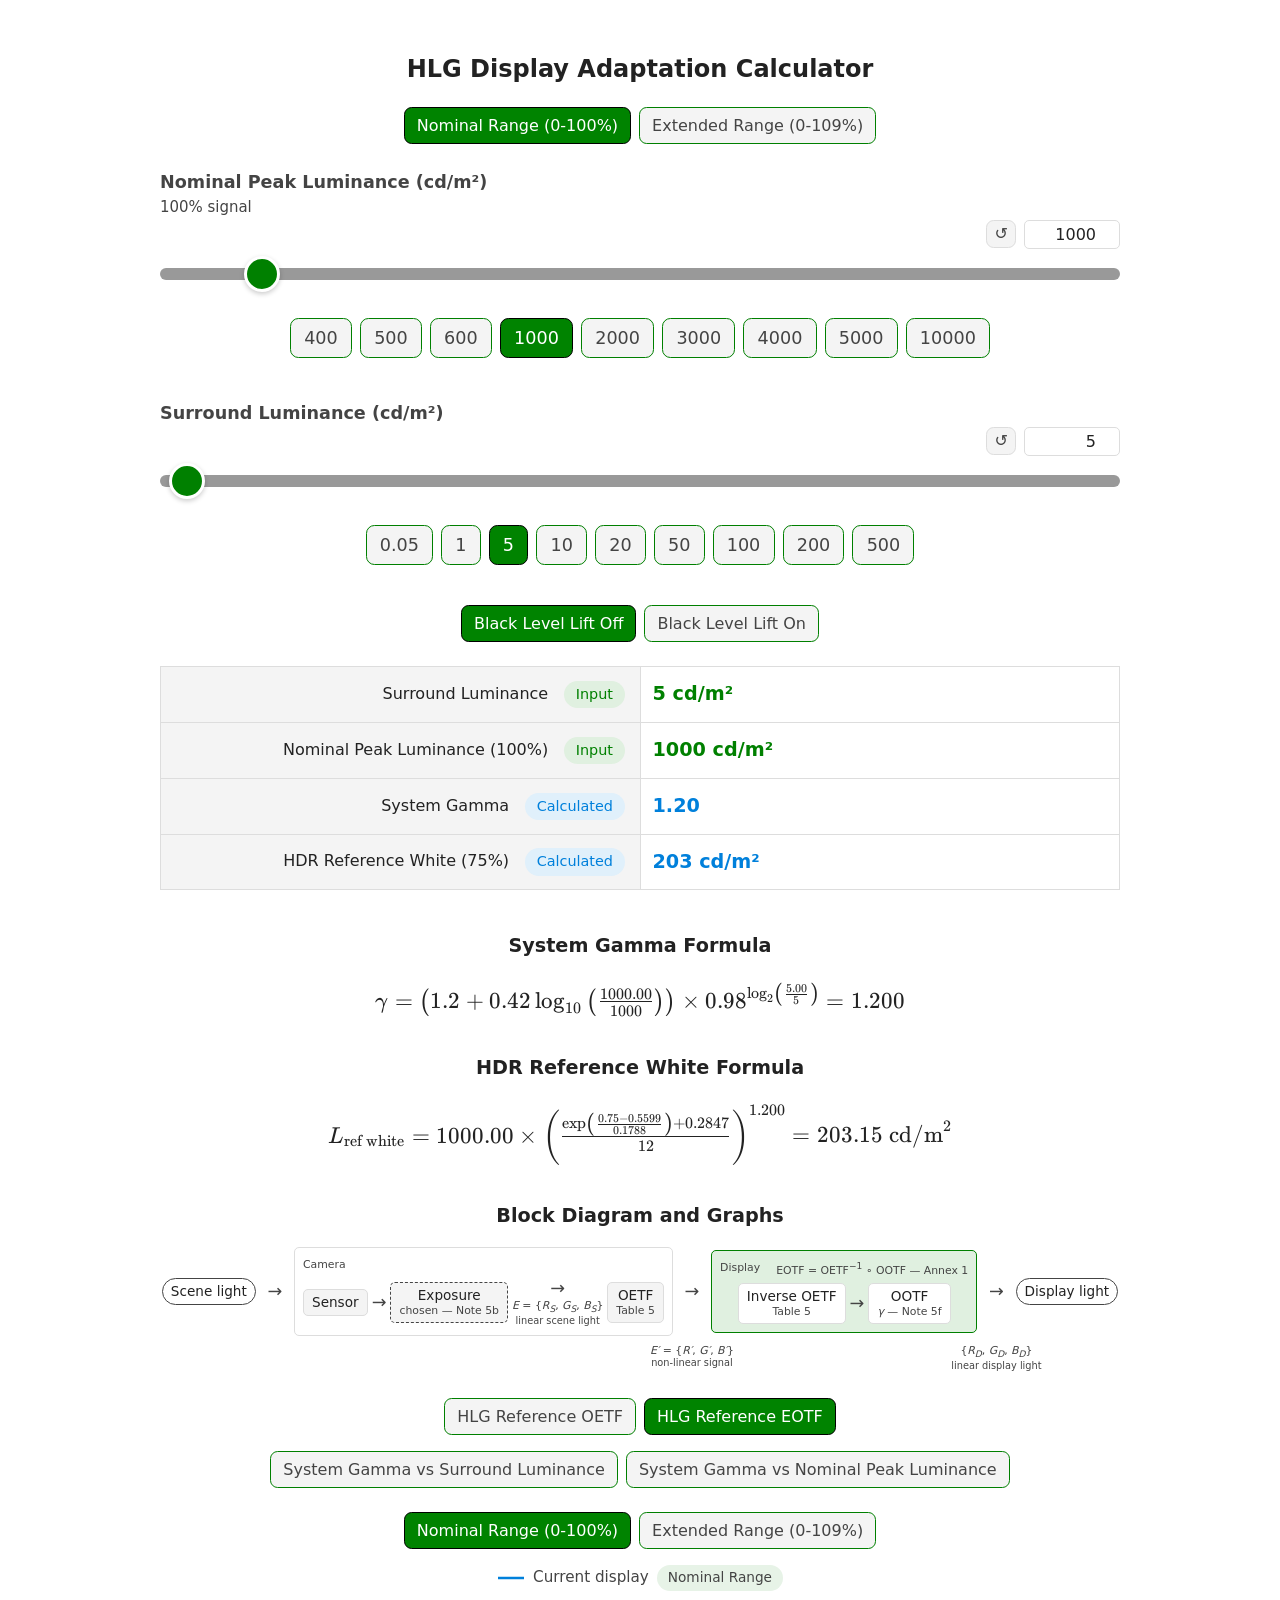
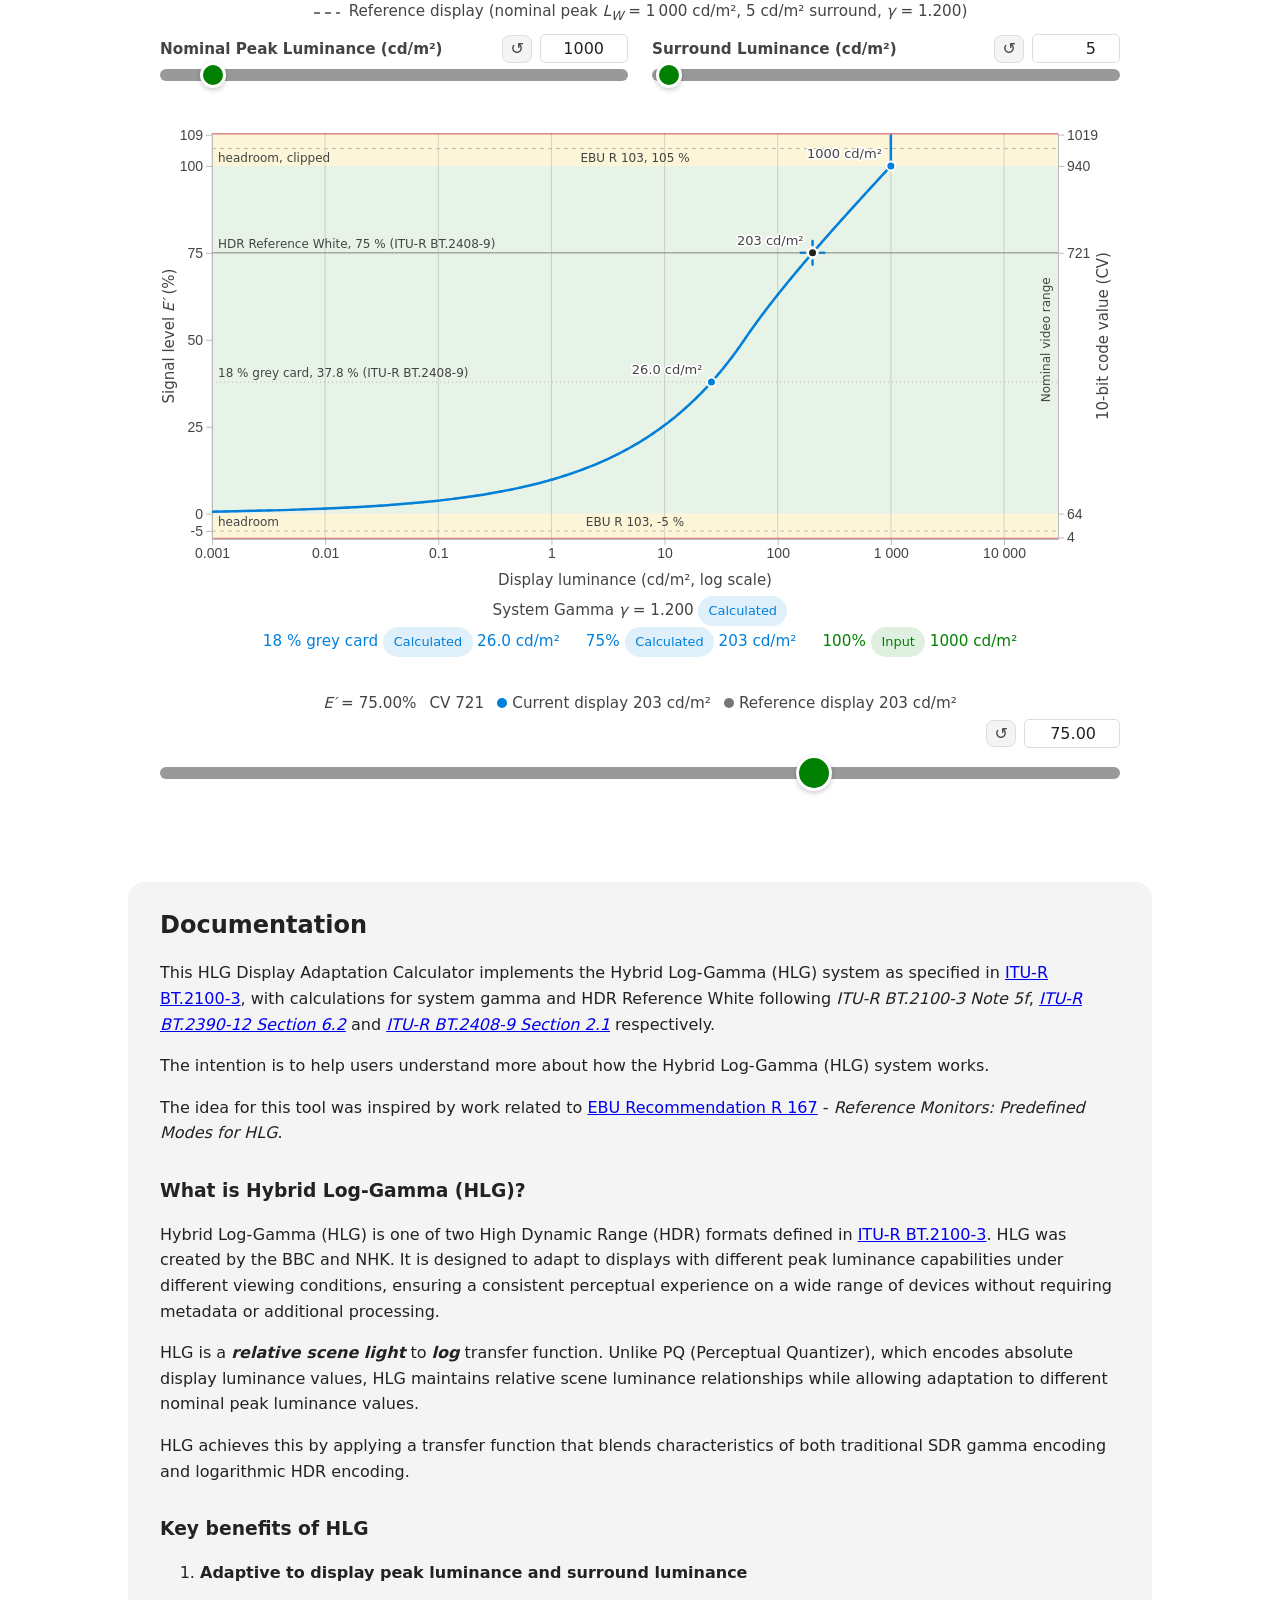
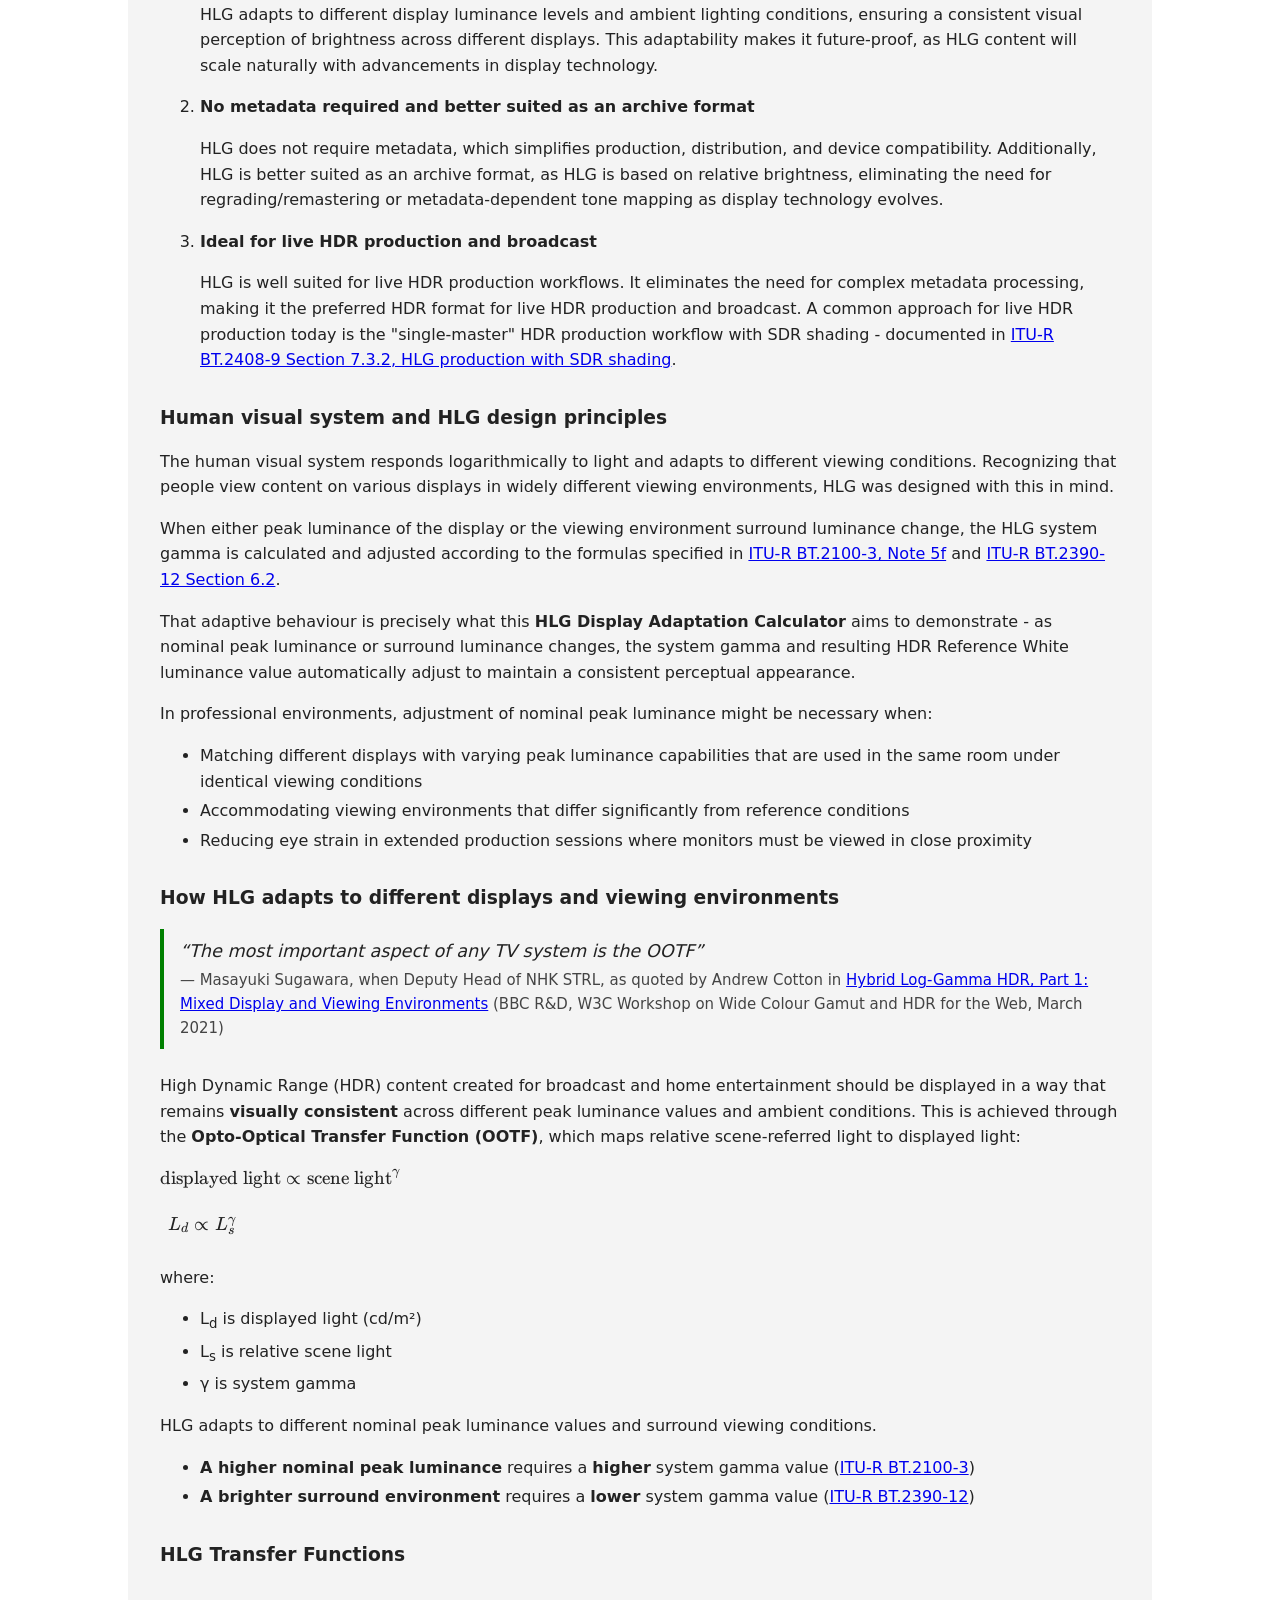
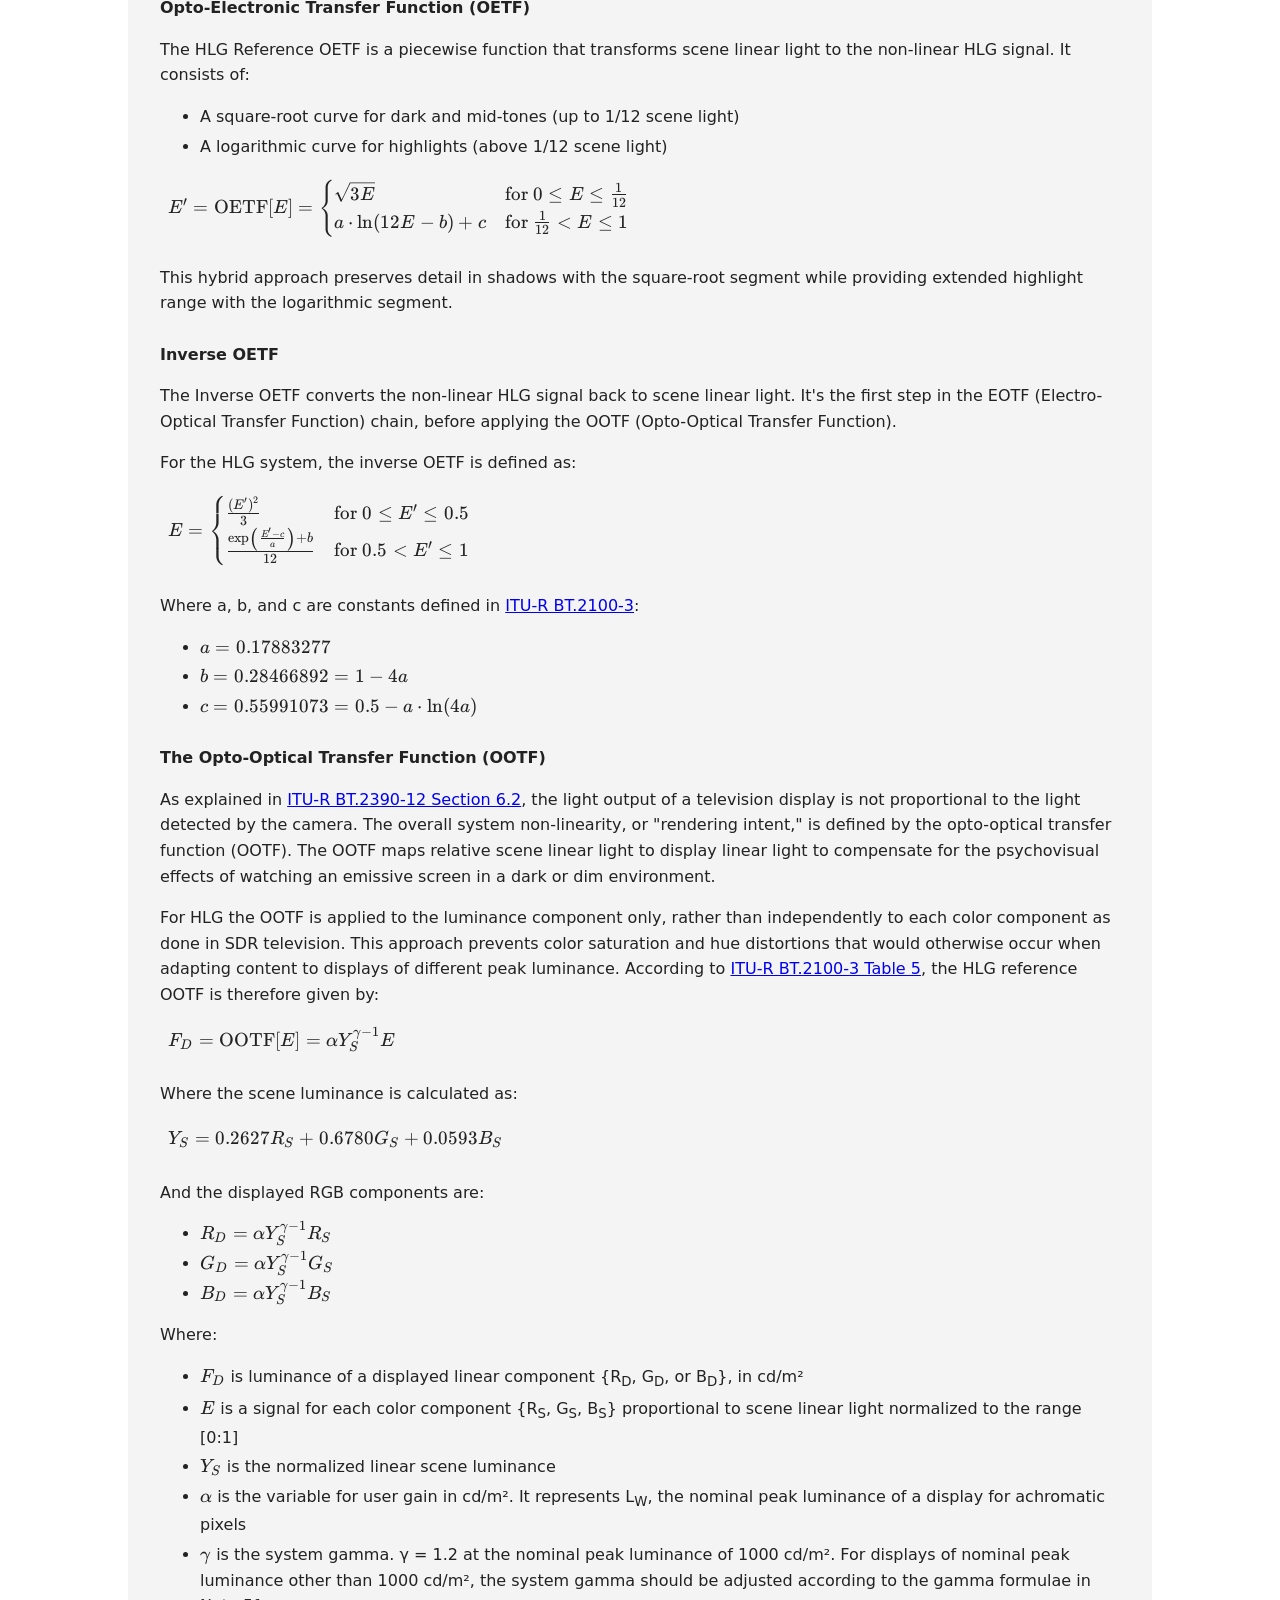
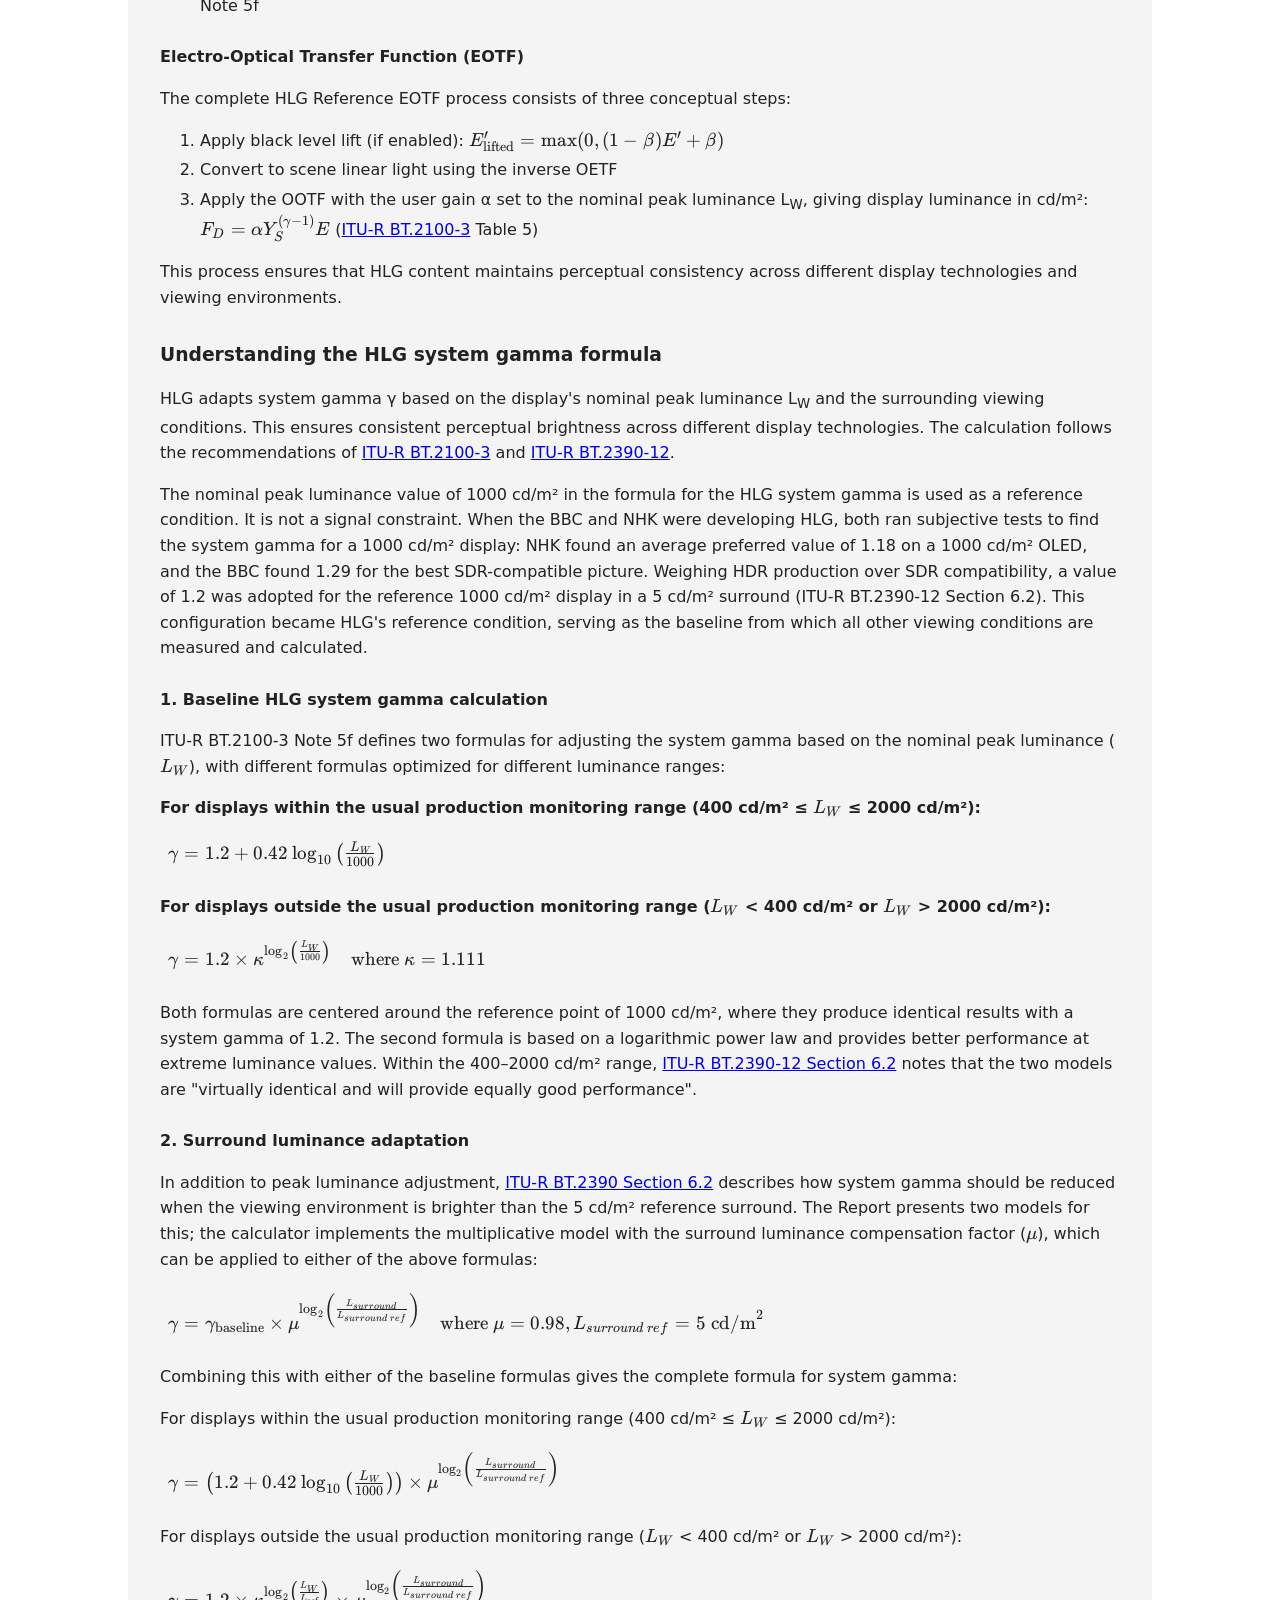
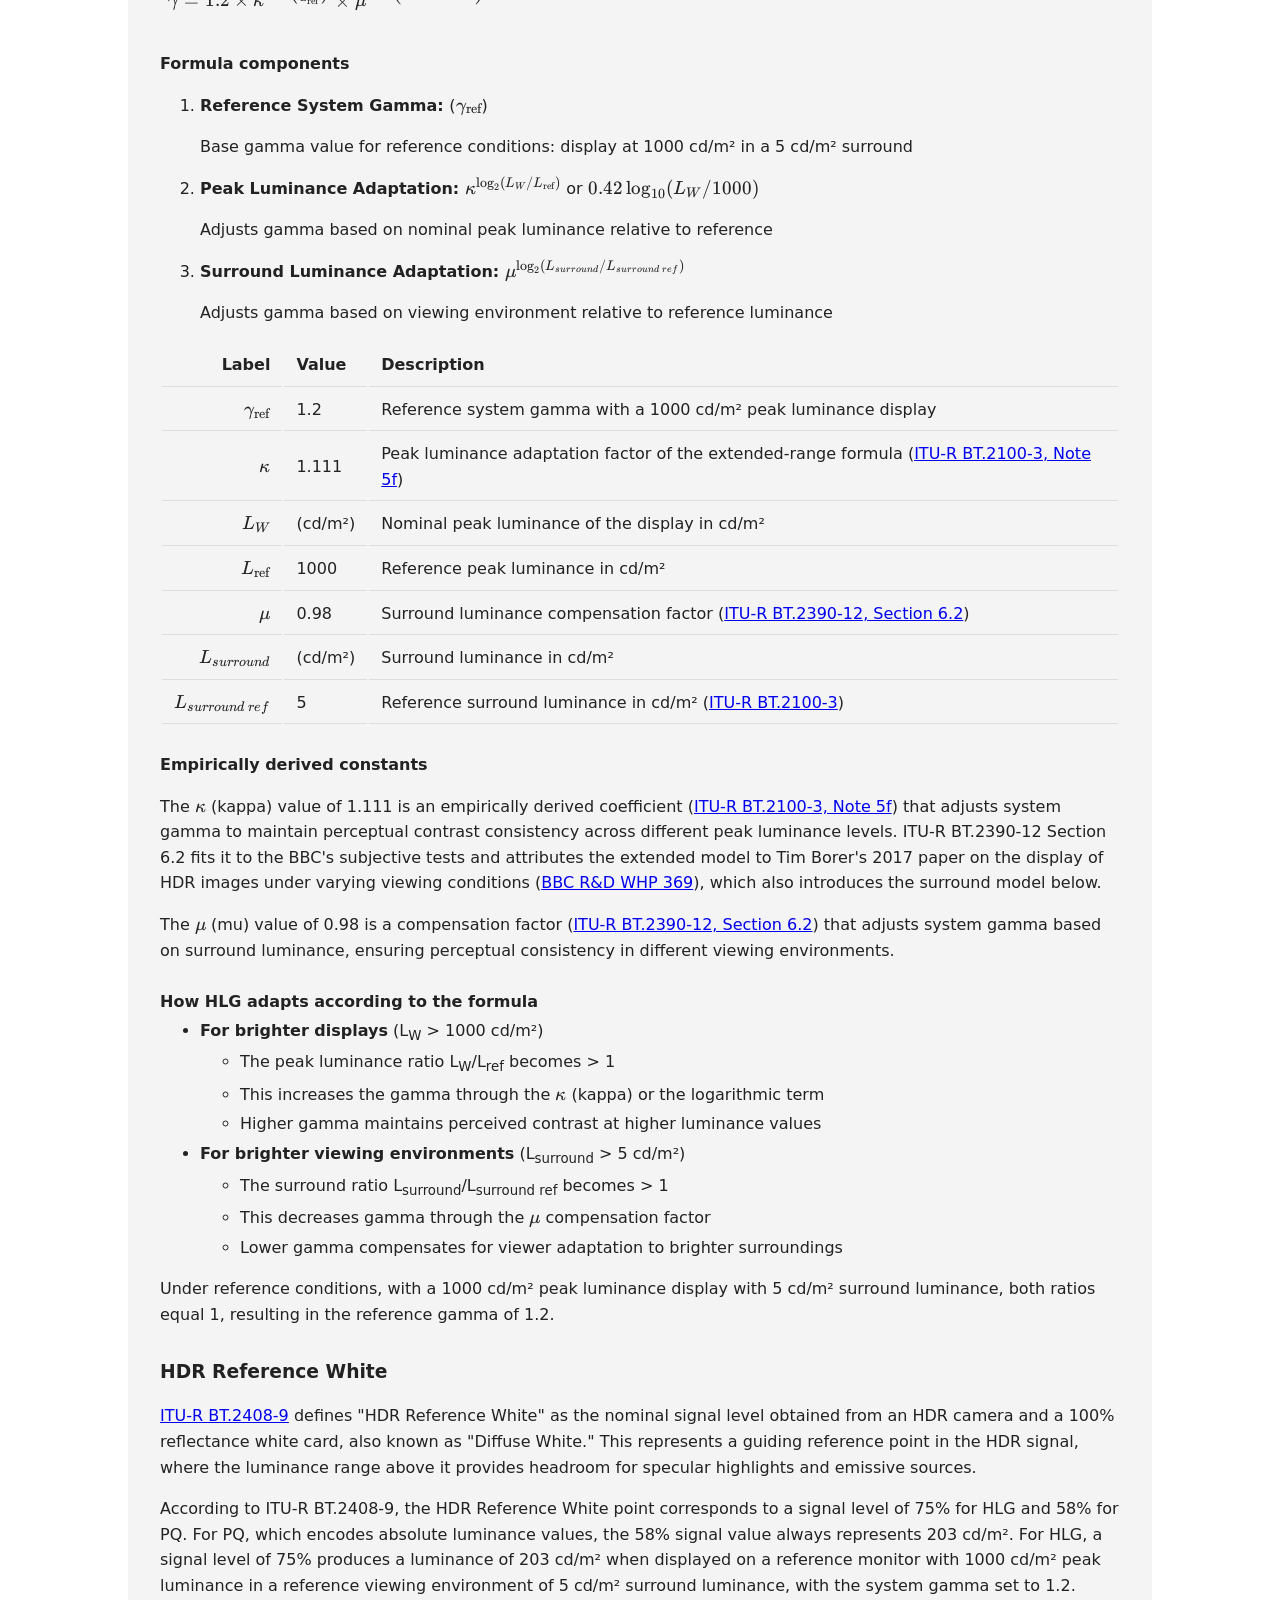
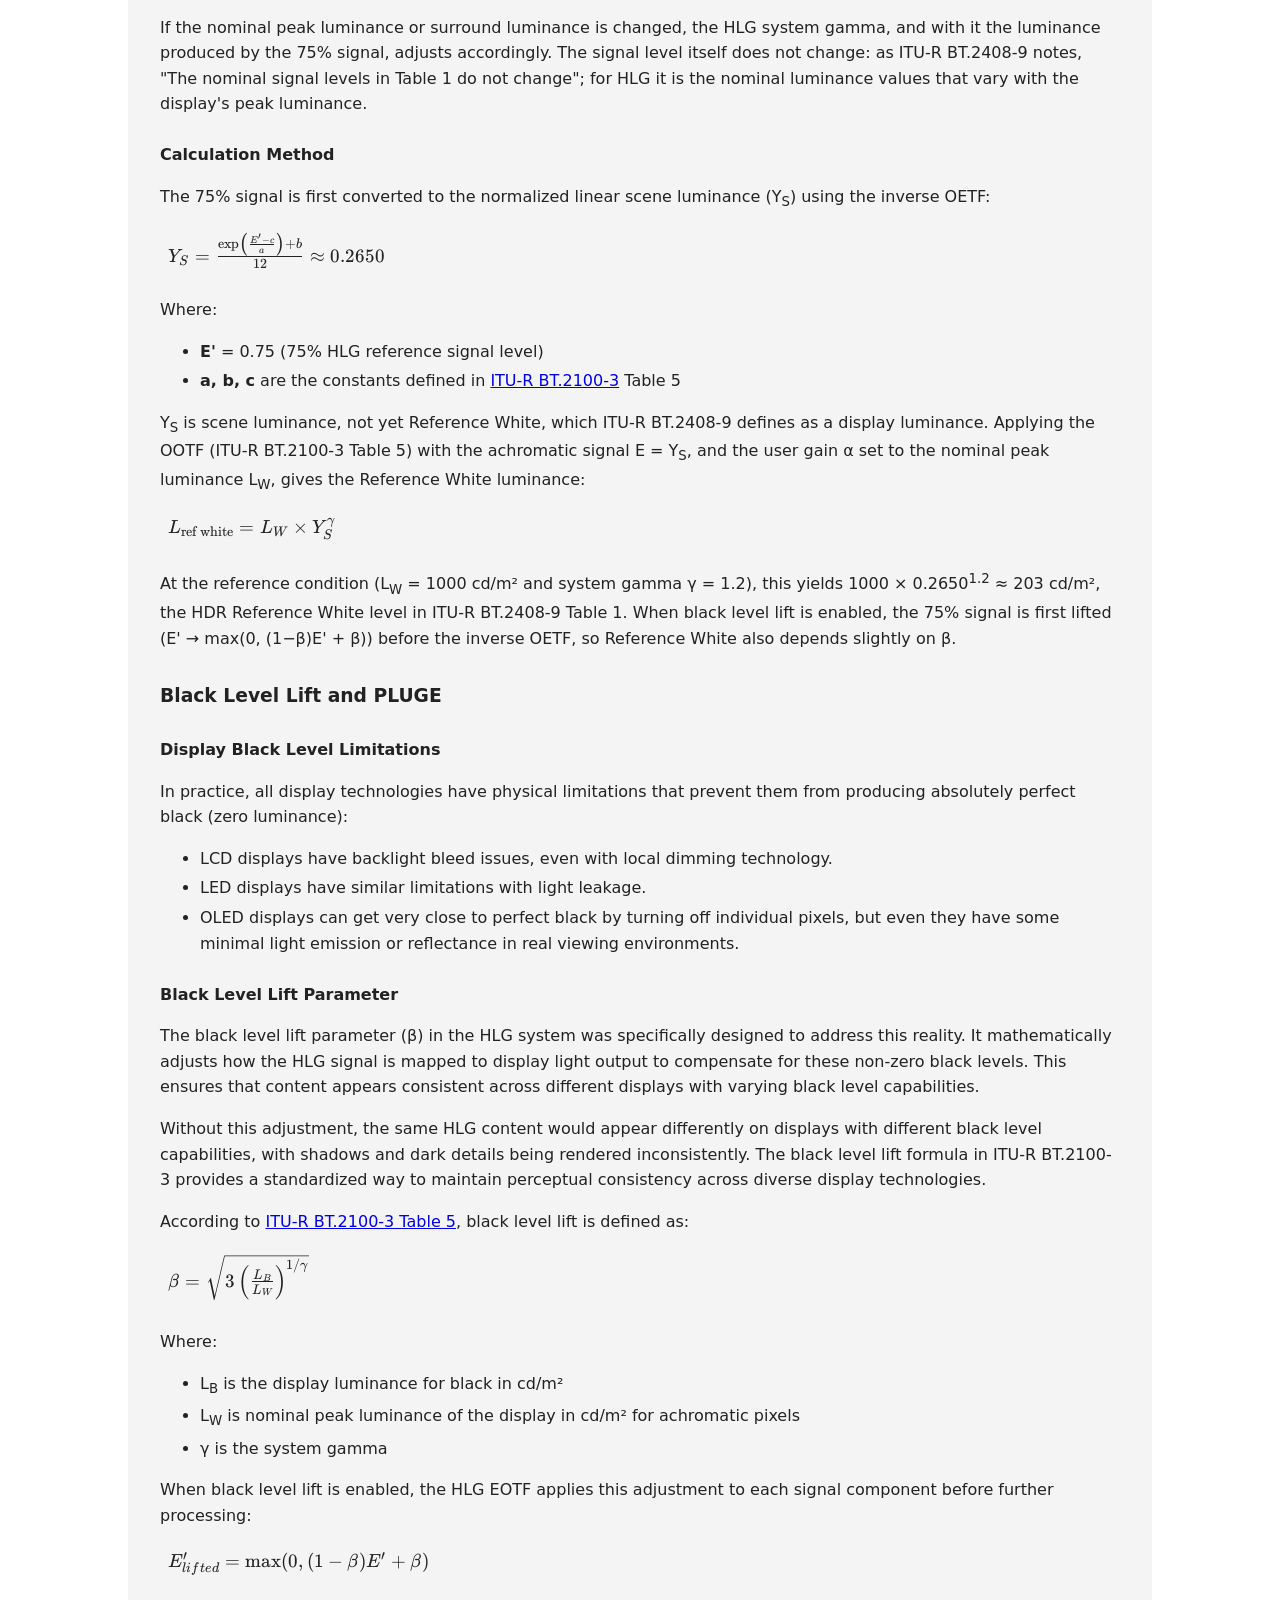
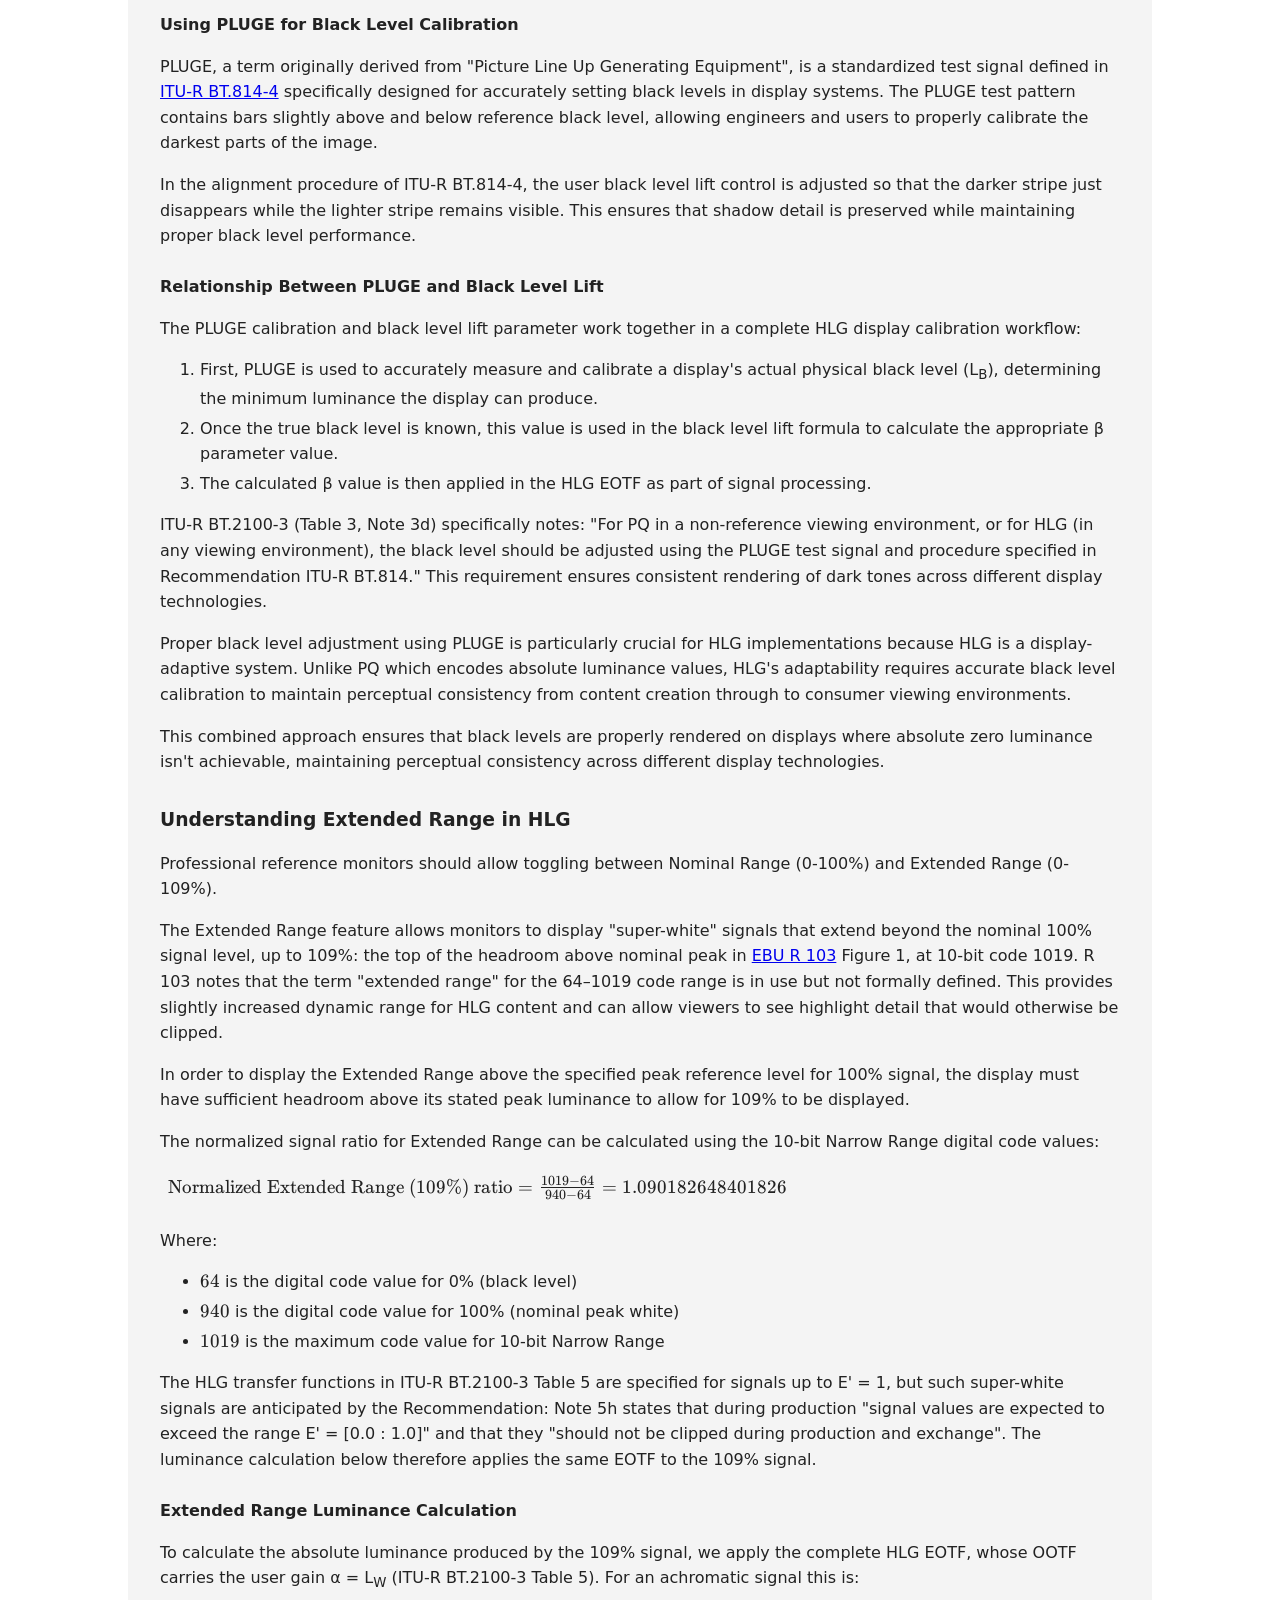
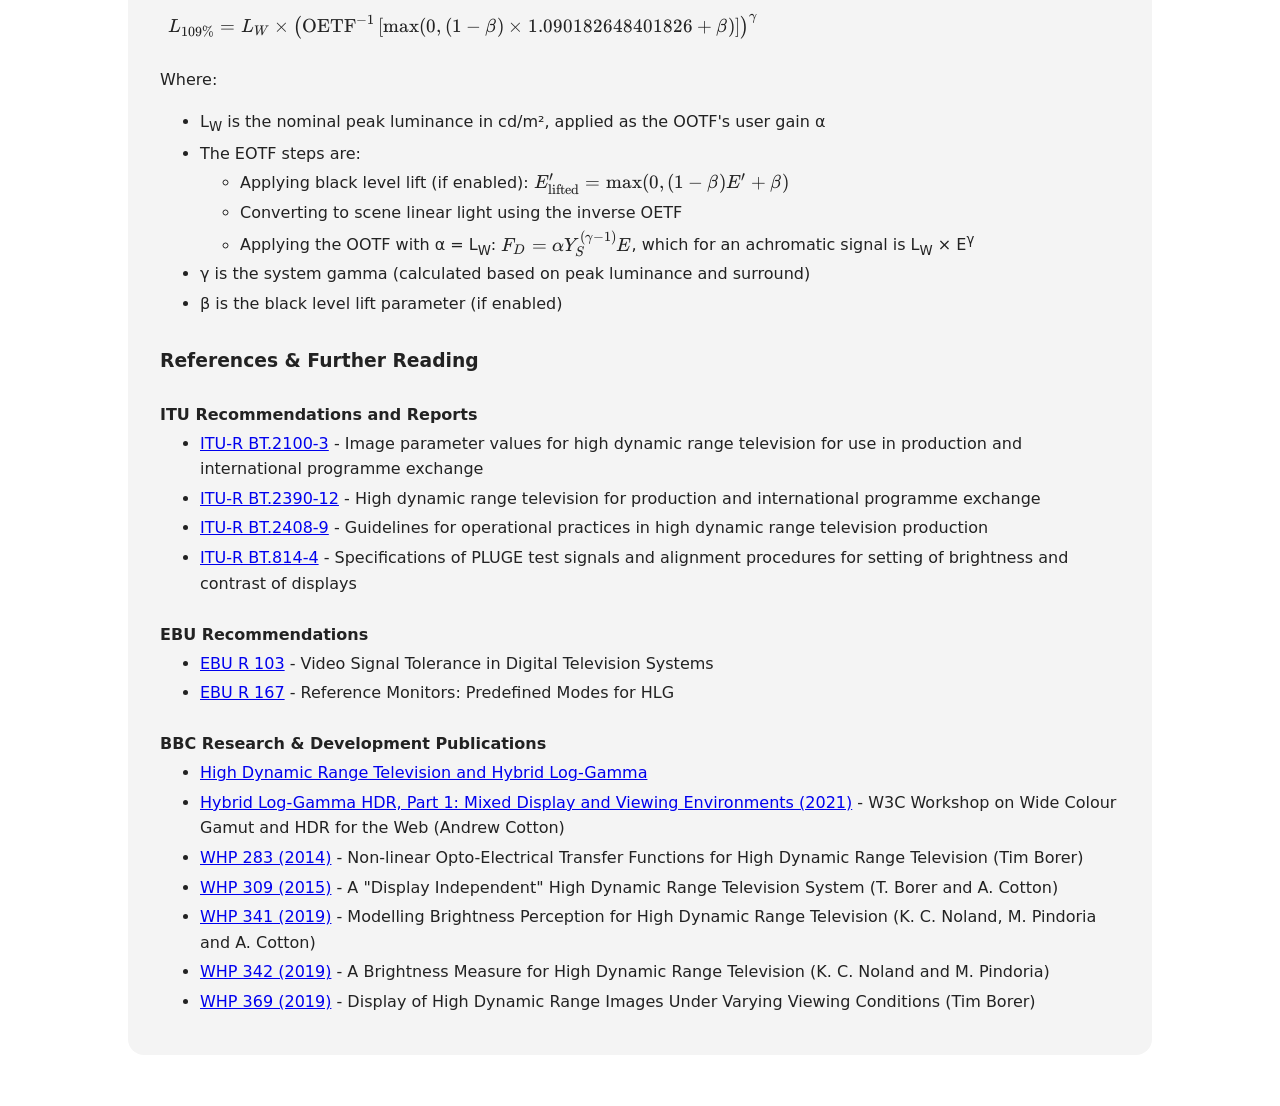
==== web/index.html @ e6051b88 "Release version 1.6 - Add the Extended Peak mode to both versions - Add a Block Diagram and Graphs p" ====
<!--
Copyright 2026 Thomas Berglund (NRK)

Licensed under the Apache License, Version 2.0 (the "License");
you may not use this file except in compliance with the License.
You may obtain a copy of the License at

    http://www.apache.org/licenses/LICENSE-2.0

Unless required by applicable law or agreed to in writing, software
distributed under the License is distributed on an "AS IS" BASIS,
WITHOUT WARRANTIES OR CONDITIONS OF ANY KIND, either express or implied.
See the License for the specific language governing permissions and
limitations under the License.
-->
<!DOCTYPE html>
<html lang="en">
<head>
    <meta charset="UTF-8">
    <meta name="viewport" content="width=device-width, initial-scale=1.0">
    <meta name="description" content="Interactive calculator for HLG display adaptation">
    <meta name="author" content="Thomas Berglund, with assistance from Claude, by Anthropic">
    <meta name="version" content="1.6">
    <meta name="last-modified" content="2026-09-02">
    <title>HLG Display Adaptation Calculator</title>
    <!-- KaTeX 0.16.9 (formulas) and D3 7.9.0 (graphs) -->
    <link rel="stylesheet" href="lib/katex/katex.min.css">
    <script defer src="lib/katex/katex.min.js"></script>
    <script defer src="lib/d3/d3.min.js"></script>

    <link rel="stylesheet" href="css/style.css">
    <script defer src="js/hlg_graphs.js"></script>
    <script defer src="js/hlg_calculator.js"></script>
</head>

<body>
    <div class="calculator">
        <div class="container">
            <h1>HLG Display Adaptation Calculator</h1>

            <div class="extended-range-toggle">
                <div class="toggle-button-group">
                    <button id="nominalRangeButton" class="active">Nominal Range (0-100%)</button>
                    <button id="extendedRangeButton">Extended Range (0-109%)</button>
                </div>
            </div>

            <!-- Nominal/extended peak toggle (shown only in Extended Range mode) -->
            <div id="peakNominalOrExtendedToggle" class="peak-nominal-or-extended-toggle">
                <div class="toggle-switch">
                    <button id="peakNominalBtn" class="active">Set Nominal Peak (100%)</button>
                    <button id="peakExtendedBtn">Set Extended Peak (109%)</button>
                </div>
            </div>

            <!-- Collapsible explanation for the current peak mode (shown only in Extended Range mode) -->
            <details id="extendedRangeDetails" class="extended-range-details">
                <summary><span id="extendedRangeSummaryText">Extended Range does not change system gamma or HDR Reference White</span></summary>

                <!-- Extended Range explanation -->
                <div id="extendedRangeNoteSection" class="extended-range-note" hidden>
                    <p>
                        <strong>Note:</strong> Enabling Extended Range does not change system gamma or HDR Reference
                        White. System gamma is adjusted according to the nominal peak luminance L<sub>W</sub> (the 100%
                        signal level) through the formulas in
                        <a href="https://www.itu.int/rec/R-REC-BT.2100" target="_blank">ITU-R BT.2100-3</a> Note 5f,
                        and HDR Reference White follows from L<sub>W</sub> and system gamma through the EOTF;
                        neither input changes when the displayed range changes. Signals from 100% to 109% are
                        "super-whites": they pass through the same EOTF, and displaying them requires headroom above
                        the nominal peak.
                    </p>
                    <blockquote>
                        "During production, signal values are expected to exceed the range E′ = [0.0 : 1.0]. This provides
                        processing headroom and avoids signal degradation during cascaded processing. Such values of E′,
                        below 0.0 or exceeding 1.0, should not be clipped during production and exchange."
                        <footer>ITU-R BT.2100-3, Note 5h</footer>
                    </blockquote>
                </div>

                <!-- Extended-peak mode explanation -->
                <div id="extendedPeakNoteSection" class="extended-range-note" hidden>
                    <p>
                        <strong>Note:</strong> The slider now sets the display's <strong>Extended Peak
                        Luminance</strong>. Rather than mapping the 100% nominal signal to the display peak, the
                        109% Extended Range signal is mapped to it. No direct formula gives the nominal peak luminance L<sub>W</sub> (the 100%
                        signal level): system gamma depends on L<sub>W</sub>, the EOTF output at 109% depends on
                        system gamma, and the 109% luminance is the product of L<sub>W</sub> and that EOTF output.
                        This is why the nominal peak value has to be calculated from the extended peak value
                        using an iterative solver:
                    </p>
                    <p>
                        <span class="formula-container">\text{find } L_W \text{ such that } L_W \times \text{EOTF}_{\gamma(L_W)}[1.090183] = L_{109\%}</span>
                    </p>
                    <p>
                        The solver uses bisection: the 109% luminance always increases with L<sub>W</sub>, so the
                        solution is bracketed between a low and a high estimate, and the interval is halved repeatedly,
                        keeping the half where the 109% luminance still fits within the display peak, until the two
                        estimates agree.
                    </p>
                    <p>
                        System gamma and HDR Reference White are derived from the calculated, lower nominal
                        L<sub>W</sub>. Lowering the effective nominal peak is the adjustment described in
                        <a href="https://www.itu.int/rec/R-REC-BT.2100" target="_blank">ITU-R BT.2100-3</a> Note 5f:
                    </p>
                    <blockquote>
                        "For displays with nominal peak luminance (L<sub>W</sub>) other than 1&#8239;000 cd/m², or where
                        the effective nominal peak luminance is adjusted through the use of a contrast control, the system
                        gamma value should be adjusted according to the formula below and may be rounded to three
                        significant digits:
                        <span class="formula-container">\gamma = 1.2 + 0.42\,\log_{10}(L_W/1\,000)</span>
                        For applications outside of the usual production monitoring range of L<sub>W</sub> equal to
                        400 cd/m² to 2&#8239;000 cd/m², the following extended range formula should be used:"
                        <span class="formula-container">\gamma = 1.2 \times \kappa^{\log_2(L_W/1\,000)} \text{ where } \kappa = 1.111</span>
                    </blockquote>
                </div>
            </details>

            <div class="slider-container">
                <label for="peakLuminance"><span id="peakLuminanceTitle">Nominal Peak Luminance (cd/m²)</span><span class="label-note" id="peakLuminanceSignal">100% signal</span></label>
                <input type="number" inputmode="numeric" id="peakLuminanceInput" class="value-input" min="100" max="10000" step="1" value="1000">
                <button id="peakLuminanceResetBtn" class="reset-button"
                        title="Reset to the reference display's nominal peak, 1000 cd/m²"
                        aria-label="Reset the peak luminance to the reference display's nominal peak of 1000 cd/m²">&#8634;</button>
                <input type="range" id="peakLuminance" min="100" max="10000" step="1" value="1000">
                <div class="preset-buttons" id="peakLuminanceButtons"></div>
            </div>

            <div class="slider-container">
                <label for="surroundLuminance">Surround Luminance (cd/m²)</label>
                <input type="number" id="surroundLuminanceInput" class="value-input" min="0.05" max="500" step="0.01" value="5">
                <button id="surroundLuminanceResetBtn" class="reset-button"
                        title="Reset to the reference surround, 5 cd/m²"
                        aria-label="Reset the surround luminance to the reference 5 cd/m²">&#8634;</button>
                <input type="range" id="surroundLuminance" min="0.05" max="500" step="0.01" value="5">
                <div class="preset-buttons" id="surroundLuminanceButtons"></div>
            </div>

            <!-- Black Level Toggle and Slider -->
            <div class="black-level-toggle">
                <div class="toggle-switch">
                    <button id="blackLevelOffBtn" class="active">Black Level Lift Off</button>
                    <button id="blackLevelOnBtn">Black Level Lift On</button>
                </div>
            </div>

            <div id="blackLevelSliderContainer" class="slider-container" hidden>
                <label for="blackLevel">Black Level Luminance (cd/m²)</label>
                <input type="number" id="blackLevelInput" class="value-input" min="0.0001" max="1.0" step="0.0001" value="0.0050">
                <button id="blackLevelResetBtn" class="reset-button"
                        title="Reset to 0.005 cd/m², the value this slider opens at"
                        aria-label="Reset the black level to 0.005 cd/m²">&#8634;</button>
                <input type="range" id="blackLevel" min="0.0001" max="1.0" step="0.0001" value="0.005">
                <div class="preset-buttons" id="blackLevelButtons"></div>
            </div>

            <table class="output-table">
                <tr>
                    <th>Surround Luminance<span class="role-pill role-input">Input</span></th>
                    <td class="output-value-slider" id="surroundLuminanceValue">5 cd/m²</td>
                </tr>
                <tr id="nominalPeakRow">
                    <th>Nominal Peak Luminance (100%)<span class="role-pill role-input" id="nominalPeakRole">Input</span></th>
                    <td class="output-value-slider" id="peakLuminanceValue">1000 cd/m²</td>
                </tr>
                <!-- Conditional rows: the extended peak in Extended Range mode,
                     the black level pair when Black Level Lift is on -->
                <tr id="extendedPeakRow" hidden>
                    <th>Extended Peak Luminance (109%)<span class="role-pill role-calculated" id="extendedPeakRole">Calculated</span></th>
                    <td class="output-value-calculated" id="extendedPeakValue"></td>
                </tr>
                <tr id="blackLevelRow" hidden>
                    <th>Black Level<span class="role-pill role-input">Input</span></th>
                    <td class="output-value-slider" id="blackLevelValue">0.005 cd/m²</td>
                </tr>
                <tr id="blackLiftRow" hidden>
                    <th>Black Level Lift (β)<span class="role-pill role-calculated">Calculated</span></th>
                    <td class="output-value-calculated" id="blackLiftValue">0.000</td>
                </tr>
                <tr>
                    <th>System Gamma<span class="role-pill role-calculated">Calculated</span></th>
                    <td class="output-value-calculated" id="systemGamma">1.20</td>
                </tr>
                <tr>
                    <th>HDR Reference White (75%)<span class="role-pill role-calculated">Calculated</span></th>
                    <td class="output-value-calculated" id="referenceWhite">203 cd/m²</td>
                </tr>
            </table>

            <!-- KaTeX Formula Display: the live derivations for the current
                 settings, placed between the results table and the graphs so
                 the page reads inputs -> results -> derivation -> curves -->
            <div class="live-formulas">
                <h2 class="live-formula-heading" id="gammaFormulaHeading">System Gamma Formula</h2>
                <div id="mathGamma" class="formula-container"></div>

                <div id="blackLevelFormulaSection" hidden>
                    <h2 class="live-formula-heading">Black Level Lift Formula</h2>
                    <div id="mathBlackLift" class="formula-container"></div>
                </div>

                <h2 class="live-formula-heading">HDR Reference White Formula</h2>
                <div id="mathRefWhite" class="formula-container"></div>

                <div id="extendedRangeFormulaSection" hidden>
                    <h2 class="live-formula-heading" id="extendedRangeFormulaHeading">Extended Range Formula</h2>
                    <div id="mathExtendedRange" class="formula-container"></div>
                </div>
            </div>

            <!-- The signal chain as a block diagram, over live graph views of
                 the parts of it -->
            <div id="graphPanelSection" class="graph-panel">
                <h2 class="graph-panel-heading">Block Diagram and Graphs</h2>

                <div class="chain-strip" id="chainStrip" data-view="eotf">
                    <span class="chain-node node-light node-scene">Scene light</span>
                    <span class="chain-link chain-link-in"></span>
                    <span class="chain-box" data-half="camera">
                        <span class="chain-box-name">Camera</span>
                        <span class="chain-row">
                            <span class="chain-node">Sensor</span>
                            <span class="chain-link"></span>
                            <span class="chain-node node-open">Exposure<span class="chain-cite">chosen &mdash; Note 5b</span></span>
                            <span class="chain-link"><span class="chain-signal"><var>E</var> = {<var>R<sub>S</sub></var>, <var>G<sub>S</sub></var>, <var>B<sub>S</sub></var>}<span class="chain-signal-kind">linear scene light</span></span></span>
                            <span class="chain-node">OETF<span class="chain-cite">Table 5</span></span>
                        </span>
                    </span>
                    <span class="chain-link chain-link-signal"><span class="chain-signal"><var>E&prime;</var> = {<var>R&prime;</var>, <var>G&prime;</var>, <var>B&prime;</var>}<span class="chain-signal-kind">non-linear signal</span></span></span>
                    <span class="chain-box" data-half="display">
                        <span class="chain-box-name">Display<span class="chain-box-note">EOTF = OETF<sup>&minus;1</sup> &compfn; OOTF &mdash; Annex 1</span></span>
                        <span class="chain-row">
                            <span class="chain-node">Inverse OETF<span class="chain-cite">Table 5</span></span>
                            <span class="chain-link"></span>
                            <span class="chain-node node-ootf">OOTF<span class="chain-cite"><var>&gamma;</var> &mdash; Note 5f</span></span>
                        </span>
                    </span>
                    <span class="chain-link chain-link-out"><span class="chain-signal">{<var>R<sub>D</sub></var>, <var>G<sub>D</sub></var>, <var>B<sub>D</sub></var>}<span class="chain-signal-kind">linear display light</span></span></span>
                    <span class="chain-node node-light node-display-light">Display light</span>
                </div>

                <div class="toggle-switch">
                    <button id="graphViewCameraOetfBtn">HLG Reference OETF</button>
                    <button id="graphViewEotfBtn" class="active">HLG Reference EOTF</button>
                    <span class="toggle-row-break" aria-hidden="true"></span>
                    <button id="graphViewSurroundGammaBtn">System Gamma vs Surround Luminance</button>
                    <button id="graphViewPeakGammaBtn">System Gamma vs Nominal Peak Luminance</button>
                </div>

                <!-- View: the HLG Reference OETF (the camera curve the system is named after) -->
                <div id="cameraOetfView" class="graph-view" hidden>
                    <blockquote class="graph-quote">
                        "The mapping of the camera sensor signal output to E may be chosen to achieve the
                        desired brightness of the scene."
                        <footer>&mdash; ITU-R BT.2100-3, Note 5b</footer>
                    </blockquote>
                    <!-- The exposure, laid out as the EOTF view lays out its
                         display settings, with the line-ups Note 5b's
                         freedom has been exercised into above it: then the
                         name, reset and value box in a head row, and the
                         slider under them.
                         Exposure as BT.2390-12 section 6.1
                         sets it: the signal level the 18 % grey card lands
                         on, up for more exposure. Note 5b leaves the choice
                         free, so this is the chain's one free step.
                         buildExposurePresets fills the buttons, so each
                         carries a level computed from its exposure rather
                         than a restated one. -->
                    <div class="graph-display-settings settings-single" role="group" aria-label="Camera exposure">
                        <div>
                            <div class="preset-buttons exposure-presets" id="cameraOetfPresets"></div>
                            <div class="setting-head">
                                <label for="cameraOetfExposure" id="cameraOetfExposureLabel">Exposure: 18&nbsp;% grey card (%)</label>
                                <!-- Puts the exposure back on the line-up the
                                     view opens at, the one the presets name
                                     BT.2408-9 -->
                                <button id="cameraOetfResetBtn" class="reset-button"
                                        title="Reset to the ITU-R BT.2408-9 line-up"
                                        aria-label="Reset the camera exposure to the ITU-R BT.2408-9 line-up">&#8634;</button>
                                <input type="number" id="cameraOetfExposureInput" class="value-input"
                                       min="21.21" max="67.24" step="0.01" value="37.83"
                                       aria-labelledby="cameraOetfExposureLabel">
                            </div>
                            <input type="range" id="cameraOetfExposure" min="21.21" max="67.24" step="0.01" value="37.83">
                        </div>
                    </div>
                    <!-- The curves, named against the chart, under the
                         exposure setting -->
                    <div class="graph-legend">
                        <span class="legend-item"><svg width="28" height="12" aria-hidden="true"><line x1="1" y1="6" x2="14" y2="6" class="curve-oetf-gamma"></line><line x1="14" y1="6" x2="27" y2="6" class="curve-oetf-log"></line></svg><span>HLG Reference OETF<span class="legend-detail"> (ITU-R BT.2100-3 Table 5)</span></span></span>
                        <span class="legend-item"><svg width="28" height="12" aria-hidden="true"><line x1="1" y1="6" x2="27" y2="6" class="curve-sdr"></line></svg><span>SDR camera, same exposure<span class="legend-detail" id="cameraOetfSdrDetail"> (ITU-R BT.709-6 OETF; white card at 93.3 %, clips at 1.15&times; white)</span></span></span>
                    </div>
                    <div id="cameraOetfGraph" class="graph-canvas"></div>
                    <div id="cameraOetfAnchors" class="graph-anchors anchors-paired"></div>
                    <div id="cameraOetfReadout" class="graph-readout readout-unstacked"></div>
                    <div class="probe-row">
                        <div class="probe-head">
                            <button id="cameraOetfProbeResetBtn" class="reset-button"
                                    title="Reset the graph readout to the white card, scene 1.00"
                                    aria-label="Reset the graph readout to the 100 % reflectance white card">&#8634;</button>
                            <input type="number" id="cameraOetfProbeInput" class="value-input" min="0" max="6.190473626876364"
                                   step="0.01" value="1"
                                   aria-label="Graph readout scene light, relative to a 100 % reflectance white card">
                        </div>
                        <input type="range" id="cameraOetfProbe" min="0" max="6.190473626876364" step="0.01" value="1"
                               aria-label="Graph readout scene light, relative to a 100 % reflectance white card">
                    </div>
                </div>

                <!-- View: the HLG Reference EOTF curve -->
                <div id="eotfView" class="graph-view">
                    <!-- The range mode, repeated from the calculator's toggle:
                         it decides the top of this curve, where super-whites
                         are displayed rather than clipped (BT.2100-3 Note 5h) -->
                    <div class="toggle-button-group graph-range-toggle">
                        <button id="eotfNominalRangeBtn" class="active">Nominal Range (0-100%)</button>
                        <button id="eotfExtendedRangeBtn">Extended Range (0-109%)</button>
                    </div>
                    <div class="graph-legend">
                        <span class="legend-item"><svg width="28" height="12" aria-hidden="true"><line x1="1" y1="6" x2="27" y2="6" class="curve-adapted"></line></svg><span>Current display<span class="legend-mode legend-mode-nominal" id="eotfRangeMode">Nominal Range</span></span></span>
                        <span class="legend-item"><svg width="28" height="12" aria-hidden="true"><line x1="1" y1="6" x2="27" y2="6" class="curve-reference"></line></svg><span>Reference display<span class="legend-detail"> (nominal peak <var>L<sub>W</sub></var> = 1&#8239;000 cd/m², 5 cd/m² surround, <var>&gamma;</var> = 1.200)</span></span></span>
                    </div>
                    <!-- The display settings the curve is drawn for, repeated
                         from the calculator's sliders above so the curve can be
                         moved while it is watched. GraphDisplaySettings writes
                         every move back to those sliders and re-reads them, the
                         peak's label and range included: in extended-peak mode
                         the quantity the slider sets changes. -->
                    <div class="graph-display-settings" role="group" aria-label="Display settings">
                        <div>
                            <div class="setting-head">
                                <label for="eotfDisplayPeak" id="eotfDisplayPeakLabel">Nominal Peak Luminance (cd/m²)</label>
                                <button id="eotfPeakResetBtn" class="reset-button"
                                        title="Reset to the reference display's nominal peak, 1000 cd/m²"
                                        aria-label="Reset the peak luminance to the reference display's nominal peak of 1000 cd/m²">&#8634;</button>
                                <input type="number" inputmode="numeric" id="eotfDisplayPeakInput" class="value-input"
                                       min="100" max="10000" step="1" value="1000"
                                       aria-labelledby="eotfDisplayPeakLabel">
                            </div>
                            <input type="range" id="eotfDisplayPeak" min="100" max="10000" step="1" value="1000">
                            <!-- Which peak the slider sets, repeated from the
                                 calculator's toggle and shown with it, in
                                 Extended Range only -->
                            <div class="peak-mode-buttons" id="eotfPeakModeButtons">
                                <button id="eotfPeakNominalBtn" class="active">Peak 100%</button>
                                <button id="eotfPeakExtendedBtn">Peak 109%</button>
                            </div>
                        </div>
                        <div>
                            <div class="setting-head">
                                <label for="eotfDisplaySurround" id="eotfDisplaySurroundLabel">Surround Luminance (cd/m²)</label>
                                <button id="eotfSurroundResetBtn" class="reset-button"
                                        title="Reset to the reference surround, 5 cd/m²"
                                        aria-label="Reset the surround luminance to the reference 5 cd/m²">&#8634;</button>
                                <input type="number" id="eotfDisplaySurroundInput" class="value-input"
                                       min="0.05" max="500" step="0.01" value="5"
                                       aria-labelledby="eotfDisplaySurroundLabel">
                            </div>
                            <input type="range" id="eotfDisplaySurround" min="0.05" max="500" step="0.01" value="5">
                        </div>
                    </div>
                    <div id="eotfGraph" class="graph-canvas"></div>
                    <div id="eotfGamma" class="graph-gamma"></div>
                    <div id="eotfAnchors" class="graph-anchors"></div>
                    <div id="eotfReadout" class="graph-readout"></div>
                    <div class="probe-row">
                        <div class="probe-head">
                            <button id="eotfProbeResetBtn" class="reset-button"
                                    title="Reset the graph readout to HDR Reference White, 75 %"
                                    aria-label="Reset the graph readout to HDR Reference White at 75 % signal">&#8634;</button>
                            <input type="number" id="eotfProbeInput" class="value-input" min="0" max="109.02" step="0.1"
                                   value="75" aria-label="Graph readout signal level in percent">
                        </div>
                        <input type="range" id="eotfProbe" min="0" max="109.01826484018264" step="0.1" value="75"
                               aria-label="Graph readout signal level in percent">
                    </div>
                </div>

                <!-- View: System Gamma vs surround luminance (BT.2390-12 Figure 21 view) -->
                <div id="surroundGammaView" class="graph-view" hidden>
                    <!-- The range mode, repeated from the calculator's toggle.
                         System gamma derives from the nominal L_W (BT.2100-3
                         Note 5f), so the mode reaches this view only through
                         the pair it reveals: which peak the slider sets. -->
                    <div class="toggle-button-group graph-range-toggle">
                        <button id="surroundGammaNominalRangeBtn" class="active">Nominal Range (0-100%)</button>
                        <button id="surroundGammaExtendedRangeBtn">Extended Range (0-109%)</button>
                    </div>
                    <div class="graph-legend">
                        <span class="legend-item"><svg width="28" height="12" aria-hidden="true"><line x1="1" y1="6" x2="27" y2="6" class="curve-adapted"></line></svg><span>Current display<span class="legend-detail" id="surroundCurrentLegendDetail"> (nominal peak <var>L<sub>W</sub></var> = 1&#8239;000 cd/m²)</span></span></span>
                        <span class="legend-item"><svg width="28" height="12" aria-hidden="true"><line x1="1" y1="6" x2="27" y2="6" class="curve-family"></line></svg><span>Fixed nominal peaks<span class="legend-detail"> at the preset values, 400&ndash;10&#8239;000 cd/m²</span></span></span>
                    </div>
                    <!-- The display settings the curves are drawn for, repeated
                         from the calculator's sliders above so they can be
                         moved while the chart is watched. The peak picks the blue curve out of the family the
                         grey ones draw; the surround places the operating point
                         along it.
                         GraphDisplaySettings writes every move back to those
                         sliders and re-reads them. -->
                    <div class="graph-display-settings" role="group" aria-label="Display settings">
                        <div>
                            <div class="setting-head">
                                <label for="surroundGammaDisplayPeak" id="surroundGammaDisplayPeakLabel">Nominal Peak Luminance (cd/m²)</label>
                                <button id="surroundGammaPeakResetBtn" class="reset-button"
                                        title="Reset to the reference display's nominal peak, 1000 cd/m²"
                                        aria-label="Reset the peak luminance to the reference display's nominal peak of 1000 cd/m²">&#8634;</button>
                                <input type="number" inputmode="numeric" id="surroundGammaDisplayPeakInput" class="value-input"
                                       min="100" max="10000" step="1" value="1000"
                                       aria-labelledby="surroundGammaDisplayPeakLabel">
                            </div>
                            <input type="range" id="surroundGammaDisplayPeak" min="100" max="10000" step="1" value="1000">
                            <!-- Which peak the slider sets, repeated from the
                                 calculator's toggle and shown with it, in
                                 Extended Range only -->
                            <div class="peak-mode-buttons" id="surroundGammaPeakModeButtons">
                                <button id="surroundGammaPeakNominalBtn" class="active">Peak 100%</button>
                                <button id="surroundGammaPeakExtendedBtn">Peak 109%</button>
                            </div>
                        </div>
                        <div>
                            <div class="setting-head">
                                <label for="surroundGammaDisplaySurround" id="surroundGammaDisplaySurroundLabel">Surround Luminance (cd/m²)</label>
                                <button id="surroundGammaSurroundResetBtn" class="reset-button"
                                        title="Reset to the reference surround, 5 cd/m²"
                                        aria-label="Reset the surround luminance to the reference 5 cd/m²">&#8634;</button>
                                <input type="number" id="surroundGammaDisplaySurroundInput" class="value-input"
                                       min="0.05" max="500" step="0.01" value="5"
                                       aria-labelledby="surroundGammaDisplaySurroundLabel">
                            </div>
                            <input type="range" id="surroundGammaDisplaySurround" min="0.05" max="500" step="0.01" value="5">
                        </div>
                    </div>
                    <div id="surroundGammaGraph" class="graph-canvas"></div>
                    <div id="surroundGammaReadout" class="graph-readout"></div>
                    <div class="probe-row">
                        <div class="probe-head">
                            <button id="surroundGammaProbeResetBtn" class="reset-button"
                                    title="Reset the graph readout to the reference surround, 5 cd/m²"
                                    aria-label="Reset the graph readout to the reference surround of 5 cd/m²">&#8634;</button>
                            <input type="number" id="surroundGammaProbeInput" class="value-input" min="0.05" max="500"
                                   step="0.05" value="5" aria-label="Graph readout surround luminance in cd/m²">
                        </div>
                        <input type="range" id="surroundGammaProbe" min="-1.3010299956639813" max="2.6989700043360187"
                               step="0.001" value="0.6989700043360187"
                               aria-label="Graph readout surround luminance, logarithmic">
                    </div>
                </div>

                <!-- View: System Gamma vs nominal peak luminance (BT.2390-12 Figure 20 view) -->
                <div id="peakGammaView" class="graph-view" hidden>
                    <!-- The range mode, repeated from the calculator's toggle.
                         System gamma derives from the nominal L_W (BT.2100-3
                         Note 5f), so the mode reaches this view only through
                         the pair it reveals: which peak the slider sets. -->
                    <div class="toggle-button-group graph-range-toggle">
                        <button id="peakGammaNominalRangeBtn" class="active">Nominal Range (0-100%)</button>
                        <button id="peakGammaExtendedRangeBtn">Extended Range (0-109%)</button>
                    </div>
                    <div class="graph-legend">
                        <span class="legend-item"><svg width="28" height="12" aria-hidden="true"><line x1="1" y1="6" x2="27" y2="6" class="curve-adapted"></line></svg><span>Implemented system gamma<span class="legend-detail"> (ITU-R BT.2100-3 Note 5f, formula switch at 400 / 2&#8239;000 cd/m²)</span></span></span>
                        <span class="legend-item"><svg width="28" height="12" aria-hidden="true"><circle cx="14" cy="6" r="4.5" class="marker-dot"></circle></svg><span>Current display<span class="legend-detail" id="peakCurrentLegendDetail"> (nominal peak <var>L<sub>W</sub></var> = 1&#8239;000 cd/m², 5 cd/m² surround)</span></span></span>
                        <span class="legend-item"><svg width="28" height="12" aria-hidden="true"><line x1="1" y1="6" x2="27" y2="6" class="curve-family-dashed"></line></svg><span>Basic formula</span></span>
                        <span class="legend-item"><svg width="28" height="12" aria-hidden="true"><line x1="1" y1="6" x2="27" y2="6" class="curve-family"></line></svg><span>Extended formula (<var>κ</var> = 1.111)</span></span>
                    </div>
                    <!-- The display settings the curves are drawn for, repeated
                         from the calculator's sliders above so they can be
                         moved while the chart is watched. The surround shifts every curve here; the peak places the
                         operating point along the implemented one.
                         GraphDisplaySettings writes every move back to those
                         sliders and re-reads them. -->
                    <div class="graph-display-settings" role="group" aria-label="Display settings">
                        <div>
                            <div class="setting-head">
                                <label for="peakGammaDisplayPeak" id="peakGammaDisplayPeakLabel">Nominal Peak Luminance (cd/m²)</label>
                                <button id="peakGammaPeakResetBtn" class="reset-button"
                                        title="Reset to the reference display's nominal peak, 1000 cd/m²"
                                        aria-label="Reset the peak luminance to the reference display's nominal peak of 1000 cd/m²">&#8634;</button>
                                <input type="number" inputmode="numeric" id="peakGammaDisplayPeakInput" class="value-input"
                                       min="100" max="10000" step="1" value="1000"
                                       aria-labelledby="peakGammaDisplayPeakLabel">
                            </div>
                            <input type="range" id="peakGammaDisplayPeak" min="100" max="10000" step="1" value="1000">
                            <!-- Which peak the slider sets, repeated from the
                                 calculator's toggle and shown with it, in
                                 Extended Range only -->
                            <div class="peak-mode-buttons" id="peakGammaPeakModeButtons">
                                <button id="peakGammaPeakNominalBtn" class="active">Peak 100%</button>
                                <button id="peakGammaPeakExtendedBtn">Peak 109%</button>
                            </div>
                        </div>
                        <div>
                            <div class="setting-head">
                                <label for="peakGammaDisplaySurround" id="peakGammaDisplaySurroundLabel">Surround Luminance (cd/m²)</label>
                                <button id="peakGammaSurroundResetBtn" class="reset-button"
                                        title="Reset to the reference surround, 5 cd/m²"
                                        aria-label="Reset the surround luminance to the reference 5 cd/m²">&#8634;</button>
                                <input type="number" id="peakGammaDisplaySurroundInput" class="value-input"
                                       min="0.05" max="500" step="0.01" value="5"
                                       aria-labelledby="peakGammaDisplaySurroundLabel">
                            </div>
                            <input type="range" id="peakGammaDisplaySurround" min="0.05" max="500" step="0.01" value="5">
                        </div>
                    </div>
                    <div id="peakGammaGraph" class="graph-canvas"></div>
                    <div id="peakGammaReadout" class="graph-readout"></div>
                    <div class="probe-row">
                        <div class="probe-head">
                            <button id="peakGammaProbeResetBtn" class="reset-button"
                                    title="Reset the graph readout to the reference nominal peak, 1000 cd/m²"
                                    aria-label="Reset the graph readout to the reference nominal peak of 1000 cd/m²">&#8634;</button>
                            <input type="number" id="peakGammaProbeInput" class="value-input" min="100" max="10000"
                                   step="10" value="1000" aria-label="Graph readout nominal peak luminance in cd/m²">
                        </div>
                        <input type="range" id="peakGammaProbe" min="2" max="4" step="0.002" value="3"
                               aria-label="Graph readout nominal peak luminance, logarithmic">
                    </div>
                </div>
            </div>
        </div>
    </div>

    <div class="documentation">
        <div class="container">
            <h2>Documentation</h2>
            <p>
                This HLG Display Adaptation Calculator implements the Hybrid Log-Gamma (HLG) system as specified in <a href="https://www.itu.int/rec/R-REC-BT.2100" target="_blank">ITU-R BT.2100-3</a>, with calculations for system gamma and HDR Reference White following <em>ITU-R BT.2100-3 Note 5f</em>, <em><a href="https://www.itu.int/pub/R-REP-BT.2390" target="_blank">ITU-R BT.2390-12 Section 6.2</a></em> and <em><a href="https://www.itu.int/pub/R-REP-BT.2408" target="_blank">ITU-R BT.2408-9 Section 2.1</a></em> respectively.
            </p>
            <p>
                The intention is to help users understand more about how the Hybrid Log-Gamma (HLG) system works.
            </p>
            <p>
                The idea for this tool was inspired by work related to <a href="https://tech.ebu.ch/publications/r167" target="_blank">EBU Recommendation R 167</a> - <em>Reference Monitors: Predefined Modes for HLG</em>.
            </p>
            <h3>What is Hybrid Log-Gamma (HLG)?</h3>
            <p>
                Hybrid Log-Gamma (HLG) is one of two High Dynamic Range (HDR) formats defined in <a href="https://www.itu.int/rec/R-REC-BT.2100" target="_blank">ITU-R BT.2100-3</a>. HLG was created by the BBC and NHK. It is designed to adapt to displays with different peak luminance capabilities under different viewing conditions, ensuring a consistent perceptual experience on a wide range of devices without requiring metadata or additional processing.
            </p>

            <p>
                HLG is a <strong><em>relative scene light</em></strong> to <strong><em>log</em></strong> transfer function. Unlike PQ (Perceptual Quantizer), which encodes absolute display luminance values, HLG maintains relative scene luminance relationships while allowing adaptation to different nominal peak luminance values.
            </p>

            <p>
                HLG achieves this by applying a transfer function that blends characteristics of both traditional SDR gamma encoding and logarithmic HDR encoding.
            </p>


            <h3>Key benefits of HLG</h3>
            <ol>
                <li>
                    <strong>Adaptive to display peak luminance and surround luminance</strong>
                    <p>HLG adapts to different display luminance levels and ambient lighting conditions, ensuring a consistent visual perception of brightness across different displays. This adaptability makes it future-proof, as HLG content will scale naturally with advancements in display technology.</p>
                </li>
                <li>
                    <strong>No metadata required and better suited as an archive format</strong>
                    <p>HLG does not require metadata, which simplifies production, distribution, and device compatibility. Additionally, HLG is better suited as an archive format, as HLG is based on relative brightness, eliminating the need for regrading/remastering or metadata-dependent tone mapping as display technology evolves.</p>
                </li>
                <li>
                    <strong>Ideal for live HDR production and broadcast</strong>
                    <p>HLG is well suited for live HDR production workflows. It eliminates the need for complex metadata processing, making it the preferred HDR format for live HDR production and broadcast. A common approach for live HDR production today is the "single-master" HDR production workflow with SDR shading - documented in <a href="https://www.itu.int/pub/R-REP-BT.2408" target="_blank">ITU-R BT.2408-9 Section 7.3.2, HLG production with SDR shading</a>.</p>
                </li>
            </ol>

            <h3>Human visual system and HLG design principles</h3>
            <p>
                The human visual system responds logarithmically to light and adapts to different viewing conditions. Recognizing that people view content on various displays in widely different viewing environments, HLG was designed with this in mind.
            </p>

            <p>
                When either peak luminance of the display or the viewing environment surround luminance change, the HLG system gamma is calculated and adjusted according to the formulas specified in <a href="https://www.itu.int/rec/R-REC-BT.2100" target="_blank">ITU-R BT.2100-3, Note 5f</a> and <a href="https://www.itu.int/pub/R-REP-BT.2390" target="_blank">ITU-R BT.2390-12 Section 6.2</a>.
            </p>

            <p>
                That adaptive behaviour is precisely what this <strong>HLG Display Adaptation Calculator</strong> aims to demonstrate - as nominal peak luminance or surround luminance changes, the system gamma and resulting HDR Reference White luminance value automatically adjust to maintain a consistent perceptual appearance.
            </p>

            <p>
                In professional environments, adjustment of nominal peak luminance might be necessary when:
            </p>
            <ul>
                <li>Matching different displays with varying peak luminance capabilities that are used in the same room under identical viewing conditions</li>
                <li>Accommodating viewing environments that differ significantly from reference conditions</li>
                <li>Reducing eye strain in extended production sessions where monitors must be viewed in close proximity</li>
            </ul>

            <h3>How HLG adapts to different displays and viewing environments</h3>
            <blockquote class="epigraph">
                “The most important aspect of any TV system is the OOTF”
                <footer>&mdash; Masayuki Sugawara, when Deputy Head of NHK STRL, as quoted by Andrew Cotton in <a href="https://www.w3.org/Graphics/Color/Workshop/slides/talk/cotton1" target="_blank">Hybrid Log-Gamma HDR, Part 1: Mixed Display and Viewing Environments</a> (BBC R&amp;D, W3C Workshop on Wide Colour Gamut and HDR for the Web, March 2021)</footer>
            </blockquote>
            <p>
                High Dynamic Range (HDR) content created for broadcast and home entertainment should be displayed in a way that remains <strong>visually consistent</strong> across different peak luminance values and ambient conditions. This is achieved through the <strong>Opto-Optical Transfer Function (OOTF)</strong>, which maps relative scene-referred light to displayed light:
            </p>

            <p><span class="formula-container">\text{displayed light} \propto \text{scene light}^{\gamma}</span></p>
            <div class="formula-container">L_d \propto L_s^{\gamma}</div>
            <p>where:</p>
            <ul>
                <li>L<sub>d</sub> is displayed light (cd/m²)</li>
                <li>L<sub>s</sub> is relative scene light</li>
                <li>γ is system gamma</li>
            </ul>

            <p>
                HLG adapts to different nominal peak luminance values and surround viewing conditions.
            </p>
            <ul>
                <li><strong>A higher nominal peak luminance</strong> requires a <strong>higher</strong> system gamma value (<a href="https://www.itu.int/rec/R-REC-BT.2100" target="_blank">ITU-R BT.2100-3</a>)</li>
                <li><strong>A brighter surround environment</strong> requires a <strong>lower</strong> system gamma value (<a href="https://www.itu.int/pub/R-REP-BT.2390" target="_blank">ITU-R BT.2390-12</a>)</li>
            </ul>

            <h3>HLG Transfer Functions</h3>
            <h4>Opto-Electronic Transfer Function (OETF)</h4>
            <p>
                The HLG Reference OETF is a piecewise function that transforms scene linear light to the non-linear HLG signal. It consists of:
            </p>
            <ul>
                <li>A square-root curve for dark and mid-tones (up to 1/12 scene light)</li>
                <li>A logarithmic curve for highlights (above 1/12 scene light)</li>
            </ul>

            <div class="formula-container">E' = \text{OETF}[E] = \begin{cases} 
                \sqrt{3E} & \text{for } 0 \leq E \leq \frac{1}{12} \\
                a \cdot \ln(12E - b) + c & \text{for } \frac{1}{12} < E \leq 1
                \end{cases}
            </div>

            <p>
                This hybrid approach preserves detail in shadows with the square-root segment while providing extended highlight range with the logarithmic segment.
            </p>
            
            <h4>Inverse OETF</h4>
            <p>
                The Inverse OETF converts the non-linear HLG signal back to scene linear light. It's the first step in the EOTF (Electro-Optical Transfer Function) chain, before applying the OOTF (Opto-Optical Transfer Function).
            </p>
            <p>
                For the HLG system, the inverse OETF is defined as:
            </p>
            <div class="formula-container">E = \begin{cases}
            \frac{(E')^2}{3} & \text{for } 0 \leq E' \leq 0.5 \\
            \frac{\exp\left(\frac{E' - c}{a}\right) + b}{12} & \text{for } 0.5 < E' \leq 1
            \end{cases}</div>
            <p>
                Where a, b, and c are constants defined in <a href="https://www.itu.int/rec/R-REC-BT.2100" target="_blank">ITU-R BT.2100-3</a>:
            </p>
            <ul>
                <li><span class="formula-container">a = 0.17883277</span></li>
                <li><span class="formula-container">b = 0.28466892 = 1 - 4a</span></li>
                <li><span class="formula-container">c = 0.55991073 = 0.5 - a \cdot \ln(4a)</span></li>
            </ul>

            <h4>The Opto-Optical Transfer Function (OOTF)</h4>
            <p>
                As explained in <a href="https://www.itu.int/pub/R-REP-BT.2390" target="_blank">ITU-R BT.2390-12 Section 6.2</a>, the light output of a television display is not proportional to the light detected by the camera. The overall system non-linearity, or "rendering intent," is defined by the opto-optical transfer function (OOTF). The OOTF maps relative scene linear light to display linear light to compensate for the psychovisual effects of watching an emissive screen in a dark or dim environment.
            </p>

            <p>
                For HLG the OOTF is applied to the luminance component only, rather than independently to each color component as done in SDR television. This approach prevents color saturation and hue distortions that would otherwise occur when adapting content to displays of different peak luminance. According to <a href="https://www.itu.int/rec/R-REC-BT.2100" target="_blank">ITU-R BT.2100-3 Table 5</a>, the HLG reference OOTF is therefore given by:
            </p>

            <div class="formula-container">F_D = \text{OOTF}[E] = \alpha Y_S^{\gamma-1} E</div>

            <p>Where the scene luminance is calculated as:</p>
            <div class="formula-container">Y_S = 0.2627R_S + 0.6780G_S + 0.0593B_S</div>

            <p>And the displayed RGB components are:</p>
            <ul>
                <li><span class="formula-container">R_D = \alpha Y_S^{\gamma-1} R_S</span></li>
                <li><span class="formula-container">G_D = \alpha Y_S^{\gamma-1} G_S</span></li>
                <li><span class="formula-container">B_D = \alpha Y_S^{\gamma-1} B_S</span></li>
            </ul>

            <p>Where:</p>
            <ul>
                <li><span class="formula-container">F_D</span> is luminance of a displayed linear component {R<sub>D</sub>, G<sub>D</sub>, or B<sub>D</sub>}, in cd/m²</li>
                <li><span class="formula-container">E</span> is a signal for each color component {R<sub>S</sub>, G<sub>S</sub>, B<sub>S</sub>} proportional to scene linear light normalized to the range [0:1]</li>
                <li><span class="formula-container">Y_S</span> is the normalized linear scene luminance</li>
                <li><span class="formula-container">\alpha</span> is the variable for user gain in cd/m². It represents L<sub>W</sub>, the nominal peak luminance of a display for achromatic pixels</li>
                <li><span class="formula-container">\gamma</span> is the system gamma. γ = 1.2 at the nominal peak luminance of 1000 cd/m². For displays of nominal peak luminance other than 1000 cd/m², the system gamma should be adjusted according to the gamma formulae in Note 5f</li>
            </ul>

            <h4>Electro-Optical Transfer Function (EOTF)</h4>
            <p>
                The complete HLG Reference EOTF process consists of three conceptual steps:
            </p>
            <ol>
                <li>Apply black level lift (if enabled): <span class="formula-container">E'_{\text{lifted}} = \max(0, (1-\beta)E' + \beta)</span></li>
                <li>Convert to scene linear light using the inverse OETF</li>
                <li>Apply the OOTF with the user gain α set to the nominal peak luminance L<sub>W</sub>, giving display luminance in cd/m²: <span class="formula-container">F_D = \alpha Y_S^{(\gamma-1)} E</span> (<a href="https://www.itu.int/rec/R-REC-BT.2100" target="_blank">ITU-R BT.2100-3</a> Table 5)</li>
            </ol>
            <p>
                This process ensures that HLG content maintains perceptual consistency across different display technologies and viewing environments.
            </p>

            <h3>Understanding the HLG system gamma formula</h3>
            <p>
                HLG adapts system gamma γ based on the display's nominal peak luminance L<sub>W</sub> and the surrounding viewing conditions.
                This ensures consistent perceptual brightness across different display technologies. The calculation follows the recommendations of <a href="https://www.itu.int/rec/R-REC-BT.2100" target="_blank">ITU-R BT.2100-3</a> and <a href="https://www.itu.int/pub/R-REP-BT.2390" target="_blank">ITU-R BT.2390-12</a>.
            </p>

            <p>
                The nominal peak luminance value of 1000 cd/m² in the formula for the HLG system gamma is used as a reference condition. It is not a signal constraint. When the BBC and NHK were developing HLG, both ran subjective tests to find the system gamma for a 1000 cd/m² display: NHK found an average preferred value of 1.18 on a 1000 cd/m² OLED, and the BBC found 1.29 for the best SDR-compatible picture. Weighing HDR production over SDR compatibility, a value of 1.2 was adopted for the reference 1000 cd/m² display in a 5 cd/m² surround (ITU-R BT.2390-12 Section 6.2). This configuration became HLG's reference condition, serving as the baseline from which all other viewing conditions are measured and calculated.
            </p>

            <h4>1. Baseline HLG system gamma calculation</h4>

            <p>
                ITU-R BT.2100-3 Note 5f defines two formulas for adjusting the system gamma based on the nominal peak luminance (<span class="formula-container">L_W</span>), with different formulas optimized for different luminance ranges:
            </p>
            
            <p>
                <strong>For displays within the usual production monitoring range (400 cd/m² ≤ <span class="formula-container">L_W</span> ≤ 2000 cd/m²):</strong>
            </p>
            <div class="formula-container">\gamma = 1.2 + 0.42 \log_{10} \left( \frac{L_W}{1000} \right)</div>
            
            <p>
                <strong>For displays outside the usual production monitoring range (<span class="formula-container">L_W</span> < 400 cd/m² or <span class="formula-container">L_W</span> > 2000 cd/m²):</strong>
            </p>
            <div class="formula-container">\gamma = 1.2 \times \kappa^{\log_2 \left( \frac{L_W}{1000} \right)} \quad \text{where } \kappa = 1.111</div>
            
            <p>
                Both formulas are centered around the reference point of 1000 cd/m², where they produce identical results with a system gamma of 1.2. The second formula is based on a logarithmic power law and provides better performance at extreme luminance values. Within the 400–2000 cd/m² range, <a href="https://www.itu.int/pub/R-REP-BT.2390" target="_blank">ITU-R BT.2390-12 Section 6.2</a> notes that the two models are "virtually identical and will provide equally good performance".
            </p>
            
            <h4>2. Surround luminance adaptation</h4>
            
            <p>
                In addition to peak luminance adjustment, <a href="https://www.itu.int/pub/R-REP-BT.2390" target="_blank">ITU-R BT.2390 Section 6.2</a> describes how system gamma should be reduced when the viewing environment is brighter than the 5 cd/m² reference surround. The Report presents two models for this; the calculator implements the multiplicative model with the surround luminance compensation factor (<span class="formula-container">\mu</span>), which can be applied to either of the above formulas:
            </p>
            
            <div class="formula-container">\gamma = \gamma_{\text{baseline}} \times \mu^{\log_2 \left( \frac{L_{surround}}{L_{surround\ ref}} \right)} \quad \text{where } \mu = 0.98, L_{surround\ ref} = 5 \text{ cd/m}^2</div>

            <p>
                Combining this with either of the baseline formulas gives the complete formula for system gamma:
            </p>
            
            <p>
                For displays within the usual production monitoring range (400 cd/m² ≤ <span class="formula-container">L_W</span> ≤ 2000 cd/m²):
            </p>
            <div class="formula-container">\gamma = \left( 1.2 + 0.42 \log_{10} \left( \frac{L_W}{1000} \right) \right) \times \mu^{\log_2 \left( \frac{L_{surround}}{L_{surround\ ref}} \right)}</div>
            
            <p>
                For displays outside the usual production monitoring range (<span class="formula-container">L_W</span> < 400 cd/m² or <span class="formula-container">L_W</span> > 2000 cd/m²):
            </p>
            <div class="formula-container">\gamma = 1.2 \times \kappa^{\log_2 \left( \frac{L_W}{L_{\text{ref}}} \right)} \times \mu^{\log_2 \left( \frac{L_{surround}}{L_{surround\ ref}} \right)}</div>

            <h4>Formula components</h4>
            <ol>
                <li>
                    <strong>Reference System Gamma: </strong>(<span class="formula-container">\gamma_{\text{ref}}</span>)
                    <p>Base gamma value for reference conditions: display at 1000 cd/m² in a 5 cd/m² surround</p>
                </li>
                <li>
                    <strong>Peak Luminance Adaptation: </strong><span class="formula-container">\kappa^{\log_2(L_W/L_{\text{ref}})}</span> or <span class="formula-container">0.42 \log_{10}(L_W/1000)</span>
                    <p>Adjusts gamma based on nominal peak luminance relative to reference</p>
                </li>
                <li>
                    <strong>Surround Luminance Adaptation: </strong><span class="formula-container">\mu^{\log_2(L_{surround}/L_{surround\ ref})}</span>
                    <p>Adjusts gamma based on viewing environment relative to reference luminance</p>
                </li>
            </ol>

            <table class="formula-table">
                <thead>
                    <tr>
                        <th class="formula-table-header-label">Label</th>
                        <th class="formula-table-header-value">Value</th>
                        <th class="formula-table-header-description">Description</th>
                    </tr>
                </thead>
                <tbody>
                    <tr>
                        <td class="formula-label"><span class="formula-container">\gamma_{\text{ref}}</span></td>
                        <td class="formula-value">1.2</td>
                        <td class="formula-description">Reference system gamma with a 1000 cd/m² peak luminance display</td>
                    </tr>
                    <tr>
                        <td class="formula-label"><span class="formula-container">\kappa</span></td>
                        <td class="formula-value">1.111</td>
                        <td class="formula-description">Peak luminance adaptation factor of the extended-range formula (<a href="https://www.itu.int/rec/R-REC-BT.2100" target="_blank">ITU-R BT.2100-3, Note 5f</a>)</td>
                    </tr>
                    <tr>
                        <td class="formula-label"><span class="formula-container">L_W</span></td>
                        <td class="formula-value">(cd/m²)</td>
                        <td class="formula-description">Nominal peak luminance of the display in cd/m²</td>
                    </tr>
                    <tr>
                        <td class="formula-label"><span class="formula-container">L_{\text{ref}}</span></td>
                        <td class="formula-value">1000</td>
                        <td class="formula-description">Reference peak luminance in cd/m²</td>
                    </tr>
                    <tr>
                        <td class="formula-label"><span class="formula-container">\mu</span></td>
                        <td class="formula-value">0.98</td>
                        <td class="formula-description">Surround luminance compensation factor (<a href="https://www.itu.int/pub/R-REP-BT.2390" target="_blank">ITU-R BT.2390-12, Section 6.2</a>)</td>
                    </tr>
                    <tr>
                        <td class="formula-label"><span class="formula-container">L_{surround}</span></td>
                        <td class="formula-value">(cd/m²)</td>
                        <td class="formula-description">Surround luminance in cd/m²</td>
                    </tr>
                    <tr>
                        <td class="formula-label"><span class="formula-container">L_{surround\ ref}</span></td>
                        <td class="formula-value">5</td>
                        <td class="formula-description">Reference surround luminance in cd/m² (<a href="https://www.itu.int/rec/R-REC-BT.2100" target="_blank">ITU-R BT.2100-3</a>)</td>
                    </tr>
                </tbody>
            </table>

            <h4>Empirically derived constants</h4>
            <p>
                The <span class="formula-container">\kappa</span> (kappa) value of 1.111 is an empirically derived coefficient (<a href="https://www.itu.int/rec/R-REC-BT.2100" target="_blank">ITU-R BT.2100-3, Note 5f</a>) that adjusts system gamma to maintain perceptual contrast consistency across different peak luminance levels. ITU-R BT.2390-12 Section 6.2 fits it to the BBC's subjective tests and attributes the extended model to Tim Borer's 2017 paper on the display of HDR images under varying viewing conditions (<a href="https://www.bbc.co.uk/rd/publications/display-high-dynamic-range-images-varying-viewing-conditions" target="_blank">BBC R&amp;D WHP 369</a>), which also introduces the surround model below.
            </p>

            <p>
                The <span class="formula-container">\mu</span> (mu) value of 0.98 is a compensation factor (<a href="https://www.itu.int/pub/R-REP-BT.2390" target="_blank">ITU-R BT.2390-12, Section 6.2</a>) that adjusts system gamma based on surround luminance, ensuring perceptual consistency in different viewing environments.
            </p>

            <h4>How HLG adapts according to the formula</h4>

            <ul>
                <li>
                    <strong>For brighter displays</strong> (L<sub>W</sub> > 1000 cd/m²)
                    <ul>
                        <li>The peak luminance ratio L<sub>W</sub>/L<sub>ref</sub> becomes > 1</li>
                        <li>This increases the gamma through the <span class="formula-container">\kappa</span> (kappa) or the logarithmic term</li>
                        <li>Higher gamma maintains perceived contrast at higher luminance values</li>
                    </ul>
                </li>
                <li>
                    <strong>For brighter viewing environments</strong> (L<sub>surround</sub> > 5 cd/m²)
                    <ul>
                        <li>The surround ratio L<sub>surround</sub>/L<sub>surround ref</sub> becomes > 1</li>
                        <li>This decreases gamma through the <span class="formula-container">\mu</span> compensation factor</li>
                        <li>Lower gamma compensates for viewer adaptation to brighter surroundings</li>
                    </ul>
                </li>
            </ul>
            <p>
                Under reference conditions, with a 1000 cd/m² peak luminance display with 5 cd/m² surround luminance, both ratios equal 1, resulting in the reference gamma of 1.2.
            </p>

            <h3>HDR Reference White</h3>
            <p>
                <a href="https://www.itu.int/pub/R-REP-BT.2408" target="_blank">ITU-R BT.2408-9</a> defines "HDR Reference White" as the nominal signal level obtained from an HDR camera and a 100% reflectance white card, also known as "Diffuse White." This represents a guiding reference point in the HDR signal, where the luminance range above it provides headroom for specular highlights and emissive sources.
            </p>
            <p>
                According to ITU-R BT.2408-9, the HDR Reference White point corresponds to a signal level of 75% for HLG and 58% for PQ. For PQ, which encodes absolute luminance values, the 58% signal value always represents 203 cd/m². For HLG, a signal level of 75% produces a luminance of 203 cd/m² when displayed on a reference monitor with 1000 cd/m² peak luminance in a reference viewing environment of 5 cd/m² surround luminance, with the system gamma set to 1.2.
            </p>
            <p>
                If the nominal peak luminance or surround luminance is changed, the HLG system gamma, and with it the luminance produced by the 75% signal, adjusts accordingly. The signal level itself does not change: as ITU-R BT.2408-9 notes, "The nominal signal levels in Table 1 do not change"; for HLG it is the nominal luminance values that vary with the display's peak luminance.
            </p>

            <h4>Calculation Method</h4>
            <p>The 75% signal is first converted to the normalized linear scene luminance (Y<sub>S</sub>) using the inverse OETF:</p>
            <div class="formula-container">Y_S = \frac{\exp \left( \frac{E' - c}{a} \right) + b}{12} \approx 0.2650</div>

            <p>Where:</p>
            <ul>
                <li><b>E'</b> = 0.75 (75% HLG reference signal level)</li>
                <li><b>a, b, c</b> are the constants defined in <a href="https://www.itu.int/rec/R-REC-BT.2100" target="_blank">ITU-R BT.2100-3</a> Table 5</li>
            </ul>

            <p>
                Y<sub>S</sub> is scene luminance, not yet Reference White, which ITU-R BT.2408-9 defines as a display luminance. Applying the OOTF (ITU-R BT.2100-3 Table 5) with the achromatic signal E = Y<sub>S</sub>, and the user gain α set to the nominal peak luminance L<sub>W</sub>, gives the Reference White luminance:
            </p>
            <div class="formula-container">L_{\text{ref white}} = L_W \times Y_S^{\gamma}</div>
            <p>
                At the reference condition (L<sub>W</sub> = 1000 cd/m² and system gamma γ = 1.2), this yields 1000 × 0.2650<sup>1.2</sup> ≈ 203 cd/m², the HDR Reference White level in ITU-R BT.2408-9 Table 1. When black level lift is enabled, the 75% signal is first lifted (E' → max(0, (1−β)E' + β)) before the inverse OETF, so Reference White also depends slightly on β.
            </p>

            <h3>Black Level Lift and PLUGE</h3>
            
            <h4>Display Black Level Limitations</h4>
            
            <p>
                In practice, all display technologies have physical limitations that prevent them from producing absolutely perfect black (zero luminance):
            </p>
            
            <ul>
                <li>LCD displays have backlight bleed issues, even with local dimming technology.</li>
                <li>LED displays have similar limitations with light leakage.</li>
                <li>OLED displays can get very close to perfect black by turning off individual pixels, but even they have some minimal light emission or reflectance in real viewing environments.</li>
            </ul>
            
            <h4>Black Level Lift Parameter</h4>
            
            <p>
                The black level lift parameter (β) in the HLG system was specifically designed to address this reality. It mathematically adjusts how the HLG signal is mapped to display light output to compensate for these non-zero black levels. This ensures that content appears consistent across different displays with varying black level capabilities.
            </p>
            
            <p>
                Without this adjustment, the same HLG content would appear differently on displays with different black level capabilities, with shadows and dark details being rendered inconsistently. The black level lift formula in ITU-R BT.2100-3 provides a standardized way to maintain perceptual consistency across diverse display technologies.
            </p>
            
            <p>
                According to <a href="https://www.itu.int/rec/R-REC-BT.2100" target="_blank">ITU-R BT.2100-3 Table 5</a>, black level lift is defined as:
            </p>
            
            <div class="formula-container">\beta = \sqrt{3\left(\frac{L_B}{L_W}\right)^{1/\gamma}}</div>
            
            <p>Where:</p>
            <ul>
                <li>L<sub>B</sub> is the display luminance for black in cd/m²</li>
                <li>L<sub>W</sub> is nominal peak luminance of the display in cd/m² for achromatic pixels</li>
                <li>γ is the system gamma</li>
            </ul>
            
            <p>
                When black level lift is enabled, the HLG EOTF applies this adjustment to each signal component before further processing:
            </p>
            
            <div class="formula-container">E'_{lifted} = \max(0, (1-\beta)E' + \beta)</div>
            
            <h4>Using PLUGE for Black Level Calibration</h4>
            
            <p>
                PLUGE, a term originally derived from "Picture Line Up Generating Equipment", is a standardized test signal defined in <a href="https://www.itu.int/rec/R-REC-BT.814" target="_blank">ITU-R BT.814-4</a> specifically designed for accurately setting black levels in display systems. The PLUGE test pattern contains bars slightly above and below reference black level, allowing engineers and users to properly calibrate the darkest parts of the image.
            </p>
            
            <p>
                In the alignment procedure of ITU-R BT.814-4, the user black level lift control is adjusted so that the darker stripe just disappears while the lighter stripe remains visible. This ensures that shadow detail is preserved while maintaining proper black level performance.
            </p>
            
            <h4>Relationship Between PLUGE and Black Level Lift</h4>
            
            <p>The PLUGE calibration and black level lift parameter work together in a complete HLG display calibration workflow:</p>
            
            <ol>
                <li>First, PLUGE is used to accurately measure and calibrate a display's actual physical black level (L<sub>B</sub>), determining the minimum luminance the display can produce.</li>
                <li>Once the true black level is known, this value is used in the black level lift formula to calculate the appropriate β parameter value.</li>
                <li>The calculated β value is then applied in the HLG EOTF as part of signal processing.</li>
            </ol>

            <p>
                ITU-R BT.2100-3 (Table 3, Note 3d) specifically notes: "For PQ in a non-reference viewing environment, or for HLG (in any viewing environment), the black level should be adjusted using the PLUGE test signal and procedure specified in Recommendation ITU-R BT.814." This requirement ensures consistent rendering of dark tones across different display technologies.
            </p>
            
            <p>
                Proper black level adjustment using PLUGE is particularly crucial for HLG implementations because HLG is a display-adaptive system. Unlike PQ which encodes absolute luminance values, HLG's adaptability requires accurate black level calibration to maintain perceptual consistency from content creation through to consumer viewing environments.
            </p>
            
            <p>
                This combined approach ensures that black levels are properly rendered on displays where absolute zero luminance isn't achievable, maintaining perceptual consistency across different display technologies.
            </p>

            <h3>Understanding Extended Range in HLG</h3>
            <p>
                Professional reference monitors should allow toggling between Nominal Range (0-100%) and Extended Range (0-109%). 
            </p>

            <p>
                The Extended Range feature allows monitors to display "super-white" signals that extend beyond the nominal 100% signal level, up to 109%: the top of the headroom above nominal peak in <a href="https://tech.ebu.ch/publications/r103" target="_blank">EBU R 103</a> Figure 1, at 10-bit code 1019. R 103 notes that the term "extended range" for the 64–1019 code range is in use but not formally defined. This provides slightly increased dynamic range for HLG content and can allow viewers to see highlight detail that would otherwise be clipped.
            </p>

            <p>
                In order to display the Extended Range above the specified peak reference level for 100% signal, the display must have sufficient headroom above its stated peak luminance to allow for 109% to be displayed.
            </p>

            <p>
                The normalized signal ratio for Extended Range can be calculated using the 10-bit Narrow Range digital code values:
            </p>
            <div class="formula-container">
            \text{Normalized Extended Range (109\%) ratio} = \frac{1019 - 64}{940 - 64} = 1.090182648401826
            </div>
            
            <p>Where:</p>
            <ul>
                <li><span class="formula-container">64</span> is the digital code value for 0% (black level)</li>
                <li><span class="formula-container">940</span> is the digital code value for 100% (nominal peak white)</li>
                <li><span class="formula-container">1019</span> is the maximum code value for 10-bit Narrow Range</li>
            </ul>

            <p>
                The HLG transfer functions in ITU-R BT.2100-3 Table 5 are specified for signals up to E' = 1, but such super-white signals are anticipated by the Recommendation: Note 5h states that during production "signal values are expected to exceed the range E' = [0.0 : 1.0]" and that they "should not be clipped during production and exchange". The luminance calculation below therefore applies the same EOTF to the 109% signal.
            </p>

            <h4>Extended Range Luminance Calculation</h4>
            <p>
                To calculate the absolute luminance produced by the 109% signal, we apply the complete HLG EOTF, whose OOTF carries the user gain α = L<sub>W</sub> (ITU-R BT.2100-3 Table 5). For an achromatic signal this is:
            </p>
            
            <div class="formula-container">L_{109\%} = L_W \times \left( \text{OETF}^{-1}\left[ \max(0, (1-\beta) \times 1.090182648401826 + \beta) \right] \right)^{\gamma}</div>
            
            <p>Where:</p>
            <ul>
                <li>L<sub>W</sub> is the nominal peak luminance in cd/m², applied as the OOTF's user gain α</li>
                <li>The EOTF steps are:</li>
                <ul>
                    <li>Applying black level lift (if enabled): <span class="formula-container">E'_{\text{lifted}} = \max(0, (1-\beta)E' + \beta)</span></li>
                    <li>Converting to scene linear light using the inverse OETF</li>
                    <li>Applying the OOTF with α = L<sub>W</sub>: <span class="formula-container">F_D = \alpha Y_S^{(\gamma-1)} E</span>, which for an achromatic signal is L<sub>W</sub> × E<sup>γ</sup></li>
                </ul>
                <li>γ is the system gamma (calculated based on peak luminance and surround)</li>
                <li>β is the black level lift parameter (if enabled)</li>
            </ul>


            <h3>References & Further Reading</h3>
            <h4>ITU Recommendations and Reports</h4>
            <ul>
                <li>
                    <a href="https://www.itu.int/rec/R-REC-BT.2100" target="_blank">ITU-R BT.2100-3</a>
                    - Image parameter values for high dynamic range television for use in production and international programme exchange
                </li>
                <li>
                    <a href="https://www.itu.int/pub/R-REP-BT.2390" target="_blank">ITU-R BT.2390-12</a>
                    - High dynamic range television for production and international programme exchange
                </li>
                <li>
                    <a href="https://www.itu.int/pub/R-REP-BT.2408" target="_blank">ITU-R BT.2408-9</a>
                    - Guidelines for operational practices in high dynamic range television production
                </li>
                <li>
                    <a href="https://www.itu.int/rec/R-REC-BT.814" target="_blank">ITU-R BT.814-4</a>
                    - Specifications of PLUGE test signals and alignment procedures for setting of brightness and contrast of displays  
                </li>
            </ul>

            <h4>EBU Recommendations</h4>
            <ul>
                <li>
                    <a href="https://tech.ebu.ch/publications/r103" target="_blank">EBU R 103</a>
                    - Video Signal Tolerance in Digital Television Systems
                </li>
                <li>
                    <a href="https://tech.ebu.ch/publications/r167" target="_blank">EBU R 167</a>
                    - Reference Monitors: Predefined Modes for HLG
                </li>
            </ul>

            <h4>BBC Research & Development Publications</h4>
            <ul>
                <li><a href="https://www.bbc.co.uk/rd/projects/high-dynamic-range" target="_blank">High Dynamic Range Television and Hybrid Log-Gamma</a></li>
                <li>
                    <a href="https://www.w3.org/Graphics/Color/Workshop/slides/talk/cotton1" target="_blank">Hybrid Log-Gamma HDR, Part 1: Mixed Display and Viewing Environments (2021)</a>
                    - W3C Workshop on Wide Colour Gamut and HDR for the Web (Andrew Cotton)
                </li>
                <li>
                    <a href="https://www.bbc.co.uk/rd/publications/whitepaper283" target="_blank">WHP 283 (2014)</a>
                    - Non-linear Opto-Electrical Transfer Functions for High Dynamic Range Television (Tim Borer)
                </li>
                <li>
                    <a href="https://www.bbc.co.uk/rd/publications/whitepaper309" target="_blank">WHP 309 (2015)</a>
                    - A "Display Independent" High Dynamic Range Television System (T. Borer and A. Cotton)
                </li>
                <li>
                    <a href="https://www.bbc.co.uk/rd/publications/whitepaper341" target="_blank">WHP 341 (2019)</a>
                    - Modelling Brightness Perception for High Dynamic Range Television (K. C. Noland, M. Pindoria and A. Cotton)
                </li>
                <li>
                    <a href="https://downloads.bbc.co.uk/rd/pubs/whp/whp-pdf-files/WHP342.pdf" target="_blank">WHP 342 (2019)</a>
                    - A Brightness Measure for High Dynamic Range Television (K. C. Noland and M. Pindoria)
                </li>
                <li>
                    <a href="https://www.bbc.co.uk/rd/publications/display-high-dynamic-range-images-varying-viewing-conditions" target="_blank">WHP 369 (2019)</a>
                    - Display of High Dynamic Range Images Under Varying Viewing Conditions (Tim Borer)
                </li>
            </ul>
        </div>
    </div>
</body>
</html>
---- web/css/style.css ----
/*
Copyright 2026 Thomas Berglund (NRK)

Licensed under the Apache License, Version 2.0 (the "License");
you may not use this file except in compliance with the License.
You may obtain a copy of the License at

    http://www.apache.org/licenses/LICENSE-2.0

Unless required by applicable law or agreed to in writing, software
distributed under the License is distributed on an "AS IS" BASIS,
WITHOUT WARRANTIES OR CONDITIONS OF ANY KIND, either express or implied.
See the License for the specific language governing permissions and
limitations under the License.
*/

/* GLOBAL VARIABLES */
:root {
    /* Colors */
    --color-primary: #008000;
    --color-primary-hover: oklch(90% 0.1 140);
    --color-primary-active: oklch(50% 0.3 140);
    --color-secondary: #0080db;
    --color-primary-soft: color-mix(in srgb, var(--color-primary) 12%, var(--color-bg));
    --color-secondary-soft: color-mix(in srgb, var(--color-secondary) 12%, var(--color-bg));
    --color-text: #222;
    --color-text-muted: #444;
    --color-border: #ddd;
    --color-bg: #fff;
    --color-bg-subtle: #f4f4f4;
    --color-code-bg: #cef;
    --color-track: #999;

    /* EBU R 103 Figure 1's signal levels, shared by the EOTF view's
       bands and the range pill on its legend */
    --r103-nominal: #e7f3e7;
    --r103-headroom: #fdf5d8;
    --r103-novideo: #e08a8a;

    /* Curve colours shared with the marks that read off them: the
       reference display's dot and readout swatch, the log segment's
       super-white extension */
    --color-reference-display: #767676;
    --color-oetf-log: #d2691e;

    /* Spacing */
    --space-xs: 0.25rem;
    --space-sm: 0.5rem;
    --space-md: 1rem;
    --space-lg: 1.5rem;
    --space-xl: 2rem;

    /* Borders & Shapes */
    --radius-sm: 5px;
    --radius-md: 0.75ch;
    --radius-lg: 1rem;
    --radius-full: 50%;

    /* Typography */
    --line-height: 1.6;
    --font-size-sm: 1em;
    --font-size-md: 1.1em;
    --font-size-lg: 1.2em;

    /* Layout */
    --container-width: 64rem;
    --transition: 0.2s ease;
}

/* RESET & BASE STYLES
   Basic styling and normalization */
html {
    box-sizing: border-box;
}

*,
*::before,
*::after {
    box-sizing: inherit;
}

body {
    font-family: system-ui, -apple-system, sans-serif;
    line-height: var(--line-height);
    margin: 0;
    color: var(--color-text);
    padding-block: 1lh 2lh;
}

/* TYPOGRAPHY
   Text styling for various elements */
h1,
h2,
h3,
h4,
h5 {
    margin-block: 1lh 0;
}

h1,
h2 {
    margin-top: 0;
}

h1 {
    margin-block-end: 0.5lh;
    text-align: center;
    font-size: 1.5em;
}

label {
    display: block;
    font-weight: bold;
    color: var(--color-text-muted);
    font-size: var(--font-size-md);
    overflow: hidden;
}

/* A second line under a label, for what qualifies the quantity
   rather than names it — the signal level a peak luminance is the
   luminance of. Lighter and smaller than the heading, so the two
   read as heading and sub-heading rather than as one sentence that
   happens to wrap, which is what they did on a phone */
.label-note {
    display: block;
    font-weight: normal;
    font-size: 0.85em;
}

ul {
    margin-block-start: 0.125lh;
}

li+li {
    margin-top: var(--space-xs);
}

pre,
code {
    background: var(--color-code-bg);
    border-radius: var(--radius-sm);
    font-size: 110%;
}

pre {
    padding: 0.125em 0.375em;
    white-space: pre-wrap;
}

code {
    padding: 0.25em 0.5em;
    font-weight: 500;
}

/* LAYOUT
   Container and structural elements */
.container {
    width: min(100%, var(--container-width));
    margin-inline: auto;
    padding: var(--space-lg) var(--space-xl);
    border-radius: var(--radius-lg);
}

/* COMPONENT: EPIGRAPH */
.documentation blockquote.epigraph {
    margin: var(--space-md) 0 var(--space-lg);
    padding: var(--space-sm) var(--space-md);
    border-left: 4px solid var(--color-primary);
    font-size: var(--font-size-md);
    font-style: italic;
    color: var(--color-text);
}

.documentation blockquote.epigraph footer {
    margin-top: var(--space-xs);
    font-size: 0.85em;
    font-style: normal;
    color: var(--color-text-muted);
}

.documentation .container {
    background-color: var(--color-bg-subtle);
}

/* FORM ELEMENTS
   Inputs, buttons, and controls */
input,
button {
    font-family: inherit;
    font-size: inherit;
}

/* Range sliders */
input[type=range] {
    width: 100%;
    margin: 1lh 0 2lh;
    -webkit-appearance: none;
    -moz-appearance: none;
    appearance: none;
    background: transparent;
    touch-action: manipulation;
}

/* Slider track */
input[type="range"]::-webkit-slider-runnable-track {
    width: 100%;
    height: 12px;
    background: var(--color-track);
    border-radius: 6px;
}

input[type="range"]::-moz-range-track {
    width: 100%;
    height: 12px;
    background: var(--color-track);
    border-radius: 6px;
}

/* Slider thumb */
input[type="range"]::-webkit-slider-thumb {
    -webkit-appearance: none;
    width: 36px;
    height: 36px;
    background: var(--color-primary);
    border-radius: var(--radius-full);
    border: 3px solid var(--color-bg);
    cursor: pointer;
    /* Centre the thumb on the track: half the track's height less half
       the thumb's, which border-box counts to the outside of its
       border. Every thumb size below sets its own */
    margin-top: -12px;
    box-shadow: 0px 2px 5px rgba(0, 0, 0, 0.2);
}

input[type="range"]::-moz-range-thumb {
    width: 36px;
    height: 36px;
    background: var(--color-primary);
    border-radius: var(--radius-full);
    border: 3px solid var(--color-bg);
    cursor: pointer;
    box-shadow: 0px 2px 5px rgba(0, 0, 0, 0.2);
}

/* The WebKit and Mozilla thumbs are separate rules throughout: a
   selector list with a pseudo-element the browser does not know is
   dropped whole, and each engine knows only its own */
input[type="range"]:hover::-webkit-slider-thumb {
    transform: scale(1.05);
}

input[type="range"]:hover::-moz-range-thumb {
    transform: scale(1.05);
}

input[type="number"] {
    width: 6em;
    padding: var(--space-xs) var(--space-sm);
    border: 1px solid var(--color-border);
    border-radius: var(--radius-sm);
    background: var(--color-bg);
    color: var(--color-text);
    text-align: right;
    margin-left: var(--space-sm);
    float: right;

    /* Tabular figures for consistent spacing */
    font-feature-settings: "tnum";

    transition: border-color var(--transition), 
                box-shadow var(--transition);
}

input[type="number"]:focus {
    outline: none;
    border-color: var(--color-primary);
    box-shadow: 0 0 0 2px var(--color-primary-hover);
}

input[type="number"]:hover {
    border-color: var(--color-primary);
}

/* BUTTONS
   All button styles */
.preset-buttons button,
.toggle-button-group button,
.toggle-switch button,
.peak-mode-buttons button {
    padding: 0.5em 0.75em;
    border: 1px solid var(--color-primary);
    background: var(--color-bg-subtle);
    cursor: pointer;
    border-radius: var(--radius-md);
    color: var(--color-text-muted);
    transition: background-color var(--transition),
        color var(--transition);
}

/* The presets are the values the sliders are set from and the most
   pressed of the button groups, so they take the largest type: a step
   above the mode toggles, not enough to outweigh them. The phone rules
   below step them down further */
.preset-buttons button {
    font-size: 110%;
}

.preset-buttons button:hover,
.toggle-button-group button:hover,
.toggle-switch button:hover,
.peak-mode-buttons button:hover {
    background: var(--color-primary-hover);
    color: #004000;
}

.preset-buttons button.active,
.toggle-button-group button.active,
.toggle-switch button.active,
.peak-mode-buttons button.active {
    background: var(--color-primary-active);
    border-color: #000;
    color: white;
}

/* Button containers */
.preset-buttons,
.extended-range-toggle {
    display: flex;
    flex-wrap: wrap;
    gap: 8px;
    justify-content: center;
}

.toggle-button-group,
.toggle-switch {
    display: flex;
    gap: 8px;
    margin-bottom: var(--space-lg);
    justify-content: center;
}

/* Wraps the black level toggle switch */
.black-level-toggle {
    text-align: center;
    margin-bottom: var(--space-lg);
}

/* COMPONENT: EXTENDED RANGE NOTE
   An aside set off by the accent rule: what enabling Extended Range
   does (and does not) change */
.extended-range-note {
    margin-top: var(--space-lg);
    margin-bottom: var(--space-lg);
    padding: var(--space-md) var(--space-lg);
    background: var(--color-bg-subtle);
    border-left: 4px solid var(--color-primary);
    border-radius: var(--radius-sm);
}

.extended-range-note p {
    margin: 0;
}

.extended-range-note p + p {
    margin-top: var(--space-md);
}

.extended-range-note blockquote {
    margin: var(--space-md) 0 0;
    font-style: italic;
    color: var(--color-text-muted);
}

.extended-range-note blockquote footer {
    margin-top: var(--space-xs);
    font-style: normal;
}

.extended-range-note .formula-container {
    display: block;
    text-align: center;
    margin: var(--space-sm) 0;
}

/* COMPONENT: NOMINAL/EXTENDED PEAK TOGGLE
   Lets the user choose which peak the slider sets: the nominal peak
   (100% signal) or the extended peak (109% signal). Only shown
   in Extended Range mode, where the two peak modes diverge. */
.peak-nominal-or-extended-toggle {
    display: none;
    align-items: center;
    flex-wrap: wrap;
    gap: 8px;
    justify-content: center;
    margin-bottom: var(--space-md);
}

.peak-nominal-or-extended-toggle .toggle-switch {
    margin-bottom: 0;
}

/* On phones every toggle label is long enough to wrap onto a second
   line at the full size, doubling the height of each row of buttons
   where the screen is scarcest. The type shrinks with the viewport
   so the labels stay on one line down to the narrowest common phone
   widths, and the rows tighten with it */
@media (max-width: 600px) {
    .toggle-button-group,
    .toggle-switch {
        gap: 6px;
        margin-bottom: var(--space-md);
    }

    .toggle-button-group button,
    .toggle-switch button {
        font-size: clamp(0.7em, 3.2vw, 0.85em);
        padding: 0.35em 0.45em;
    }
}

/* COMPONENT: EXTENDED RANGE DETAILS
   Collapsible explanation under the toggles. The always-visible summary
   line carries the one-line lesson for the current peak mode;
   expanding it reveals the full note with the standards quote. */
.extended-range-details {
    display: none;
    margin-bottom: var(--space-lg);
}

.extended-range-details summary {
    cursor: pointer;
    text-align: center;
    color: var(--color-text-muted);
}

.extended-range-details summary:hover {
    color: var(--color-text);
}

/* COMPONENT: SLIDERS
   Slider containers and controls */
.slider-container {
    margin-bottom: 1.6lh;
}

/* The value box floats to the label's right; the reset follows it into
   the same float, landing at the box's left. Later in the source, so
   the box keeps the row's right end */
.slider-container .reset-button {
    float: right;
    margin-left: var(--space-sm);
}

/* COMPONENT: OUTPUT TABLE
   Table displaying calculation results */
.output-table {
    width: 100%;
    margin-bottom: 1.6lh;
    border-collapse: collapse;
    table-layout: fixed;
}

.output-table th,
.output-table td {
    border: 1px solid var(--color-border);
    padding: 12px;
    text-align: left;
}

.output-table th {
    background: var(--color-bg-subtle);
    font-weight: normal;
    text-align: right;
    padding-right: 15px;
    width: 50%;
}

.output-table td {
    font-feature-settings: "tnum";
    /* Tabular figures for better alignment */
}

.output-value-slider,
.output-value-calculated {
    font-weight: bold;
    font-size: var(--font-size-lg);
    text-align: left;
    padding-left: 15px;
}

.output-value-slider {
    color: var(--color-primary);
}

.output-value-calculated {
    color: var(--color-secondary);
}

/* COMPONENT: VALUE PILLS
   A pill tags the value it follows: in the results table and on the
   graph anchor line with the value's role, in a graph legend with a
   condition its curve is drawn under. One shape and size for both;
   the fill says which kind of tag it is */
.role-pill,
.graph-legend .legend-mode {
    display: inline-block;
    padding: 0.15em 0.8em;
    border-radius: var(--radius-lg);
    font-size: 0.9em;
}

.role-pill {
    margin-left: var(--space-md);
}

.role-input {
    background: var(--color-primary-soft);
    color: var(--color-primary);
}

.role-calculated {
    background: var(--color-secondary-soft);
    color: var(--color-secondary);
}

/* A legend's mode reads as a tag on the curve rather than as another
   of the conditions in the parenthesis. Neutral, so it is not taken
   for an input/calculated role; it sits outside .legend-detail, so
   narrow layouts keep it */
.graph-legend .legend-mode {
    margin-left: var(--space-sm);
    color: var(--color-text-muted);
    white-space: nowrap;
}

/* Nominal Range takes the nominal video range's green; Extended Range
   takes the headroom's yellow, the band it brings into play */
.graph-legend .legend-mode-nominal {
    background: var(--r103-nominal);
}

.graph-legend .legend-mode-extended {
    background: var(--r103-headroom);
}

/* COMPONENT: FORMULAS
   Mathematical formula display */
.live-formulas {
    text-align: center;
}

.live-formula-heading {
    font-size: var(--font-size-lg);
    margin-bottom: var(--space-md);
}

.formula-container {
    display: inline-block;
    text-align: left;
}

.live-formulas .formula-container {
    display: block;
    text-align: center;
    font-size: var(--font-size-lg);
    margin-top: var(--space-md);
    margin-bottom: var(--space-xl);
    /* KaTeX can only wrap between top-level chunks; a chunk wider
       than the viewport scrolls instead of clipping. overflow-y is
       pinned (auto on one axis makes the other scrollable too) and
       the vertical padding absorbs KaTeX's slight line-box overhang
       so no vertical scrollbar appears */
    max-width: 100%;
    overflow-x: auto;
    overflow-y: hidden;
    padding: var(--space-xs) var(--space-sm);
    box-sizing: border-box;
}

/* The documentation's standalone formulas (the divs; the spans are
   inline maths within prose and list items) scroll like the live
   ones rather than reaching past the viewport. As there, the
   padding absorbs KaTeX's slight line-box overhang, which would
   otherwise put a scrollbar under formulas that fit */
.documentation div.formula-container {
    max-width: 100%;
    overflow-x: auto;
    overflow-y: hidden;
    padding: var(--space-xs) var(--space-sm);
}

p .formula-container {
    display: inline;
}

/* COMPONENT: GRAPH PANEL
   The block diagram and the graph views under it; colour follows
   the output table: blue current display, grey reference. */
.graph-panel {
    margin-bottom: 1.6lh;
}

/* Names the panel above its block diagram and view buttons, so
   neither is read as belonging to the formula section above.
   Centred and sized like the live-formula headings to keep the
   page rhythm */
.graph-panel-heading {
    font-size: var(--font-size-lg);
    text-align: center;
    margin-bottom: var(--space-md);
}

/* COMPONENT: SIGNAL CHAIN STRIP
   The block diagram above the graph views; content documented at
   the markup. One column until the page can hold the chain in a
   line, which the row layout below waits for. Shape carries what
   colour would:
   colour here means current display (blue), active view (green). */
.chain-strip {
    display: grid;
    grid-template-areas:
        "scene"
        "arrow-in"
        "camera"
        "signal"
        "display"
        "arrow-out"
        "light";
    justify-items: center;
    gap: var(--space-sm);
    margin-bottom: var(--space-md);
    font-size: 0.85em;
}

/* Chain order, so the markup can stay in signal order */
.chain-strip .node-scene { grid-area: scene; }
.chain-strip .chain-link-in { grid-area: arrow-in; }
.chain-strip .chain-box[data-half="camera"] { grid-area: camera; }
.chain-strip .chain-link-signal { grid-area: signal; }
.chain-strip .chain-box[data-half="display"] { grid-area: display; }
.chain-strip .chain-link-out { grid-area: arrow-out; }
.chain-strip .node-display-light { grid-area: light; }

/* Camera and display; the name introduces the steps from the top
   corner, where the arrow arrives */
.chain-strip .chain-box {
    display: flex;
    flex-direction: column;
    gap: var(--space-xs);
    padding: var(--space-sm);
    border: 1px solid var(--color-border);
    border-radius: var(--radius-sm);
    transition: border-color var(--transition), background var(--transition);
}

/* The steps inside a box; they wrap among themselves */
.chain-strip .chain-row {
    display: flex;
    flex-wrap: wrap;
    align-items: center;
    justify-content: center;
    gap: var(--space-xs);
}

/* Box name, with anything qualifying it at the far end */
.chain-strip .chain-box-name {
    display: flex;
    flex-wrap: wrap;
    justify-content: space-between;
    gap: 0 var(--space-md);
    font-size: 0.8em;
    color: var(--color-text-muted);
}

/* A step of the chain; node-light is the light at its two ends */
.chain-strip .chain-node {
    display: flex;
    flex-direction: column;
    align-items: center;
    padding: var(--space-xs) var(--space-sm);
    border: 1px solid var(--color-border);
    border-radius: var(--radius-sm);
    background: var(--color-bg-subtle);
    text-align: center;
    line-height: 1.25;
}

/* Light, not a step: a pill on the page's own background, so the
   border is what carries it and takes the text's own weight */
.chain-strip .node-light {
    border-radius: var(--radius-lg);
    border-color: var(--color-text-muted);
    background: var(--color-bg);
}

.chain-strip .node-open {
    border-style: dashed;
    border-color: var(--color-text-muted);
}

.chain-strip .chain-cite {
    font-size: 0.8em;
    color: var(--color-text-muted);
    white-space: nowrap;
}

/* Arrows. A signal name is one inline span, so its subscripts do
   not become flex items */
.chain-strip .chain-link {
    display: flex;
    flex-direction: column;
    align-items: center;
    justify-content: center;
    color: var(--color-text-muted);
    line-height: 1.2;
}

.chain-strip .chain-link::before {
    content: "\2192";
    font-size: 1.3em;
}

.chain-strip .chain-signal {
    font-size: 0.8em;
    white-space: nowrap;
    text-align: center;
}

/* Second line of a signal name */
.chain-strip .chain-signal-kind {
    display: block;
    font-size: 0.9em;
}

/* The chain's own arrows run down the axis, not across it */
.chain-strip .chain-link-in::before,
.chain-strip .chain-link-signal::before,
.chain-strip .chain-link-out::before {
    content: "\2193";
}

/* Their names hang beside them, out of flow: in flow a name would
   push its arrow off the axis */
.chain-strip .chain-link-signal,
.chain-strip .chain-link-out {
    position: relative;
}

.chain-strip .chain-link-signal .chain-signal,
.chain-strip .chain-link-out .chain-signal {
    position: absolute;
    left: 100%;
    margin-left: var(--space-xs);
}

/* The current view's box, lit in its button's green; the blocks
   inside take the page background to stay cards on the tint */
.chain-strip[data-view="cameraOetf"] .chain-box[data-half="camera"],
.chain-strip[data-view="eotf"] .chain-box[data-half="display"] {
    border-color: var(--color-primary);
    background: var(--color-primary-soft);
}

.chain-strip[data-view="cameraOetf"] .chain-box[data-half="camera"] .chain-node,
.chain-strip[data-view="eotf"] .chain-box[data-half="display"] .chain-node {
    background: var(--color-bg);
}

.chain-strip[data-view="surroundGamma"] .node-ootf,
.chain-strip[data-view="peakGamma"] .node-ootf {
    border-color: var(--color-primary);
    background: var(--color-primary-soft);
}

/* Wide enough for the chain in a line, the order the signal runs
   in: the arrows turn with it, and the signal names hang under them
   in the band the padding reserves. In flow those names cost 1024px
   against the container's 960px; out of flow the row needs 884px */
@media (min-width: 1000px) {
    .chain-strip {
        grid-template-areas: "scene arrow-in camera signal display arrow-out light";
        align-items: center;
        padding-bottom: 3.4em;
    }

    /* Full row height, so a name hangs below the row rather than
       across the boxes the arrow runs between */
    .chain-strip .chain-link {
        align-self: stretch;
        justify-content: center;
    }

    .chain-strip .chain-link-in::before,
    .chain-strip .chain-link-signal::before,
    .chain-strip .chain-link-out::before {
        content: "\2192";
    }

    .chain-strip .chain-link-signal .chain-signal,
    .chain-strip .chain-link-out .chain-signal {
        top: 100%;
        left: 50%;
        transform: translateX(-50%);
        margin-left: 0;
        margin-top: var(--space-sm);
    }
}

/* One size smaller on phones, as the rest of the page */
@media (max-width: 600px) {
    .chain-strip {
        font-size: 0.8em;
    }
}

/* COMPONENT: GRAPH VIEW BUTTONS
   The row that chooses the view. Four buttons need to wrap on
   narrow screens, and the two transfer functions keep their own
   row above the two System Gamma views: a zero-height flex item
   forces the wrap there */
.graph-panel .toggle-switch {
    flex-wrap: wrap;
}

.graph-panel .toggle-row-break {
    flex-basis: 100%;
    height: 0;
}

/* COMPONENT: GRAPH LEGEND
   Names each view's curves and the conditions they are drawn for;
   its mode pills are styled with the value pills above */
.graph-legend {
    display: flex;
    flex-wrap: wrap;
    gap: var(--space-sm) var(--space-lg);
    justify-content: center;
    color: var(--color-text-muted);
    font-size: 0.95em;
    margin-bottom: var(--space-sm);
}

.graph-legend .legend-item {
    display: inline-flex;
    align-items: center;
    gap: var(--space-sm);
}

/* On phones the legends keep only the identifying names; the
   parenthetical details would wrap and orphan the swatches */
@media (max-width: 600px) {
    .graph-legend .legend-detail {
        display: none;
    }
}

/* The range mode's buttons in a view wrap as the view buttons do,
   and sit closer to the legend under them than the calculator's
   own toggle sits to its sliders */
.graph-range-toggle {
    flex-wrap: wrap;
    margin-bottom: var(--space-md);
}

/* COMPONENT: DISPLAY SETTINGS, GRAPH VIEWS
   The calculator's display sliders repeated in a view, between the
   legend that reports the settings and the chart drawn for them, so a
   curve can be moved while it is watched. Two columns where there is
   room, one below. The sliders are the page's, at a thumb that does
   not outweigh the chart under them. */
.graph-display-settings {
    display: grid;
    grid-template-columns: repeat(2, minmax(0, 1fr));
    /* The row gap only comes into play in the stacked layout, where it
       is what separates one setting from the next */
    gap: var(--space-lg) var(--space-lg);
    margin-bottom: var(--space-md);
}

.graph-display-settings .setting-head {
    display: flex;
    align-items: center;
    gap: var(--space-sm);
}

/* The name takes the free space, so what follows it groups at the row's
   right end: the reset and the value box, a gap apart */
.graph-display-settings .setting-head label {
    margin-right: auto;
}

/* The names take the panel's type, not the heading weight and size
   the calculator's own slider labels carry: over a chart those read
   as the chart's title */
.graph-display-settings label {
    font-size: 0.95em;
    font-weight: 600;
}

.graph-display-settings input[type="number"] {
    float: none;
    margin-left: 0;
    width: 5.5em;
}

/* Under the peak slider, the pair that says which peak it sets.
   They qualify one control rather than choosing for the view, so they
   take the smallest of the page's button sizes and sit at the slider's
   own left edge. Shown only in Extended Range, with the toggle they
   repeat */
/* Beside a value box, on the row that box already occupies, so it
   costs no line of its own. It does something rather than showing a
   state, so it takes a quieter form than the mode buttons, and its
   glyph carries it — the words are in the title and the label */
.reset-button {
    line-height: 1;
    padding: 0.3em 0.45em;
    border: 1px solid var(--color-border);
    border-radius: var(--radius-md);
    background: var(--color-bg-subtle);
    color: var(--color-text-muted);
    cursor: pointer;
    transition: color var(--transition),
                border-color var(--transition);
}

.reset-button:hover {
    color: var(--color-text);
    border-color: var(--color-primary);
}

/* The pair under the peak slider that says which peak it sets. Clear of
   the slider's thumb, which stands proud of its track, but closer to it
   than the grid's row gap holds the setting below, so they read as
   belonging to the control above them */
.peak-mode-buttons {
    display: flex;
    gap: 6px;
    margin-top: var(--space-sm);
}

.peak-mode-buttons button {
    font-size: 0.85em;
    padding: 0.3em 0.6em;
}

.graph-display-settings input[type="range"] {
    margin: var(--space-xs) 0 var(--space-sm);
}

.graph-display-settings input[type="range"]::-webkit-slider-thumb {
    width: 26px;
    height: 26px;
    margin-top: -7px;
}

.graph-display-settings input[type="range"]::-moz-range-thumb {
    width: 26px;
    height: 26px;
}

/* A view with one setting gives it the whole width, as the probe
   slider under the chart has */
.graph-display-settings.settings-single {
    grid-template-columns: minmax(0, 1fr);
}

@media (max-width: 600px) {
    .graph-display-settings {
        grid-template-columns: 1fr;
    }

    /* A reset shares each head row, which leaves the name too
       little width at the page's own label size: "(cd/m²)" drops to a
       second line. The name and the box give up what it costs */
    .graph-display-settings label {
        font-size: 0.85em;
    }

    .graph-display-settings input[type="number"] {
        width: 4.75em;
    }
}

/* COMPONENT: EXPOSURE PRESETS
   The line-ups the exposure can be set to, over its head row and
   slider. The buttons carry two lines, so they take a plainer size
   than the calculator's own presets. */
.exposure-presets {
    margin-bottom: var(--space-sm);
}

.exposure-presets button {
    font-size: 1em;
    padding: 0.35em 0.7em;
    line-height: 1.3;
}

.exposure-presets .preset-level {
    display: block;
    font-size: 0.85em;
    font-feature-settings: "tnum";
}

/* COMPONENT: GRAPH SOURCE QUOTE
   The Recommendation's own words for the freedom a view's control
   exercises, opening the view over the legend and the control */
.graph-quote {
    margin: 0 0 var(--space-sm);
    text-align: center;
    color: var(--color-text-muted);
    font-size: 0.95em;
    font-style: italic;
}

/* The attribution trails the quote rather than taking a line of its
   own, which above a chart would read as the chart's caption */
.graph-quote footer {
    display: inline;
    font-style: normal;
    white-space: nowrap;
}

/* COMPONENT: GRAPH CHART
   The SVG a view draws into. Its parts take generic names (axis,
   grid, overlay), so their selectors are scoped to the panel.
   Charts are rendered at the container's real pixel width (see
   makeGraphResponsive in the script), so text and touch targets
   keep their designed size on phones and desktops alike */
.graph-canvas svg {
    display: block;
}

.graph-panel .curve-adapted {
    fill: none;
    stroke: var(--color-secondary);
    stroke-width: 2.5;
    stroke-linejoin: round;
}

.graph-panel .curve-reference {
    fill: none;
    stroke: var(--color-reference-display);
    stroke-width: 2;
    stroke-dasharray: 6 5;
}

/* Context curves (System Gamma views): fixed nominal peaks, and
   the Note 5f formulas drawn for comparison */
.graph-panel .curve-family {
    fill: none;
    stroke: #aaa;
    stroke-width: 1.5;
}

.graph-panel .curve-family-dashed {
    fill: none;
    stroke: #aaa;
    stroke-width: 1.5;
    stroke-dasharray: 5 4;
}

/* HLG Reference OETF view: the two segments that give Hybrid Log-Gamma
   its name, coloured separately and direct-labelled */
.graph-panel .curve-oetf-gamma {
    fill: none;
    stroke: var(--color-secondary);
    stroke-width: 2.5;
}

.graph-panel .curve-oetf-log {
    fill: none;
    stroke: var(--color-oetf-log);
    stroke-width: 2.5;
}

.graph-panel .curve-oetf-super {
    fill: none;
    stroke: var(--color-oetf-log);
    stroke-width: 2;
    stroke-dasharray: 6 5;
}

/* The comparison trace: muted and dashed, so the HLG curve stays
   the subject where the two overlap */
.graph-panel .curve-sdr {
    fill: none;
    stroke: #999;
    stroke-width: 1.5;
    stroke-dasharray: 4 4;
}

/* Signal bands behind the EOTF curve, in the colours and the terms of
   EBU R 103 Figure 1 ("Typical signal levels for SDI"): green for the
   nominal video range, yellow for the headroom either side of it, red
   for the code values SDI keeps for its Time Reference Signal. */
.graph-panel .zone-nominal {
    fill: var(--r103-nominal);
}

.graph-panel .zone-headroom {
    fill: var(--r103-headroom);
}

/* Four code values out of 1024, so this band is drawn about a pixel
   tall: R 103's own pale pink would vanish at that height, so it is
   deepened until a hairline reads */
.graph-panel .zone-novideo {
    fill: var(--r103-novideo);
}

/* Axes and grid. The grid darkens what it crosses rather than
   painting a grey of its own: in the EOTF view it runs over the R 103
   bands, and a light grey that reads on white disappears into the
   green of the nominal video range */
.graph-panel .grid line {
    stroke: rgba(0, 0, 0, 0.14);
}

.graph-panel .axis text {
    font-size: 14px;
    fill: var(--color-text-muted);
}

.graph-panel .axis .domain,
.graph-panel .axis line {
    stroke: #bbb;
}

.graph-panel .axis-title {
    font-size: 15px;
    fill: var(--color-text-muted);
}

/* A quantity symbol inside a chart's own labels, which are SVG text
   and so cannot carry the <var> the panel's HTML uses */
.graph-panel .sym {
    font-style: italic;
}

/* A dot's value is placed against the dot, so it lands wherever the
   curve has taken it — over the grid, an R 103 band, the curve itself.
   Its glyphs carry a halo of the page behind them, painted under the
   fill so the letterforms keep their weight. The labels that name a
   line sit along their own line and need none */
.graph-panel .marker-label {
    paint-order: stroke fill;
    stroke: #fff;
    stroke-width: 3.5px;
    stroke-linejoin: round;
}

/* Labels and markers on the plot */
.graph-panel .family-label {
    font-size: 12px;
    fill: var(--color-text-muted);
}

.graph-panel .segment-label {
    font-size: 13px;
    fill: var(--color-text-muted);
}

.graph-panel .segment-line {
    stroke: #bbb;
}

/* Dashed markers for reference values (the 5 cd/m² reference
   surround; the 400/2000 cd/m² production monitoring range) */
.graph-panel .ref-line {
    stroke: #bbb;
    stroke-dasharray: 4 4;
}

/* The signal levels named across the EOTF plot: the 18 % grey card's
   and HDR Reference White's. Neither is one of R 103's limits, so
   both are dotted where those are dashed */
.graph-panel .level-line {
    stroke: #bbb;
    stroke-dasharray: 1 3;
}

.graph-panel .ref-line-label {
    font-size: 12px;
    fill: var(--color-text-muted);
    text-anchor: middle;
}

.graph-panel .pct-label {
    font-size: 12px;
    fill: var(--color-text-muted);
}

/* Names the signal bands inside the backdrop they label */
.graph-panel .band-label {
    font-size: 12px;
    fill: var(--color-text-muted);
}

.graph-panel .marker-dot {
    fill: var(--color-secondary);
    stroke: #fff;
    stroke-width: 2;
}

.graph-panel .marker-label {
    font-size: 13px;
    fill: var(--color-text-muted);
    text-anchor: middle;
}

/* The EOTF view labels from the left of the dot: its curve climbs to
   the right, and in Nominal Range mode it stands vertically above the
   100% dot, through where a centred label would sit. A rule, not the
   attribute, which the rule above would win against */
.graph-panel .marker-label.label-left {
    text-anchor: end;
}

/* The crosshair the probe moves. Darker than the reference lines it
   crosses, which are all #bbb: it is the one of them the reader
   drives, and at the probe's opening position it lies on one of them */
.graph-panel .hover-line {
    stroke: #888;
    stroke-width: 1;
}

/* The probe's mark on a curve: a cross, where the levels the chart
   states are dots. It is a cursor the reader moves rather than a value
   the chart asserts, and its numbers are in the readout below */
.graph-panel .hover-mark path {
    fill: none;
    stroke-width: 2;
    stroke-linecap: round;
}

/* The centre takes the fixed markers' ring, so the two read as the
   same kind of point */
.graph-panel .hover-mark circle {
    stroke: #fff;
    stroke-width: 2;
}

.graph-panel .hover-mark.dot-adapted path {
    stroke: var(--color-secondary);
}

/* The probe belongs to neither curve it reads off, so its centre
   takes the page's own ink rather than a hue that would claim one */
.graph-panel .hover-mark.dot-adapted circle {
    fill: var(--color-text);
}

.graph-panel .hover-mark.dot-reference path {
    stroke: var(--color-reference-display);
}

.graph-panel .hover-mark.dot-reference circle {
    fill: var(--color-reference-display);
}

.graph-panel .overlay {
    fill: none;
    pointer-events: all;
    /* A horizontal finger drag scrubs the crosshair; vertical
       swipes still scroll the page */
    touch-action: pan-y;
}

/* Narrow-layout adjustments, applied when a chart is built below
   520 px: smaller annotation text, and the top annotation labels
   dropped where they would collide */
.graph-panel svg.narrow .axis text {
    font-size: 12px;
}

.graph-panel svg.narrow .family-label {
    font-size: 11px;
}

.graph-panel svg.narrow .segment-label {
    font-size: 11px;
}

.graph-panel svg.narrow .axis-title {
    font-size: 12px;
}

.graph-panel svg.narrow .pct-label {
    font-size: 10px;
}

.graph-panel svg.narrow .band-label {
    display: none;
}

/* Except the one turned along its band: it spends height, which a
   narrow chart has, rather than width, which it has not */
.graph-panel svg.narrow .band-label.keep-narrow {
    display: inline;
    font-size: 11px;
}

.graph-panel svg.narrow .ref-line-label {
    display: none;
}

/* The HLG Reference OETF view's percentage markers fit on narrow
   layouts; undo the rule above, which hides top annotation labels */
.graph-panel svg.narrow .ref-line-label.keep-narrow {
    display: inline;
    font-size: 11px;
}

/* COMPONENT: GRAPH SYSTEM GAMMA
   The system gamma the view's display settings produce (BT.2100-3
   Note 5f, BT.2390-12 section 6.2), under the chart it shapes. The
   legend's conditions are dropped on phones, where this is the only
   place γ reads; it is the settings' one derived value, so it takes
   the anchors' role pill rather than a line of the table's own */
.graph-gamma {
    text-align: center;
    color: var(--color-text-muted);
    font-size: 0.95em;
    font-feature-settings: "tnum";
    line-height: 2;
    min-height: 1lh;
}

.graph-gamma .role-pill {
    margin-left: 0.35em;
    font-size: 0.85em;
}

/* COMPONENT: GRAPH ANCHOR LINE
   A view's fixed anchors listed under its chart: the 18 % grey card
   and the signal levels 75%, 100% and 109%, each with the value the
   view's control moves — a luminance under the EOTF, a signal level
   or a scene light under the OETF. The chart marks each of them but
   has no room for the names, and the probe reaches only one at a
   time; this line carries them at once. Styled as the readout, one
   line above it, and built from the same .readout-item parts (but no
   swatch — see the anchor colours below) */
.graph-anchors {
    text-align: center;
    color: var(--color-text-muted);
    font-size: 0.95em;
    font-feature-settings: "tnum";
    /* A pill's padding fills the body line height, so two rows of
       anchors touch at the pills unless the lines are taller */
    line-height: 2;
    margin-bottom: var(--space-xs);
    /* Reserving the worst case keeps the chart and the controls still
       while the anchors change — the 109% anchor comes and goes with
       the range mode, and the pills and the values change width. Four
       anchors carrying five-figure luminances take two lines at every
       width the container reaches */
    min-height: 2lh;
}

/* The markup runs level, value, pill so the phone layout below can
   stack the pill under the pair with no extra wrapper; here it is
   ordered back between them, in the results table's order. Anchors
   need more air between them than the pill leaves inside them, or a
   pill's own gaps read as an item boundary and the level, its role
   and its value stop grouping */
.graph-anchors .readout-item {
    display: inline-flex;
    align-items: baseline;
    margin: 0 0.7em;
}

/* The role pills read as part of each anchor here rather than as a
   column of their own, so they sit tighter than the table's. The
   gaps sit on the level and on the pill rather than around the
   pill, so level, role and value stay evenly spaced at both of
   the pill widths below */
.graph-anchors .anchor-level {
    margin-right: 0.35em;
}

.graph-anchors .role-pill {
    order: 2;
    margin: 0 0.35em 0 0;
    font-size: 0.85em;
}

.graph-anchors .anchor-value {
    order: 3;
}

/* Below 600px each pill takes a line under its anchor rather than
   sitting inside it. An inline pill's side padding is the largest
   fixed cost on the line — three of them spend more width than the
   words do — so moving it off the line is what lets the full
   "Calculated" and "Input" fit on a phone at all. The anchor becomes
   a flex box: the value is ordered ahead of the pill, which then
   takes the full width and wraps onto its own line */
@media (max-width: 600px) {
    /* With the pill on a line of its own the tall lines above would
       double up, so the anchors are spaced by a margin instead */
    .graph-anchors {
        line-height: var(--line-height);
    }

    .graph-anchors .readout-item {
        display: inline-block;
        text-align: center;
        margin-bottom: 0.4em;
    }

    /* Block layout follows the markup, so the pill drops under the
       level and value on its own. width: fit-content keeps it to its
       text — stretched to the anchor's width it would read as a bar
       rather than a pill */
    .graph-anchors .role-pill {
        display: block;
        width: fit-content;
        margin: 0.1em auto 0;
        font-size: 0.8em;
    }

    /* Two lines per anchor, and two anchors to a row: the grey card
       and Reference White fill the first, the peak and — in Extended
       Range — the extended peak the second. Reserving both rows keeps
       the chart and the controls still as the values change */
    .graph-anchors {
        min-height: 4lh;
    }
}

/* Anchors that change width as their control moves — the white
   card's name and every number under the OETF's exposure — are
   held in a two-by-two grid rather than wrapped as a line: the
   cards on one row, the coding levels on the other, each centred
   in its own cell so a change of width moves only its own edges,
   not the row it is on */
.graph-anchors.anchors-paired {
    display: grid;
    grid-template-columns: repeat(2, minmax(0, 1fr));
    justify-items: center;
}

@media (max-width: 600px) {
    .graph-anchors.anchors-paired {
        grid-template-columns: minmax(0, 1fr);
    }
}

/* Each anchor takes the results table's colour role, so a level
   reads the same in both places: green where the peak slider sets
   it, blue where it is calculated from the other one. The pair
   swaps with the peak mode (see applyPeakModePresentation), which
   is what makes the swap visible on the curve as well as the table */
.anchor-input {
    color: var(--color-primary);
}

.anchor-calculated {
    color: var(--color-secondary);
}

/* COMPONENT: GRAPH READOUT
   HTML readout line fed by the chart crosshair: real text instead
   of an SVG tooltip box, so it stays legible on phones and wraps
   on narrow screens */
.graph-readout {
    /* Between the chart and the probe controls. Reserving the
       readout's worst-case height (see the width queries below)
       keeps the controls still while the values change — including
       when the signal's clip note appears */
    min-height: 1lh;
    text-align: center;
    color: var(--color-text-muted);
    font-size: 0.95em;
    font-feature-settings: "tnum";
    margin-bottom: var(--space-xs);
}

/* The OETF readout carries no per-curve values, so it has no lines to
   stack: scene light, signal and code value read as one line. It
   reserves only the wrap its longest values can force on the
   narrowest screens, not the three lines the curve views need */
.graph-readout.readout-unstacked {
    min-height: 1lh;
}

@media (max-width: 800px) {
    .graph-readout {
        min-height: 2lh;
    }
}

@media (max-width: 600px) {
    .graph-readout {
        /* Three lines: the probe's signal level and code value,
           then a line for each curve's value (see below) */
        min-height: 3lh;
    }

    /* Each curve's value takes a line of its own, so the readout
       keeps the same three lines whatever the values are, rather
       than re-wrapping as they grow and shrink under the probe */
    .graph-readout .readout-item:has(.readout-swatch) {
        display: block;
    }

    .graph-readout.readout-unstacked {
        min-height: 2lh;
    }
}

/* Each value in the readout wraps as a unit (a swatch never ends
   a line with its text on the next) */
.readout-item {
    white-space: nowrap;
    margin: 0 var(--space-xs);
}

.readout-swatch {
    display: inline-block;
    width: 10px;
    height: 10px;
    border-radius: var(--radius-full);
    vertical-align: middle;
    margin-right: 0.35em;
}

.readout-swatch.swatch-adapted {
    background: var(--color-secondary);
}

.readout-swatch.swatch-reference {
    background: var(--color-reference-display);
}

/* COMPONENT: GRAPH PROBE CONTROLS
   The level box and slider under a graph, which move the crosshair.
   A column flexbox, not the float the calculator's sliders use: with
   no label above the value box, clearance would swallow the slider's
   top margin. */
.graph-panel .probe-row {
    display: flex;
    flex-direction: column;
}

/* The reset and the value box share the line above the slider,
   at its right end, as they share a head row in the display settings */
.graph-panel .probe-head {
    display: flex;
    align-items: center;
    justify-content: flex-end;
    gap: var(--space-sm);
}

.graph-panel .probe-row input[type="number"] {
    float: none;
    margin-left: 0;
}

/* COMPONENT: FORMULA TABLE
   Tables in the documentation section */
.formula-table {
    table-layout: auto;
    text-align: left;
}

.formula-table th,
.formula-table td {
    padding: 8px 12px;
    border-bottom: 1px solid var(--color-border);
}

.formula-table-header-label {
    text-align: right;
}

.formula-label {
    width: 8ch;
    text-align: right;
}

.formula-value,
.formula-description {
    text-align: left;
}

/* RESPONSIVE DESIGN
   Adjustments for different screen sizes */
@media (max-width: 800px) {
    .container {
        padding: var(--space-md);
    }

    .preset-buttons button {
        font-size: 100%;
        padding: 0.4em 0.6em;
    }

    .output-table th,
    .output-table td {
        padding: 8px;
    }

    .live-formulas .formula-container {
        font-size: var(--font-size-sm);
    }
}

/* On phones the presets step down once more, so a row holds more of
   them */
@media (max-width: 600px) {
    .preset-buttons {
        gap: 6px;
    }

    .preset-buttons button {
        font-size: 90%;
        padding: 0.4em 0.5em;
    }

    /* The exposure's line-ups are named rather than numbered, and
       the three names hold a row only at a smaller step and without
       their issuer */
    .exposure-presets {
        gap: 3px;
    }

    .exposure-presets button {
        font-size: 0.8em;
        padding: 0.35em 0.3em;
    }

    .exposure-presets .preset-issuer {
        display: none;
    }
}

/* Touch device optimizations */
@media (hover: none) {

    input[type="range"]::-webkit-slider-thumb {
        width: 30px;
        height: 30px;
        margin-top: -9px;
    }

    input[type="range"]::-moz-range-thumb {
        width: 30px;
        height: 30px;
    }

    input[type="number"] {
        width: 5em;
        padding: var(--space-xs);
    }
}
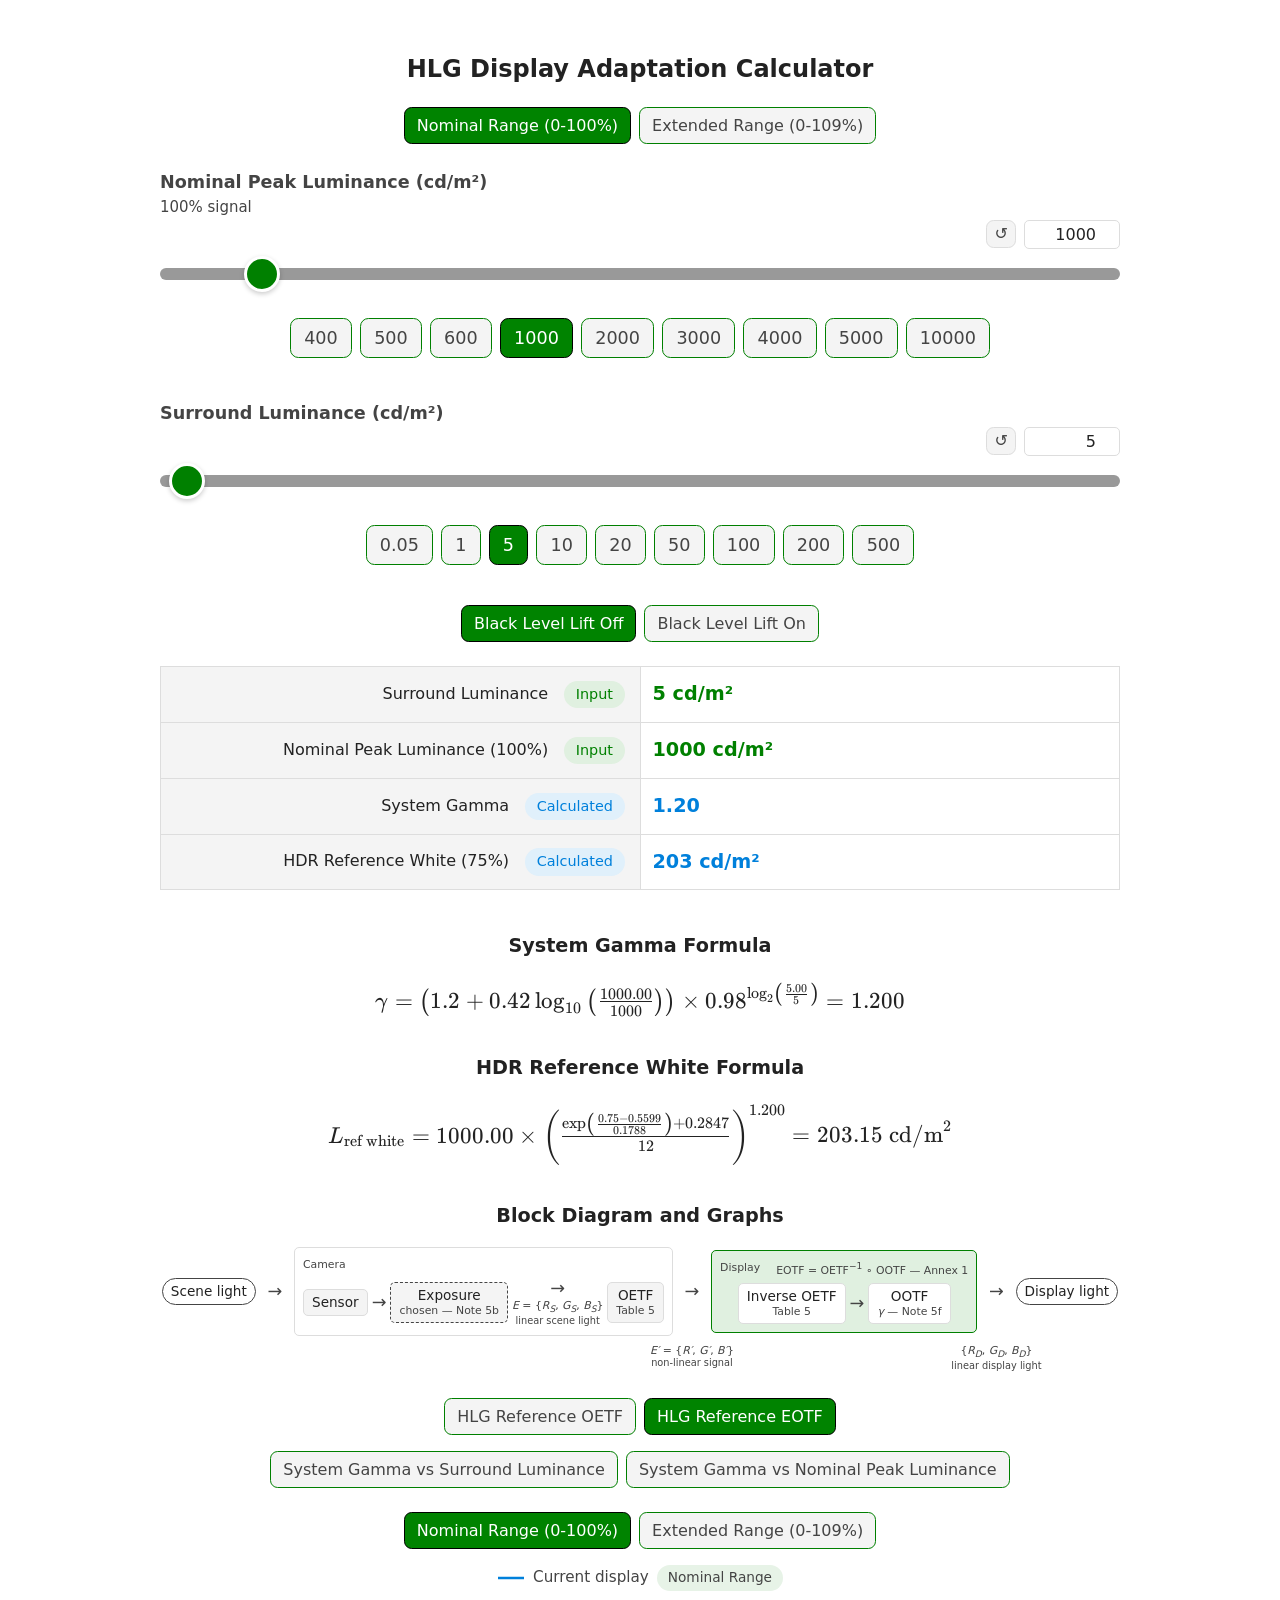
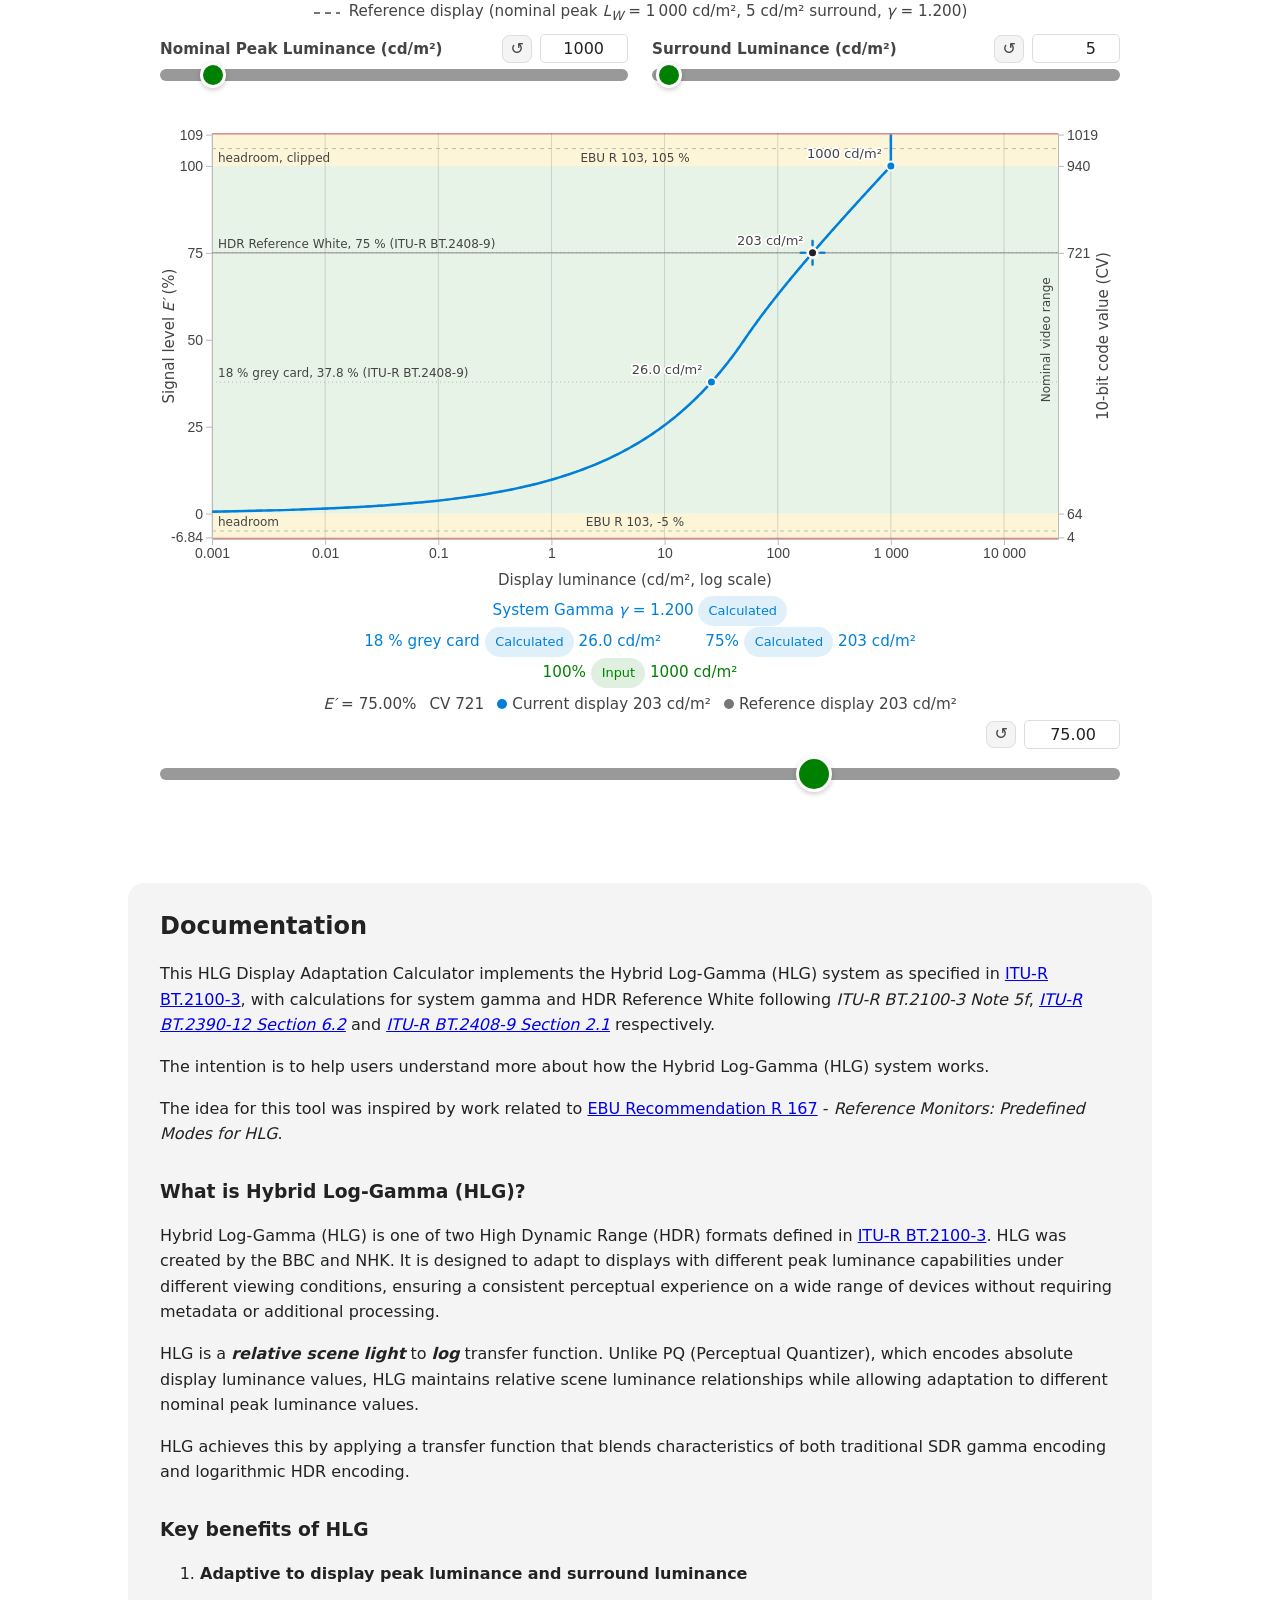
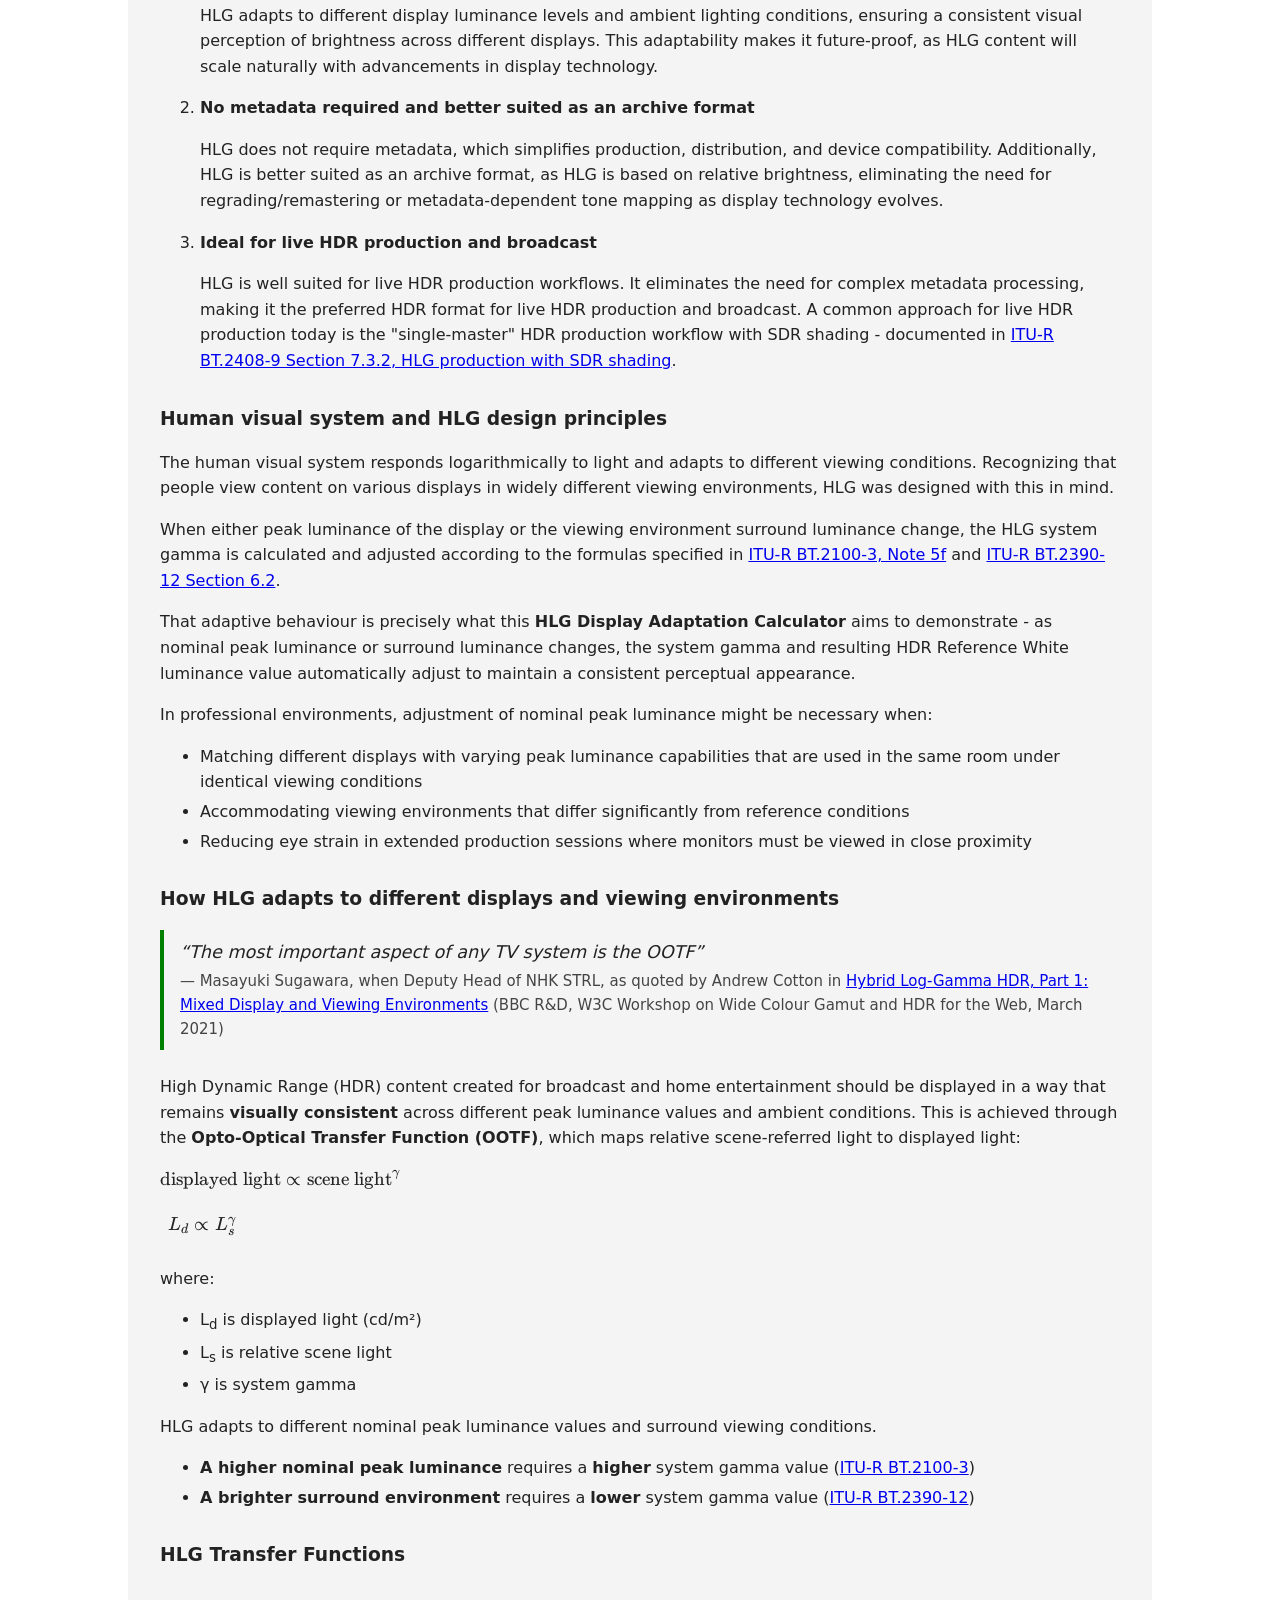
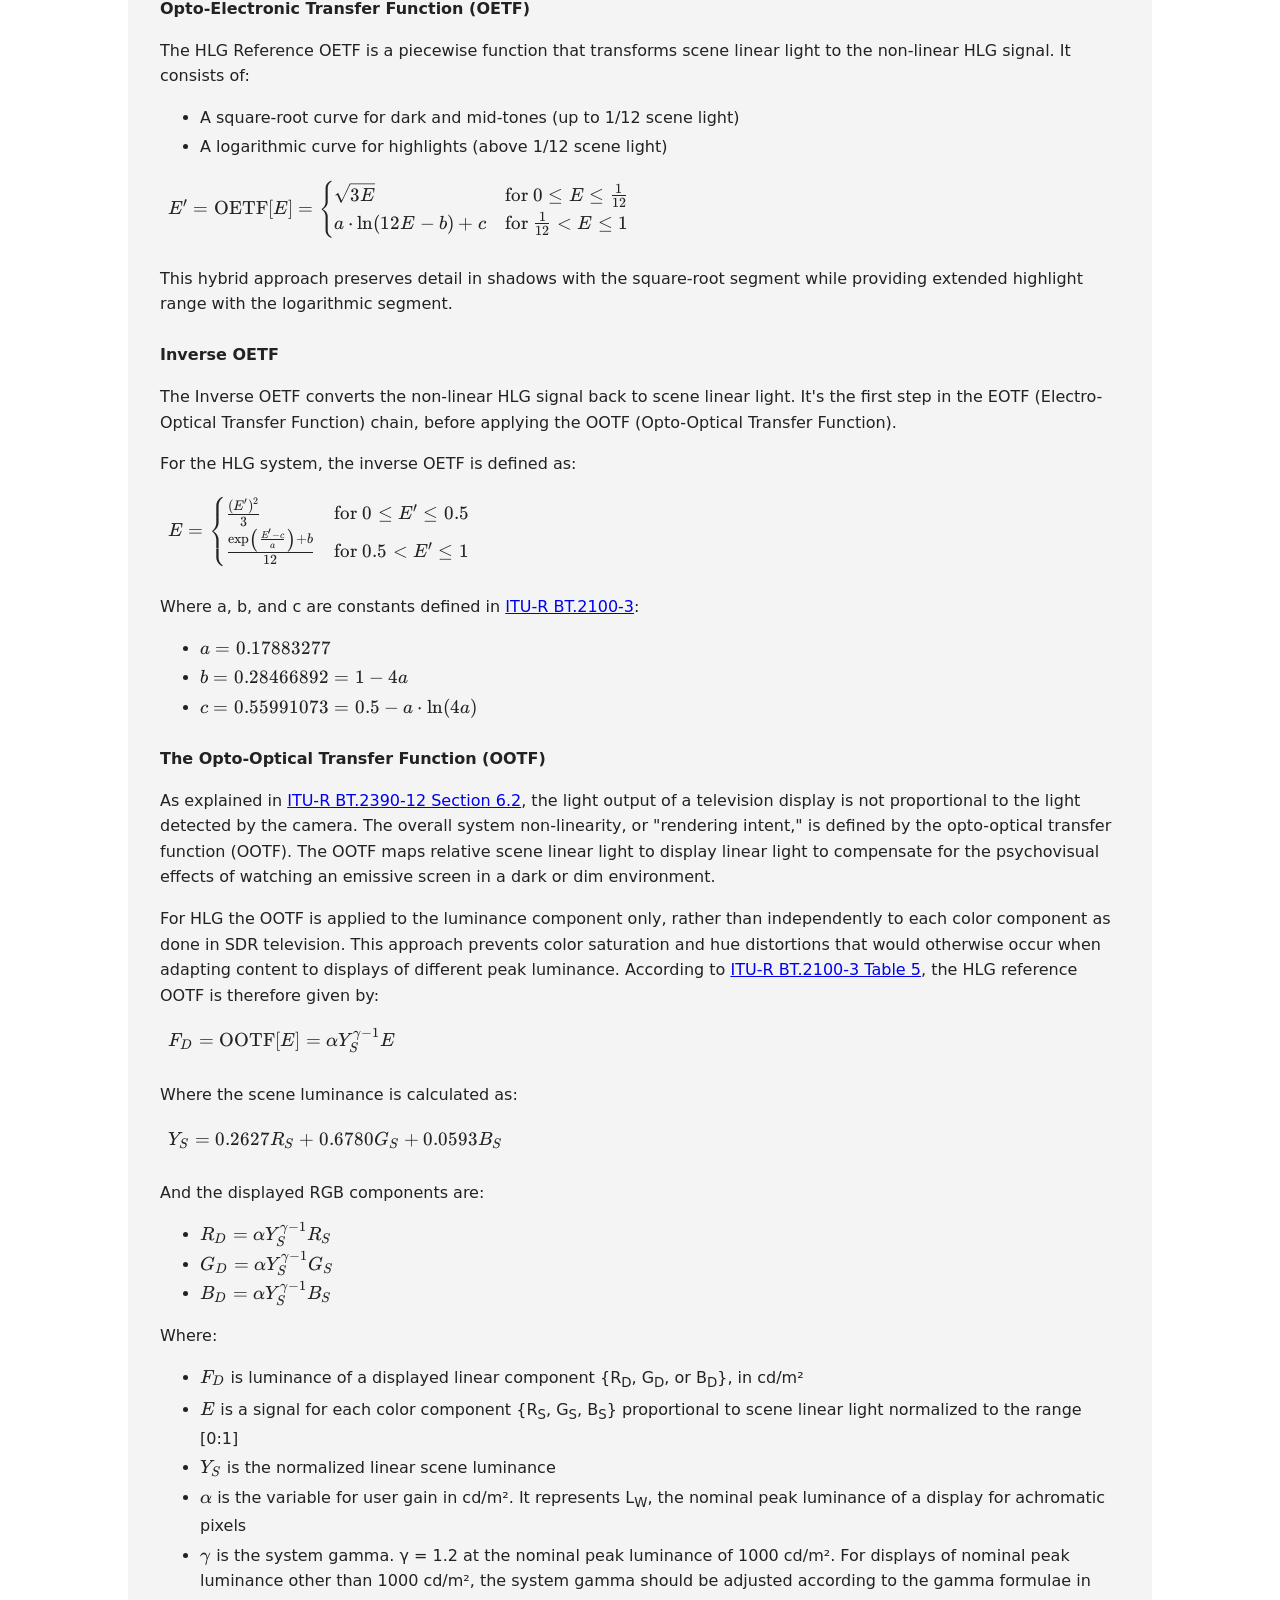
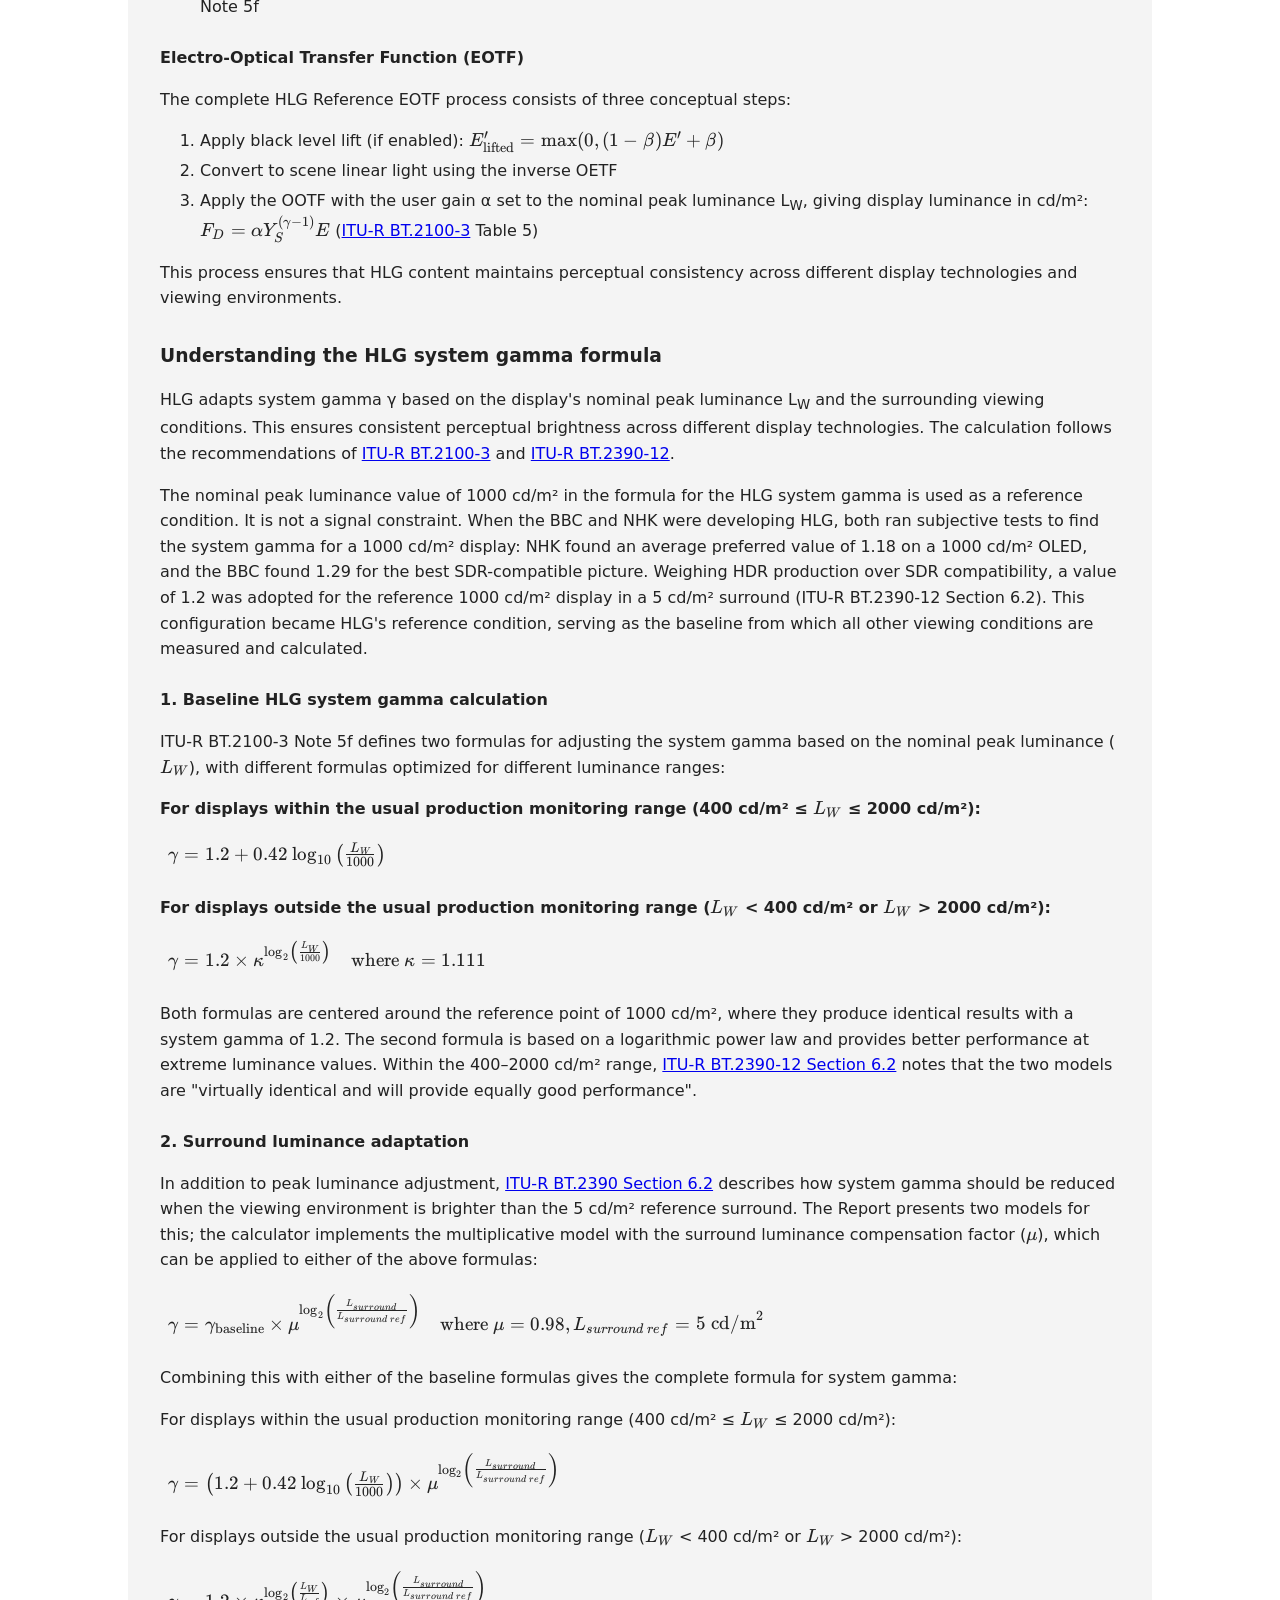
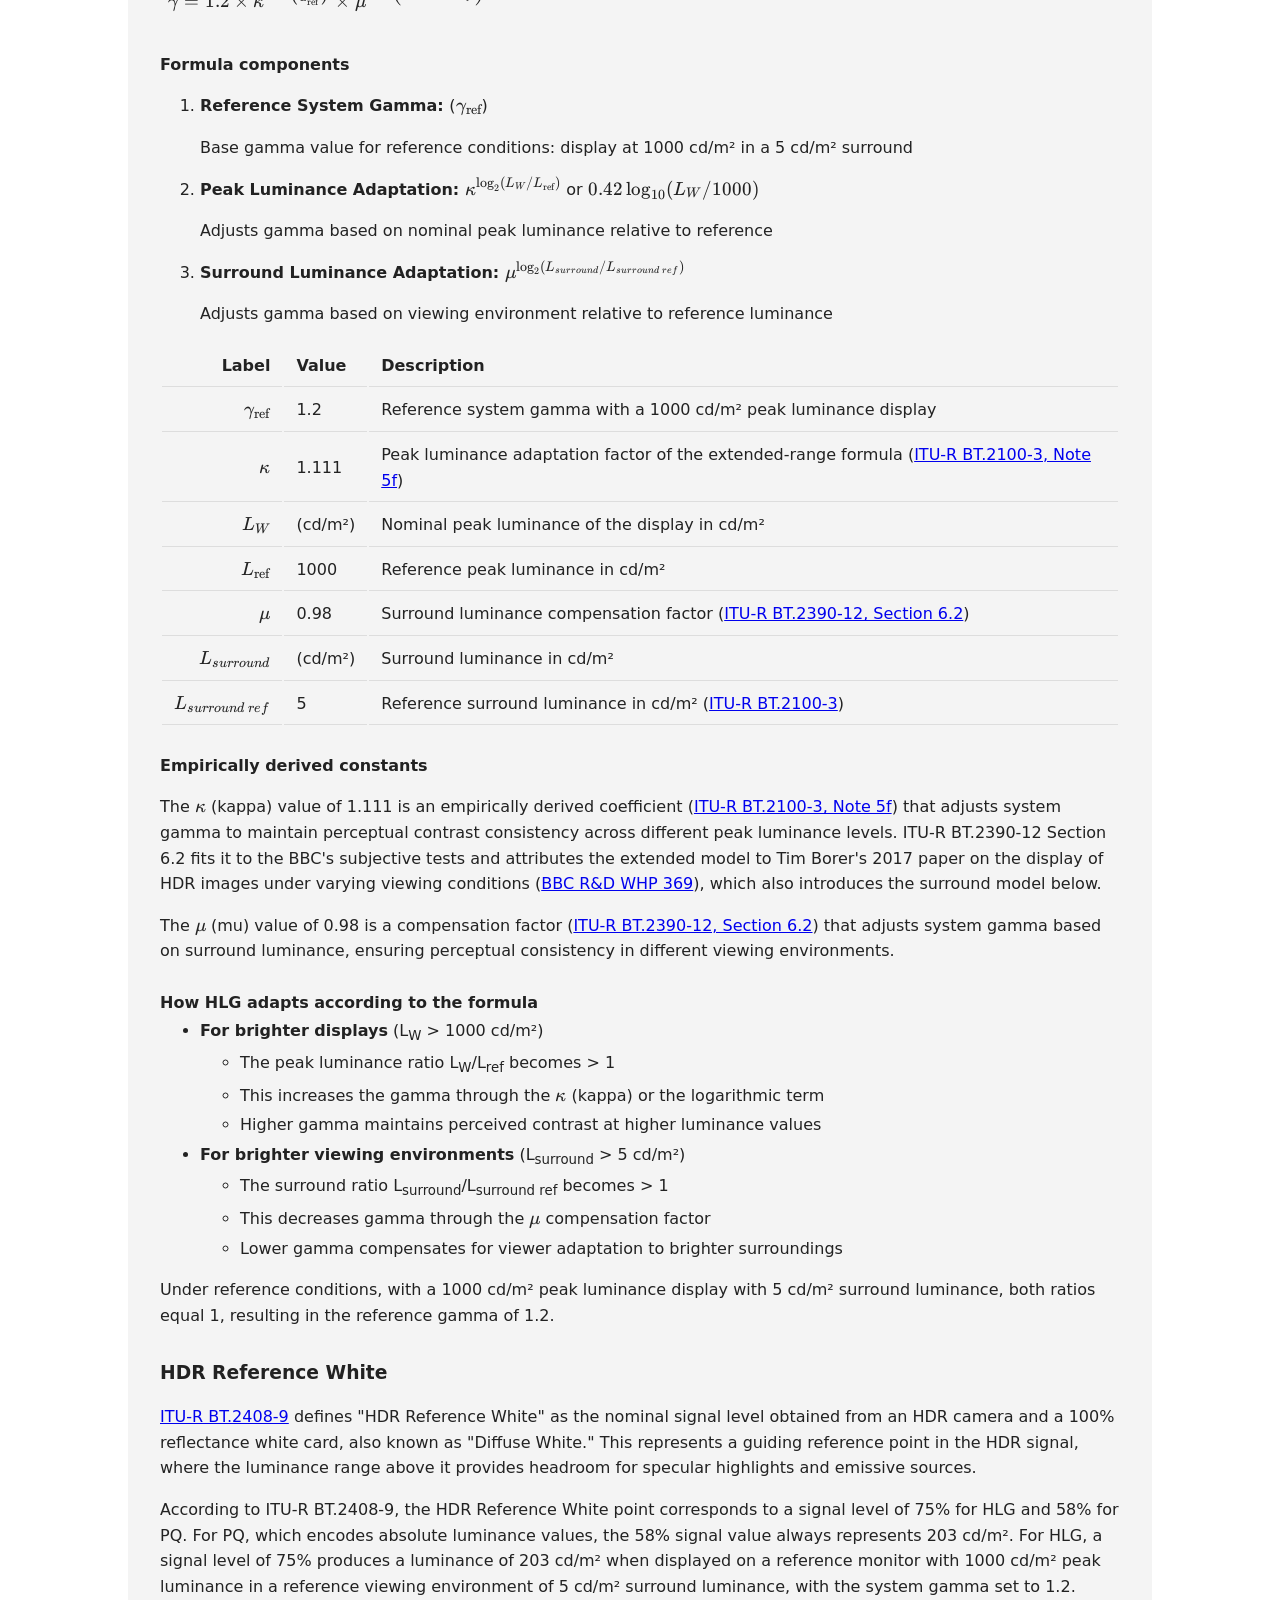
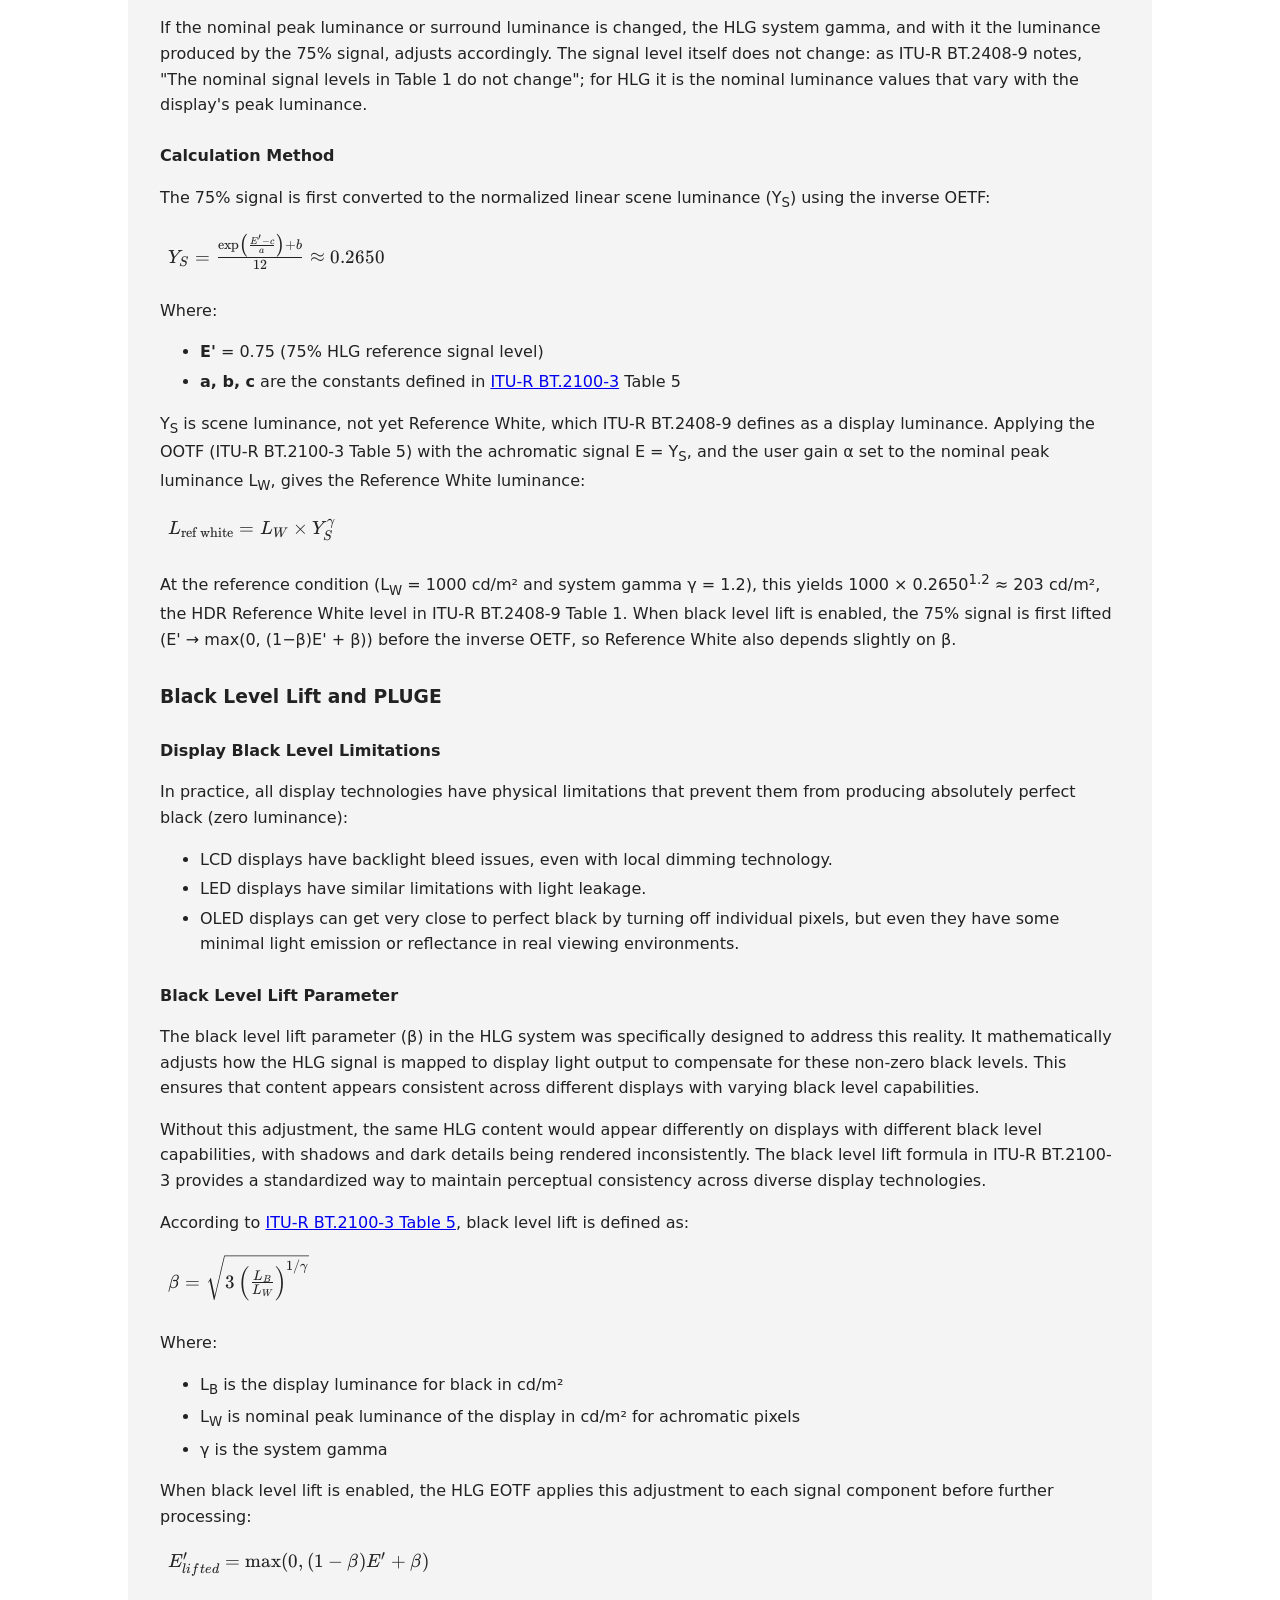
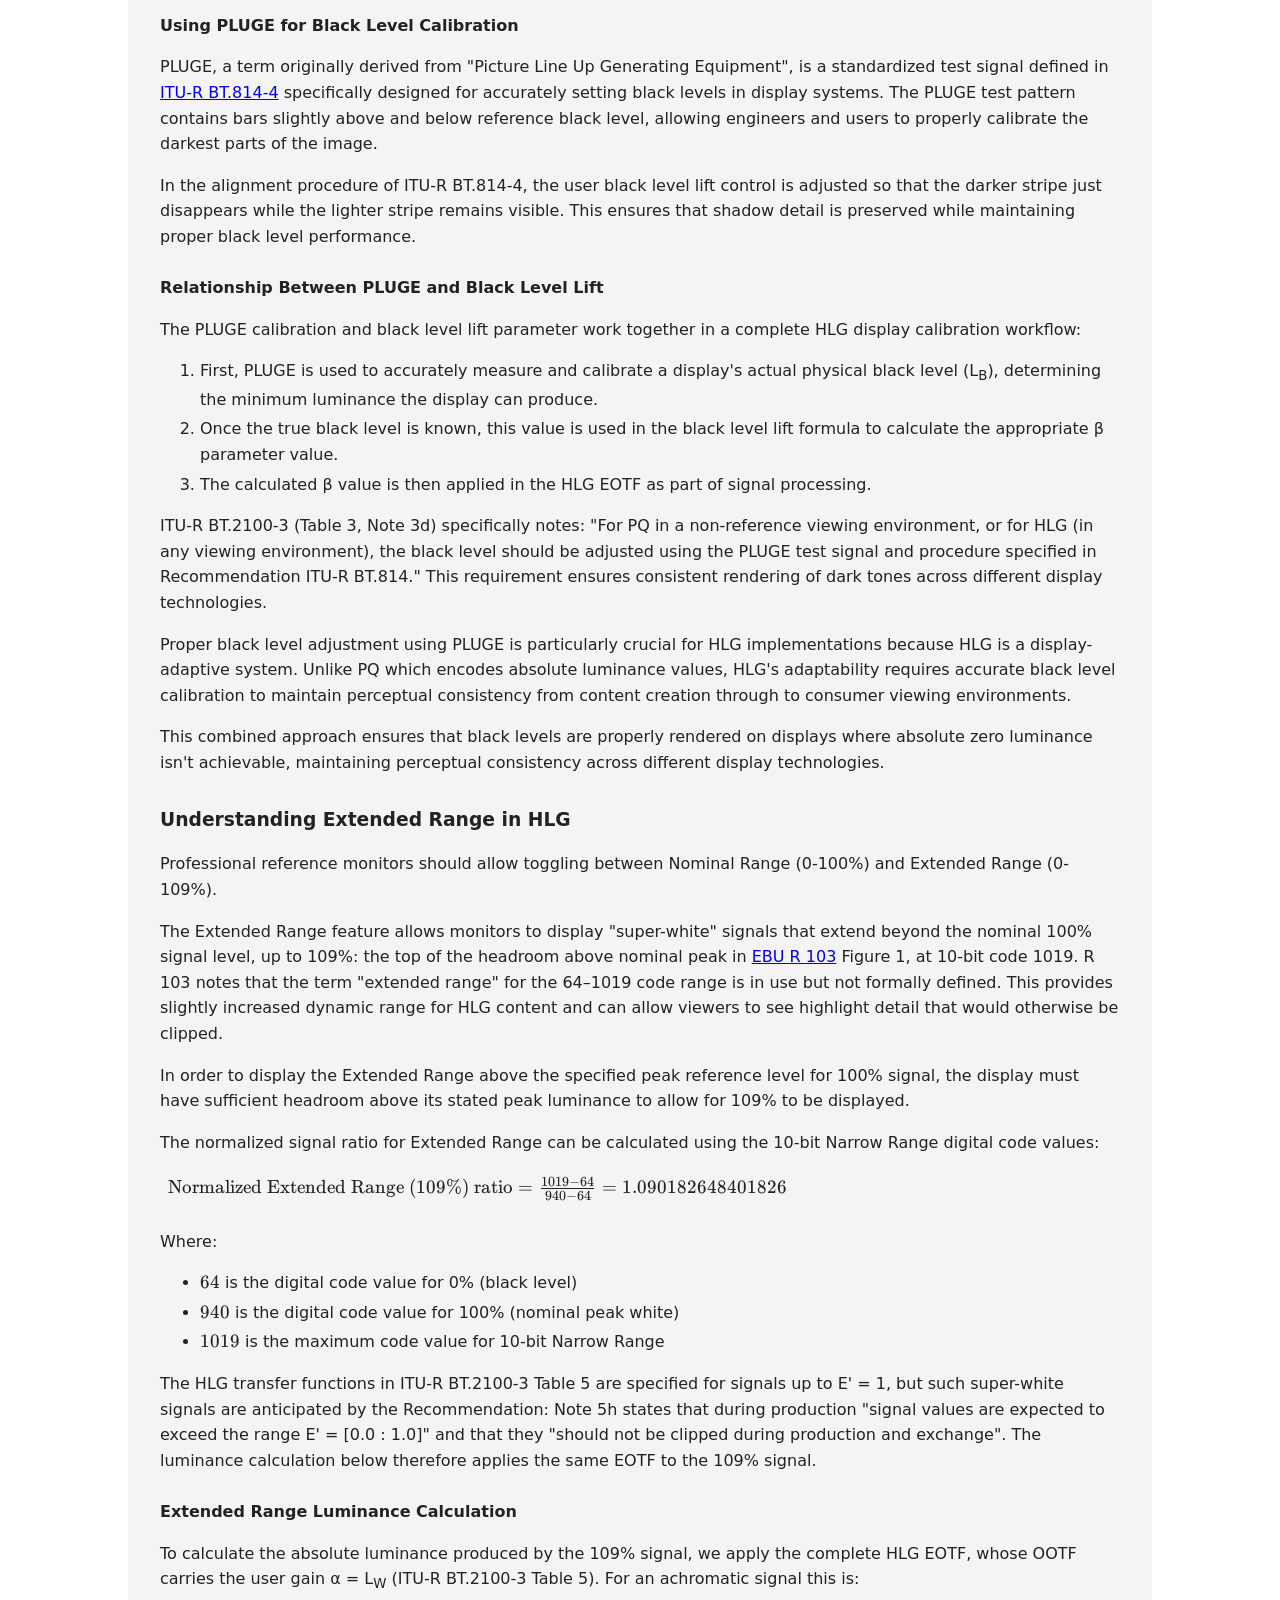
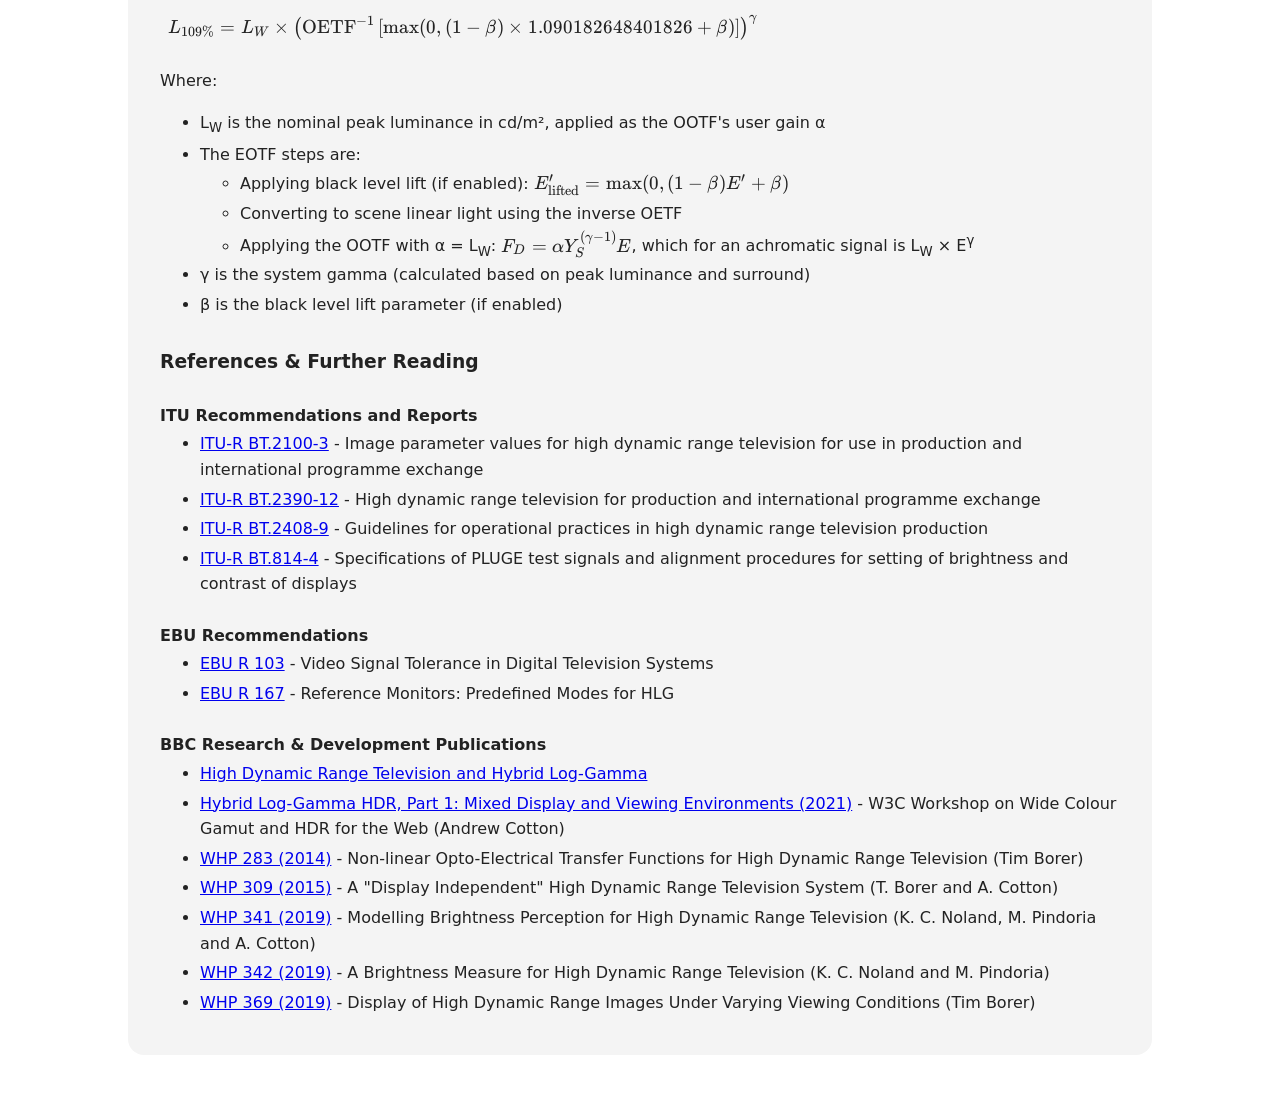
==== commit dd7e6c54: "Version 1.6.1 - Give the web version's EOTF chart the same signal-axis ticks on   every layout, the " ====
--- a/web/index.html
+++ b/web/index.html
@@ -20,8 +20,8 @@
     <meta name="viewport" content="width=device-width, initial-scale=1.0">
     <meta name="description" content="Interactive calculator for HLG display adaptation">
     <meta name="author" content="Thomas Berglund, with assistance from Claude, by Anthropic">
-    <meta name="version" content="1.6">
-    <meta name="last-modified" content="2026-09-02">
+    <meta name="version" content="1.6.1">
+    <meta name="last-modified" content="2026-09-03">
     <title>HLG Display Adaptation Calculator</title>
     <!-- KaTeX 0.16.9 (formulas) and D3 7.9.0 (graphs) -->
     <link rel="stylesheet" href="lib/katex/katex.min.css">
@@ -290,7 +290,7 @@
                         <span class="legend-item"><svg width="28" height="12" aria-hidden="true"><line x1="1" y1="6" x2="27" y2="6" class="curve-sdr"></line></svg><span>SDR camera, same exposure<span class="legend-detail" id="cameraOetfSdrDetail"> (ITU-R BT.709-6 OETF; white card at 93.3 %, clips at 1.15&times; white)</span></span></span>
                     </div>
                     <div id="cameraOetfGraph" class="graph-canvas"></div>
-                    <div id="cameraOetfAnchors" class="graph-anchors anchors-paired"></div>
+                    <div id="cameraOetfAnchors" class="graph-anchors anchors-paired anchors-stack-narrow"></div>
                     <div id="cameraOetfReadout" class="graph-readout readout-unstacked"></div>
                     <div class="probe-row">
                         <div class="probe-head">
@@ -360,7 +360,7 @@
                     </div>
                     <div id="eotfGraph" class="graph-canvas"></div>
                     <div id="eotfGamma" class="graph-gamma"></div>
-                    <div id="eotfAnchors" class="graph-anchors"></div>
+                    <div id="eotfAnchors" class="graph-anchors anchors-paired anchors-packed"></div>
                     <div id="eotfReadout" class="graph-readout"></div>
                     <div class="probe-row">
                         <div class="probe-head">
--- a/web/css/style.css
+++ b/web/css/style.css
@@ -1291,13 +1291,6 @@
 }
 
 .graph-panel svg.narrow .band-label {
-    display: none;
-}
-
-/* Except the one turned along its band: it spends height, which a
-   narrow chart has, rather than width, which it has not */
-.graph-panel svg.narrow .band-label.keep-narrow {
-    display: inline;
     font-size: 11px;
 }
 
@@ -1313,11 +1306,7 @@
 }
 
 /* COMPONENT: GRAPH SYSTEM GAMMA
-   The system gamma the view's display settings produce (BT.2100-3
-   Note 5f, BT.2390-12 section 6.2), under the chart it shapes. The
-   legend's conditions are dropped on phones, where this is the only
-   place γ reads; it is the settings' one derived value, so it takes
-   the anchors' role pill rather than a line of the table's own */
+   The System Gamma line under the EOTF chart */
 .graph-gamma {
     text-align: center;
     color: var(--color-text-muted);
@@ -1352,9 +1341,9 @@
     margin-bottom: var(--space-xs);
     /* Reserving the worst case keeps the chart and the controls still
        while the anchors change — the 109% anchor comes and goes with
-       the range mode, and the pills and the values change width. Four
-       anchors carrying five-figure luminances take two lines at every
-       width the container reaches */
+       the range mode, and the pills and the values change width. The
+       paired grid below takes two rows whenever there are more than
+       two anchors */
     min-height: 2lh;
 }
 
@@ -1429,34 +1418,60 @@
     }
 }
 
-/* Anchors that change width as their control moves — the white
-   card's name and every number under the OETF's exposure — are
-   held in a two-by-two grid rather than wrapped as a line: the
-   cards on one row, the coding levels on the other, each centred
-   in its own cell so a change of width moves only its own edges,
-   not the row it is on */
+/* The anchors are held in a two-by-two grid rather than wrapped as
+   a line, the pairs the chart draws together sharing a row: under
+   the OETF the cards on one row and the coding levels on the other;
+   under the EOTF the two levels the standards fix, then the nominal
+   and extended peaks, which swap roles with the peak mode and read
+   as the pair they are only side by side. Each anchor is centred in
+   its own cell, so one that changes width as its control moves —
+   the white card's name and every number under the OETF's exposure
+   — moves only its own edges, not the row it is on */
 .graph-anchors.anchors-paired {
     display: grid;
     grid-template-columns: repeat(2, minmax(0, 1fr));
     justify-items: center;
 }
 
+/* In Nominal Range the EOTF has no extended peak, and the nominal
+   peak takes the whole of its row rather than the left cell */
+.graph-anchors.anchors-paired .readout-item:nth-child(3):last-child {
+    grid-column: 1 / -1;
+}
+
+/* The EOTF's anchors are short — a level, a pill and a luminance —
+   and centred in half-width cells they drift apart, with a hole
+   between the pairs. Its columns are packed to their content and
+   drawn to the centre instead, the gap between them fixed */
+@media (min-width: 601px) {
+    .graph-anchors.anchors-paired.anchors-packed {
+        grid-template-columns: repeat(2, max-content);
+        justify-content: center;
+        column-gap: 1.5em;
+    }
+}
+
+/* The OETF's anchors are too wide for a phone to pair — a card's
+   name with its scene light, a level with its own — so they stack
+   in one column there. The EOTF's stay paired: a level and a
+   luminance take half a phone's width */
 @media (max-width: 600px) {
-    .graph-anchors.anchors-paired {
+    .graph-anchors.anchors-paired.anchors-stack-narrow {
         grid-template-columns: minmax(0, 1fr);
     }
 }
 
-/* Each anchor takes the results table's colour role, so a level
-   reads the same in both places: green where the peak slider sets
-   it, blue where it is calculated from the other one. The pair
-   swaps with the peak mode (see applyPeakModePresentation), which
-   is what makes the swap visible on the curve as well as the table */
-.anchor-input {
+/* Each value under a chart — the anchors and the System Gamma line —
+   takes the results table's colour role, so a level reads the same
+   in both places: green where the peak slider sets it, blue where it
+   is calculated from the other one. The pair swaps with the peak
+   mode (see applyPeakModePresentation), which is what makes the swap
+   visible on the curve as well as the table */
+.readout-input {
     color: var(--color-primary);
 }
 
-.anchor-calculated {
+.readout-calculated {
     color: var(--color-secondary);
 }
 
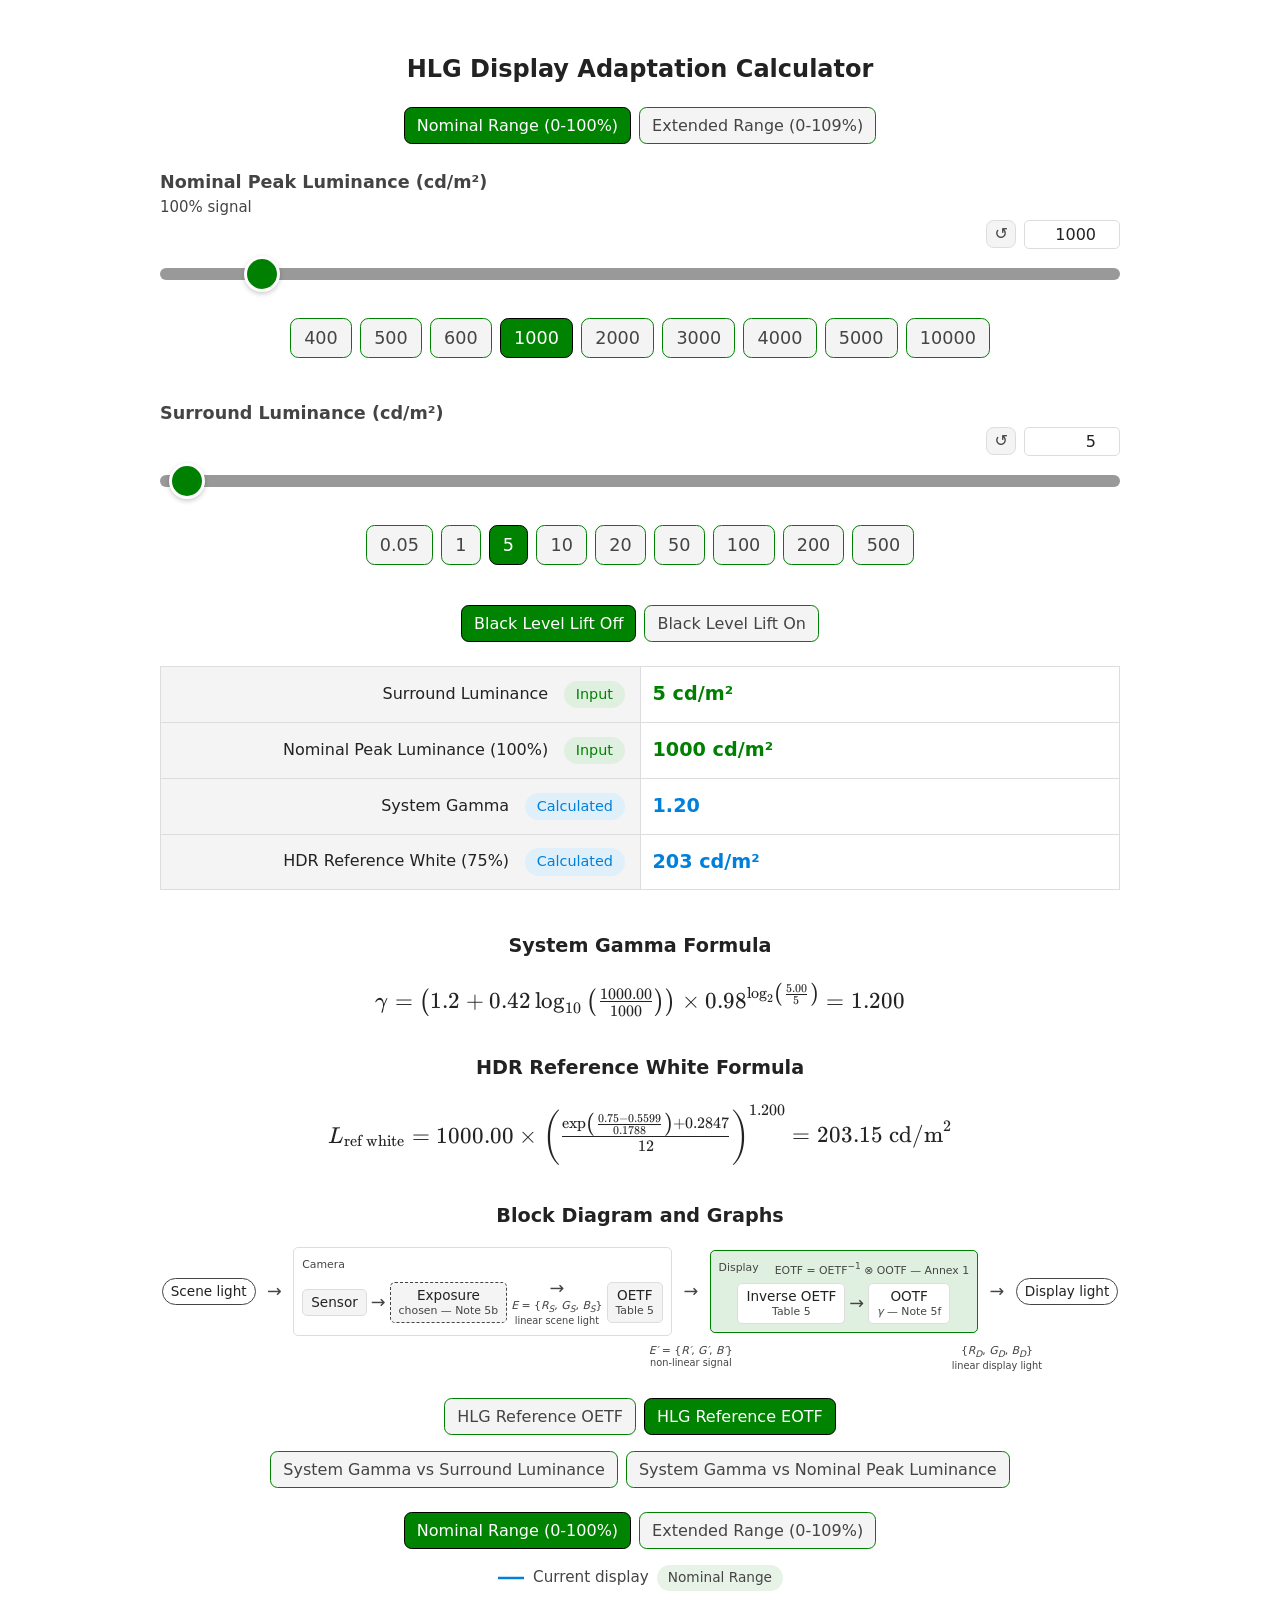
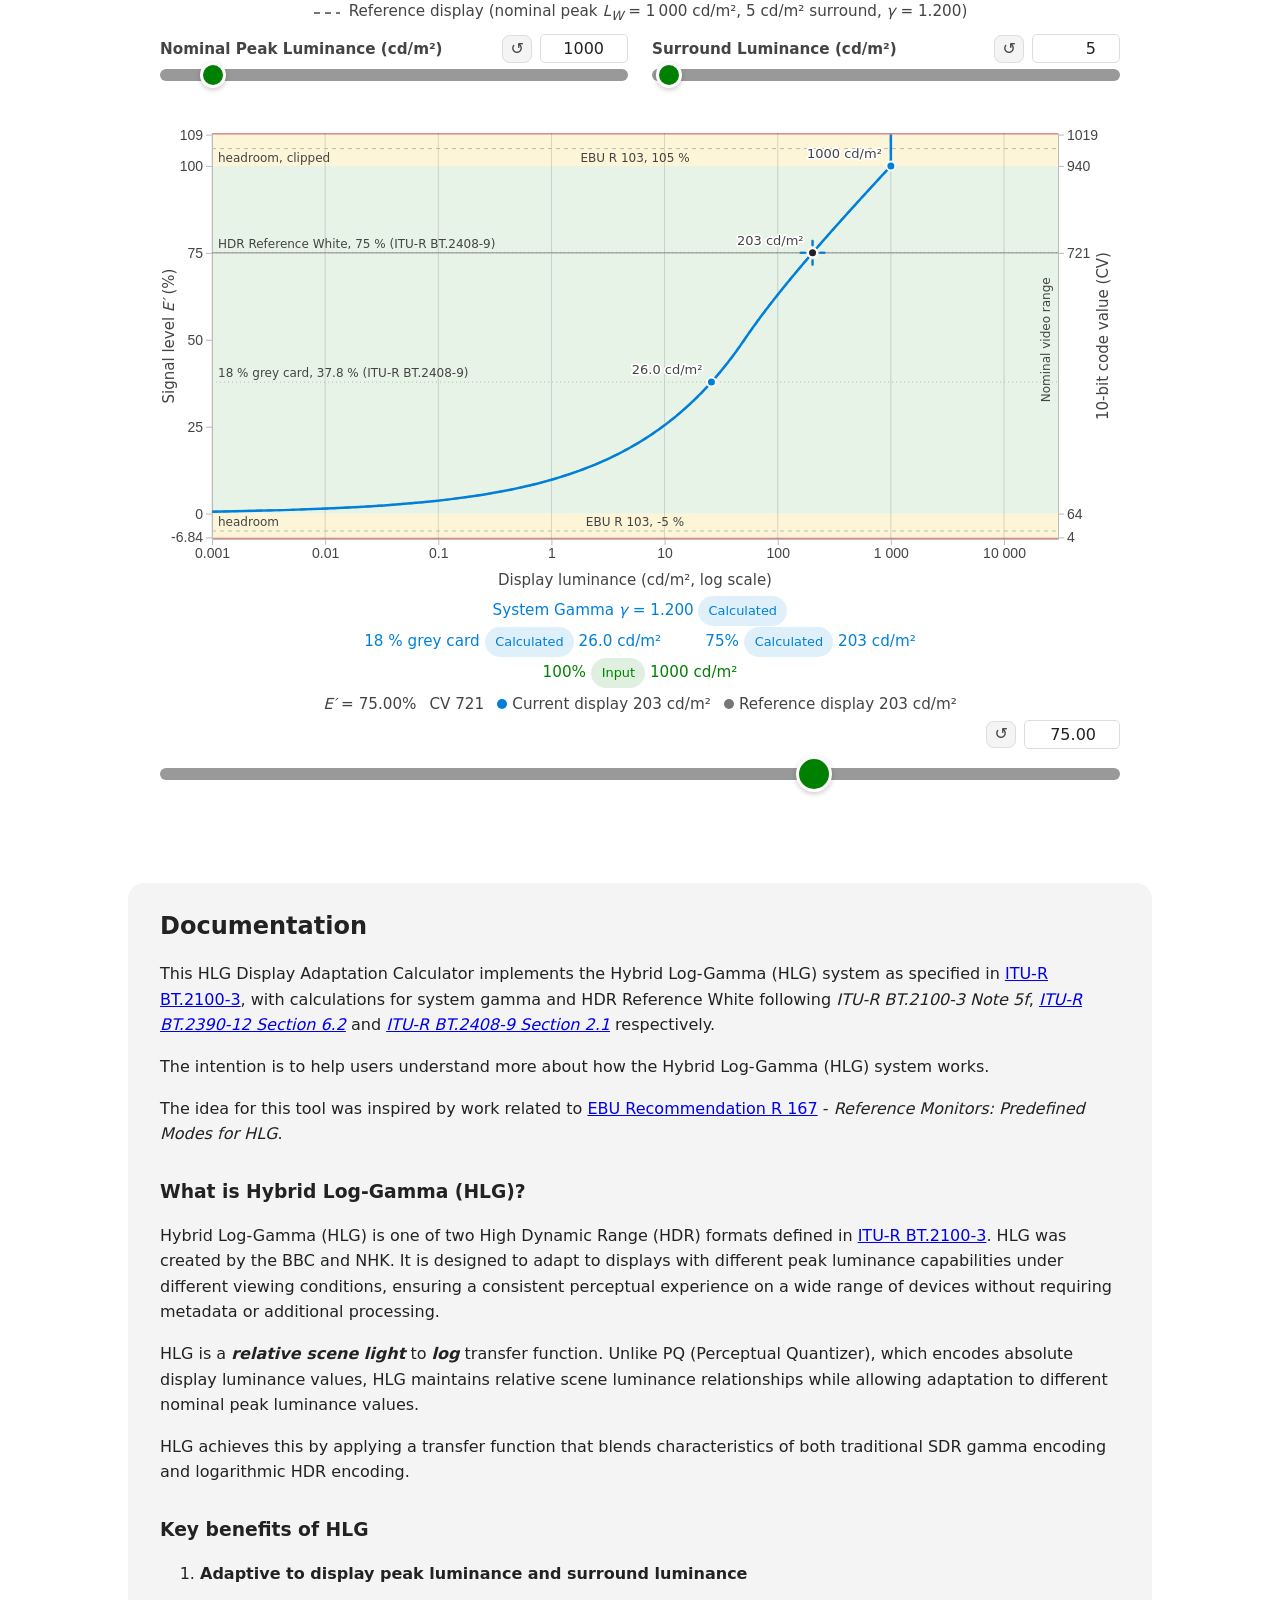
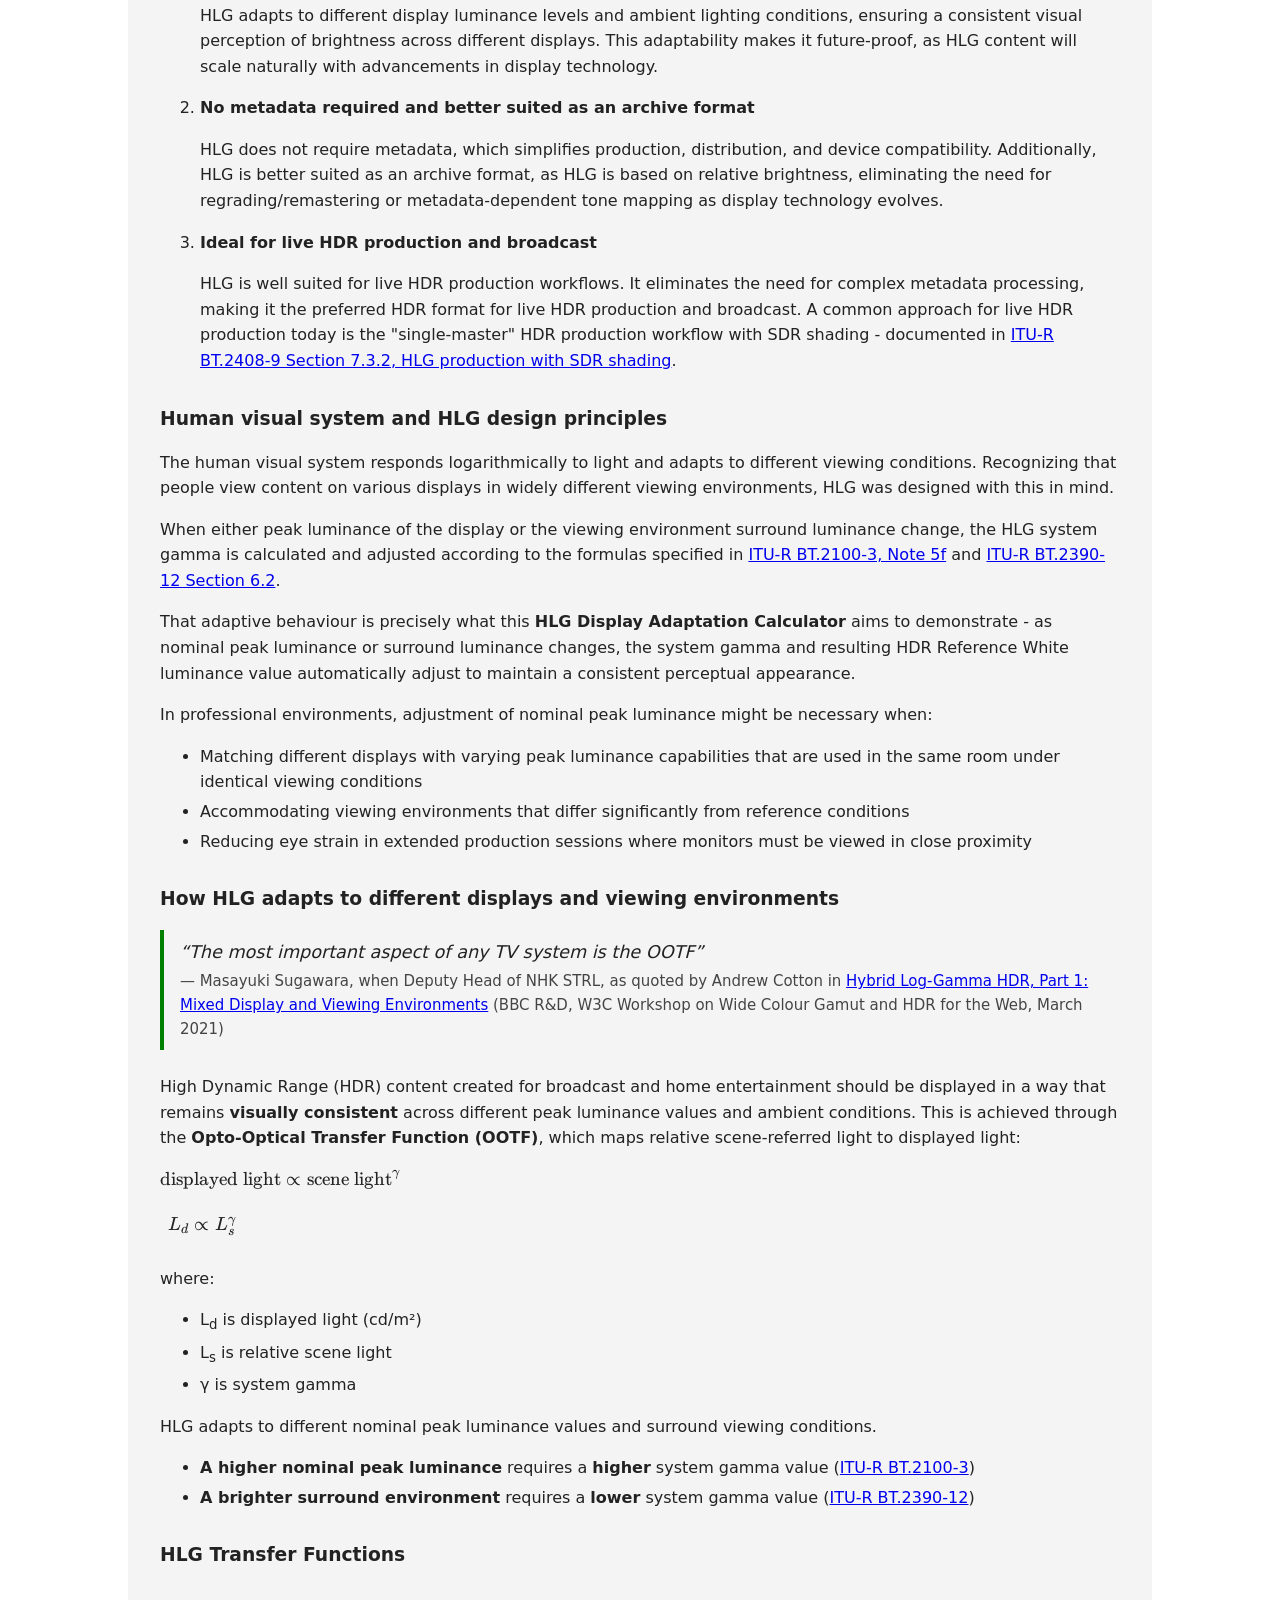
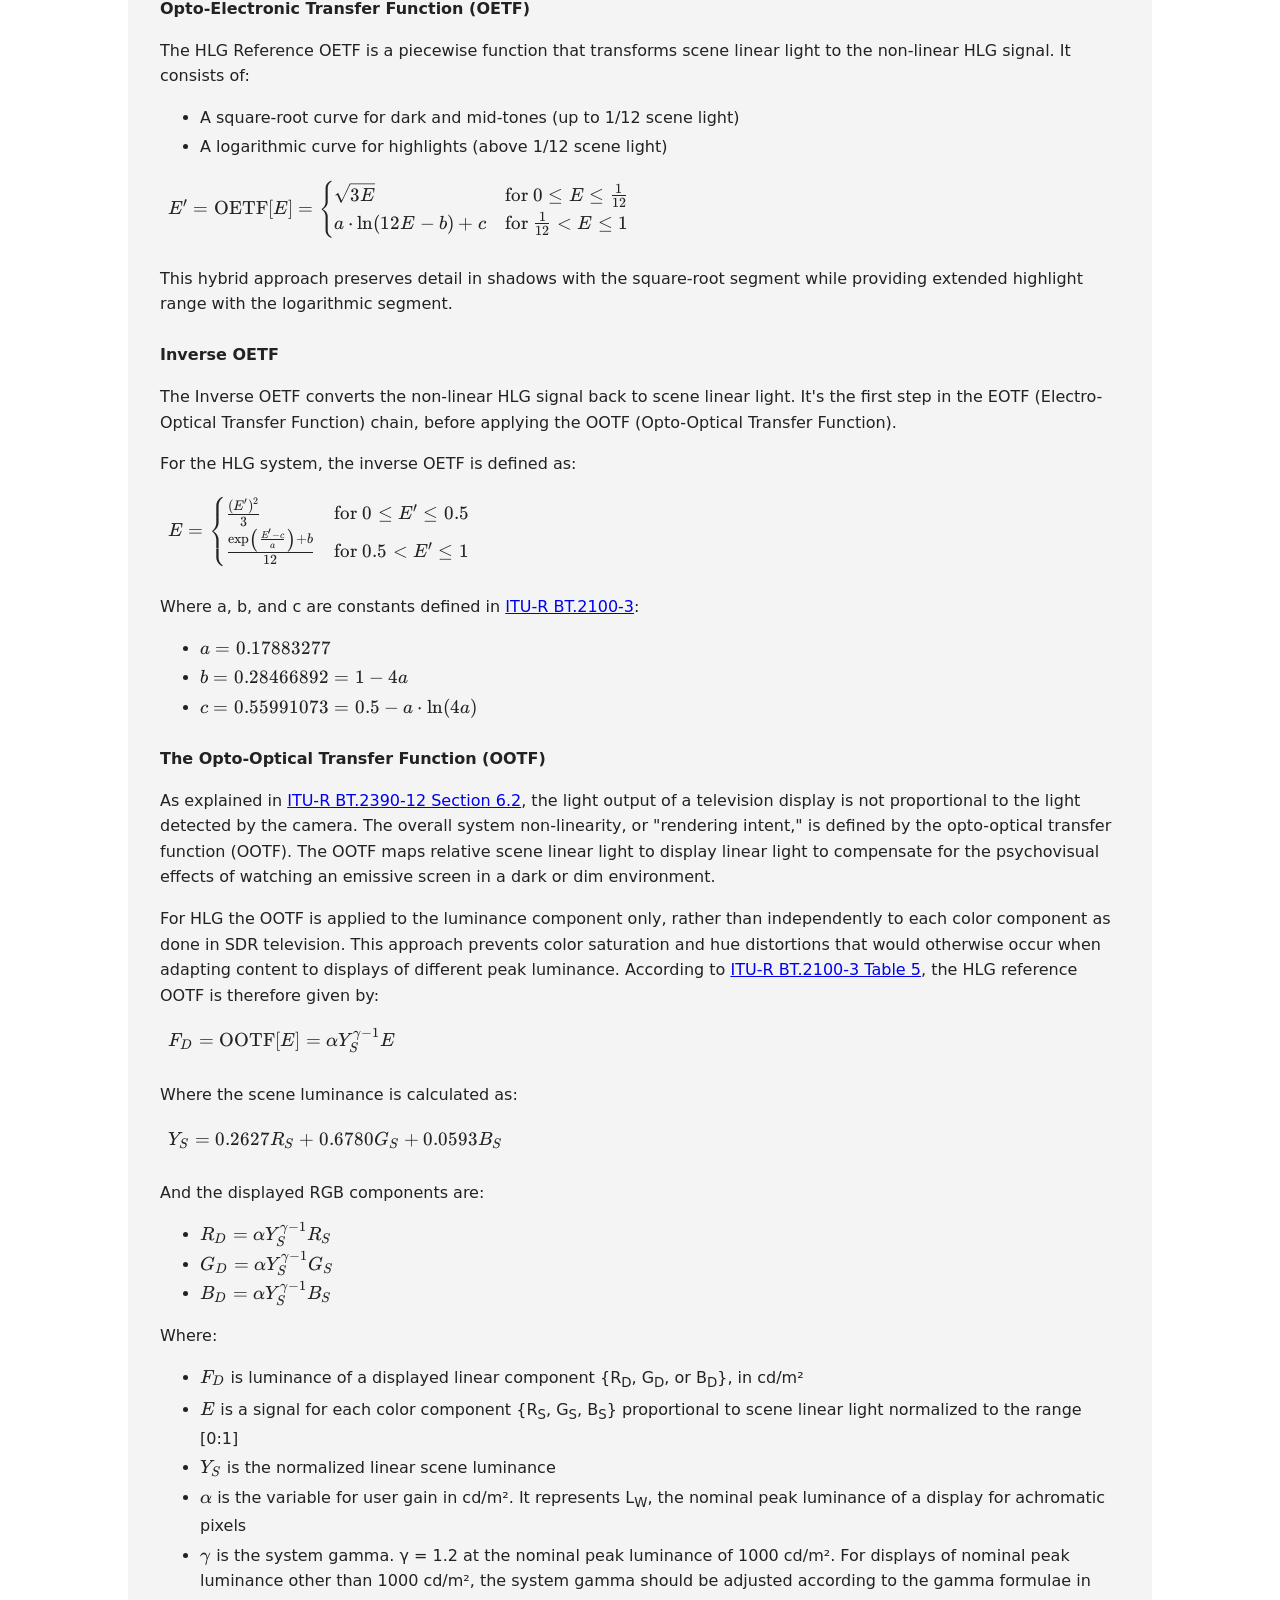
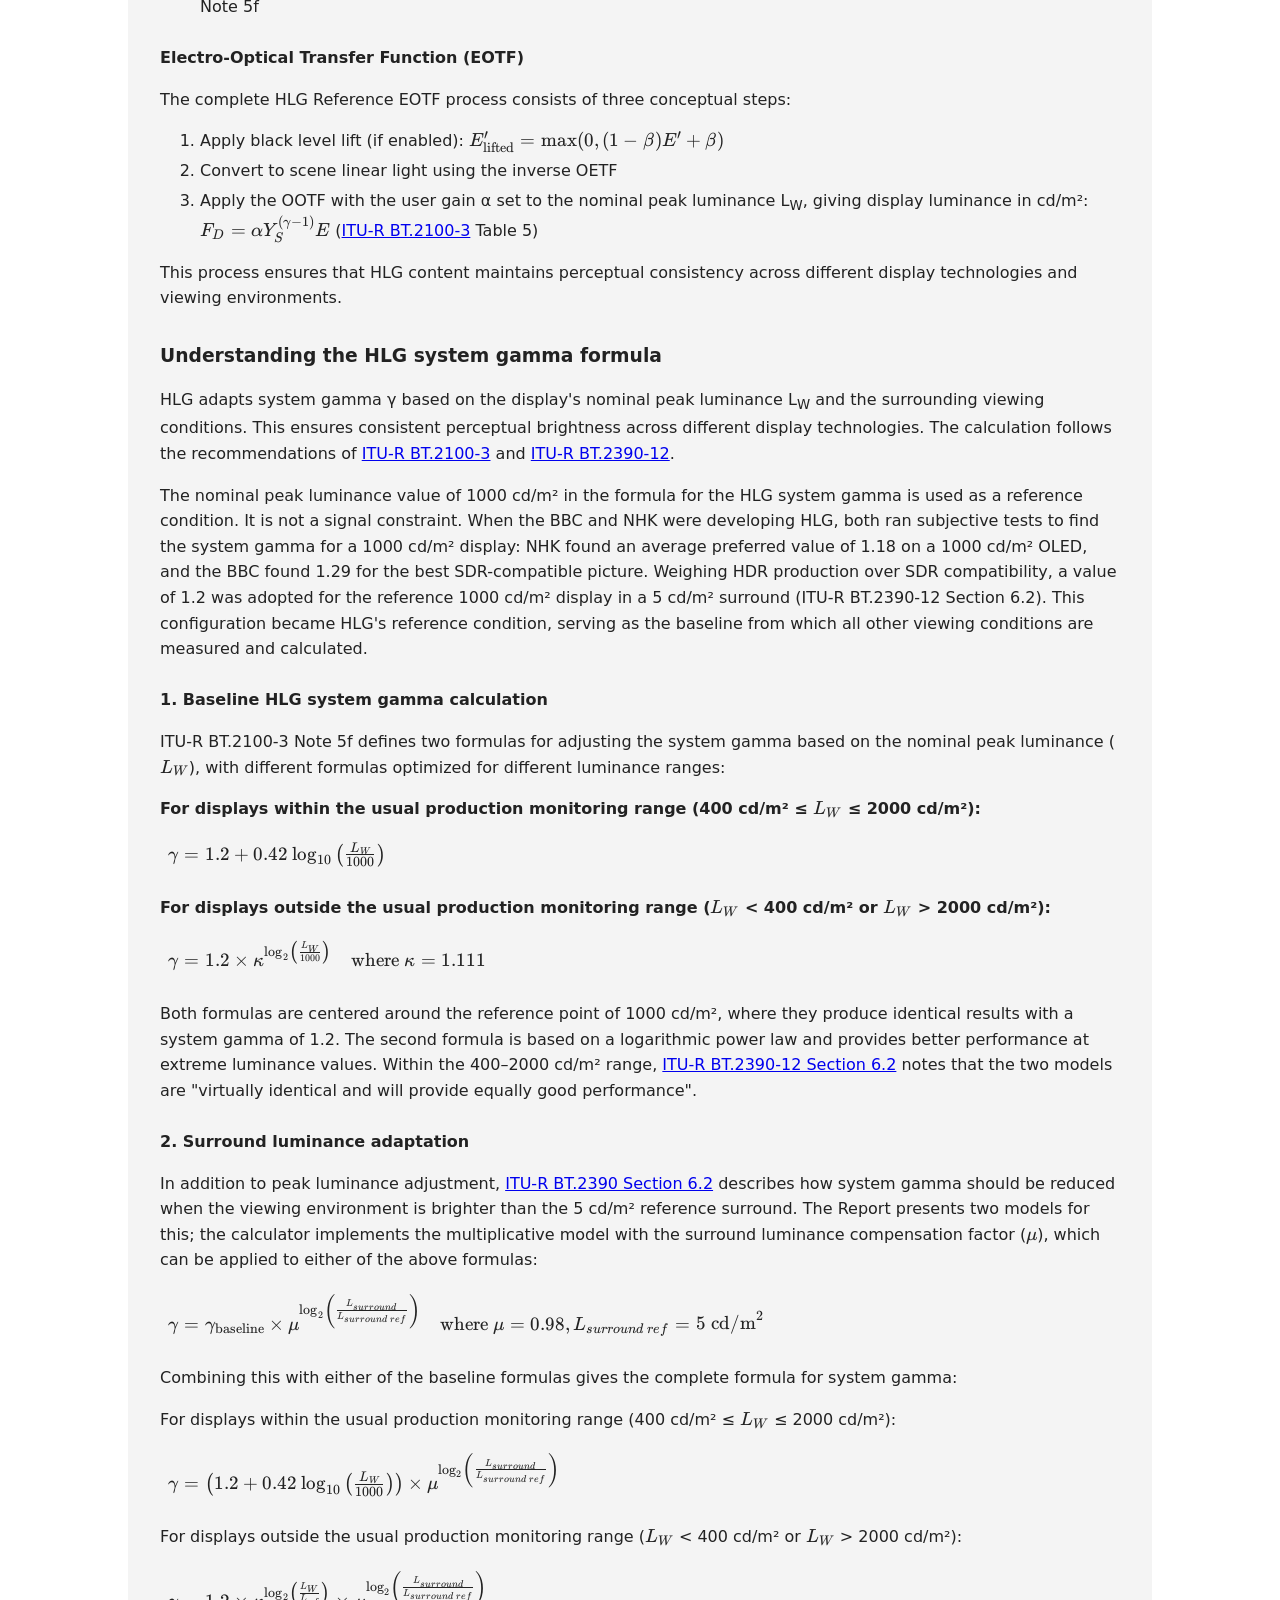
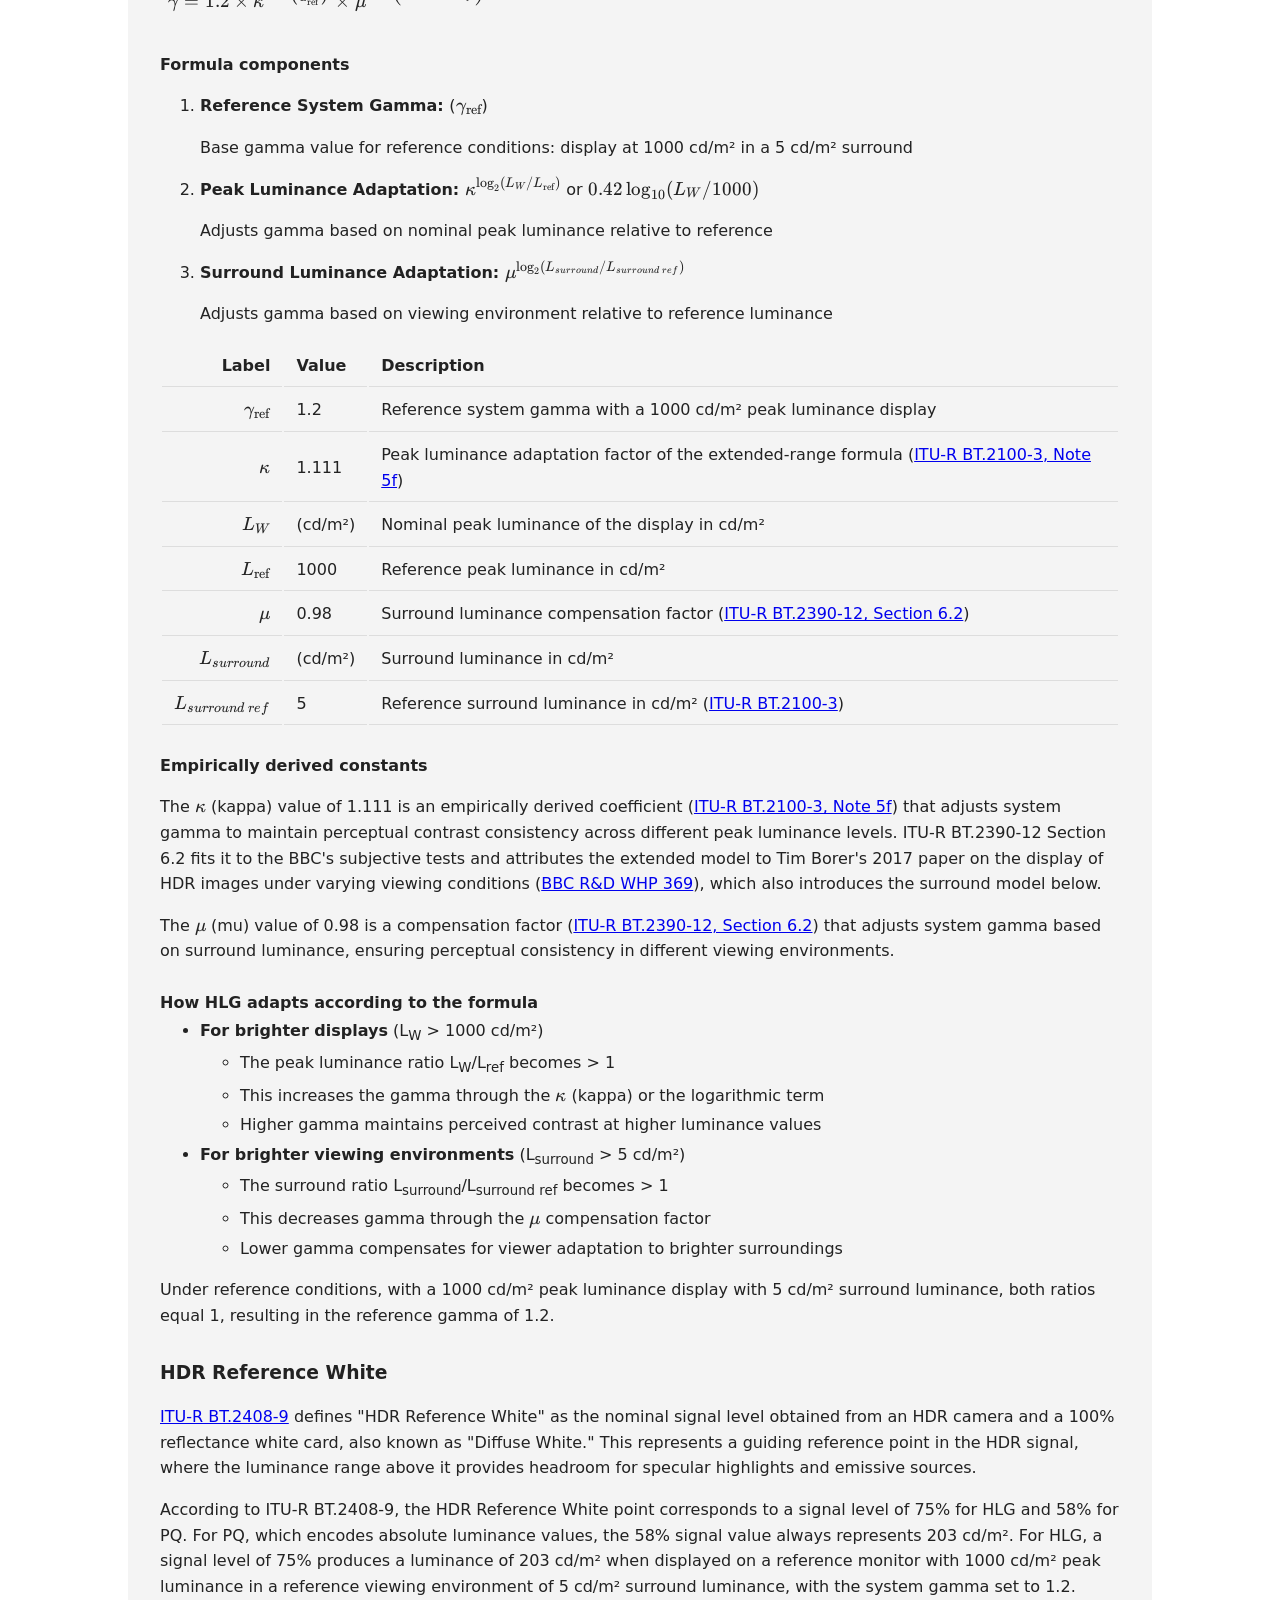
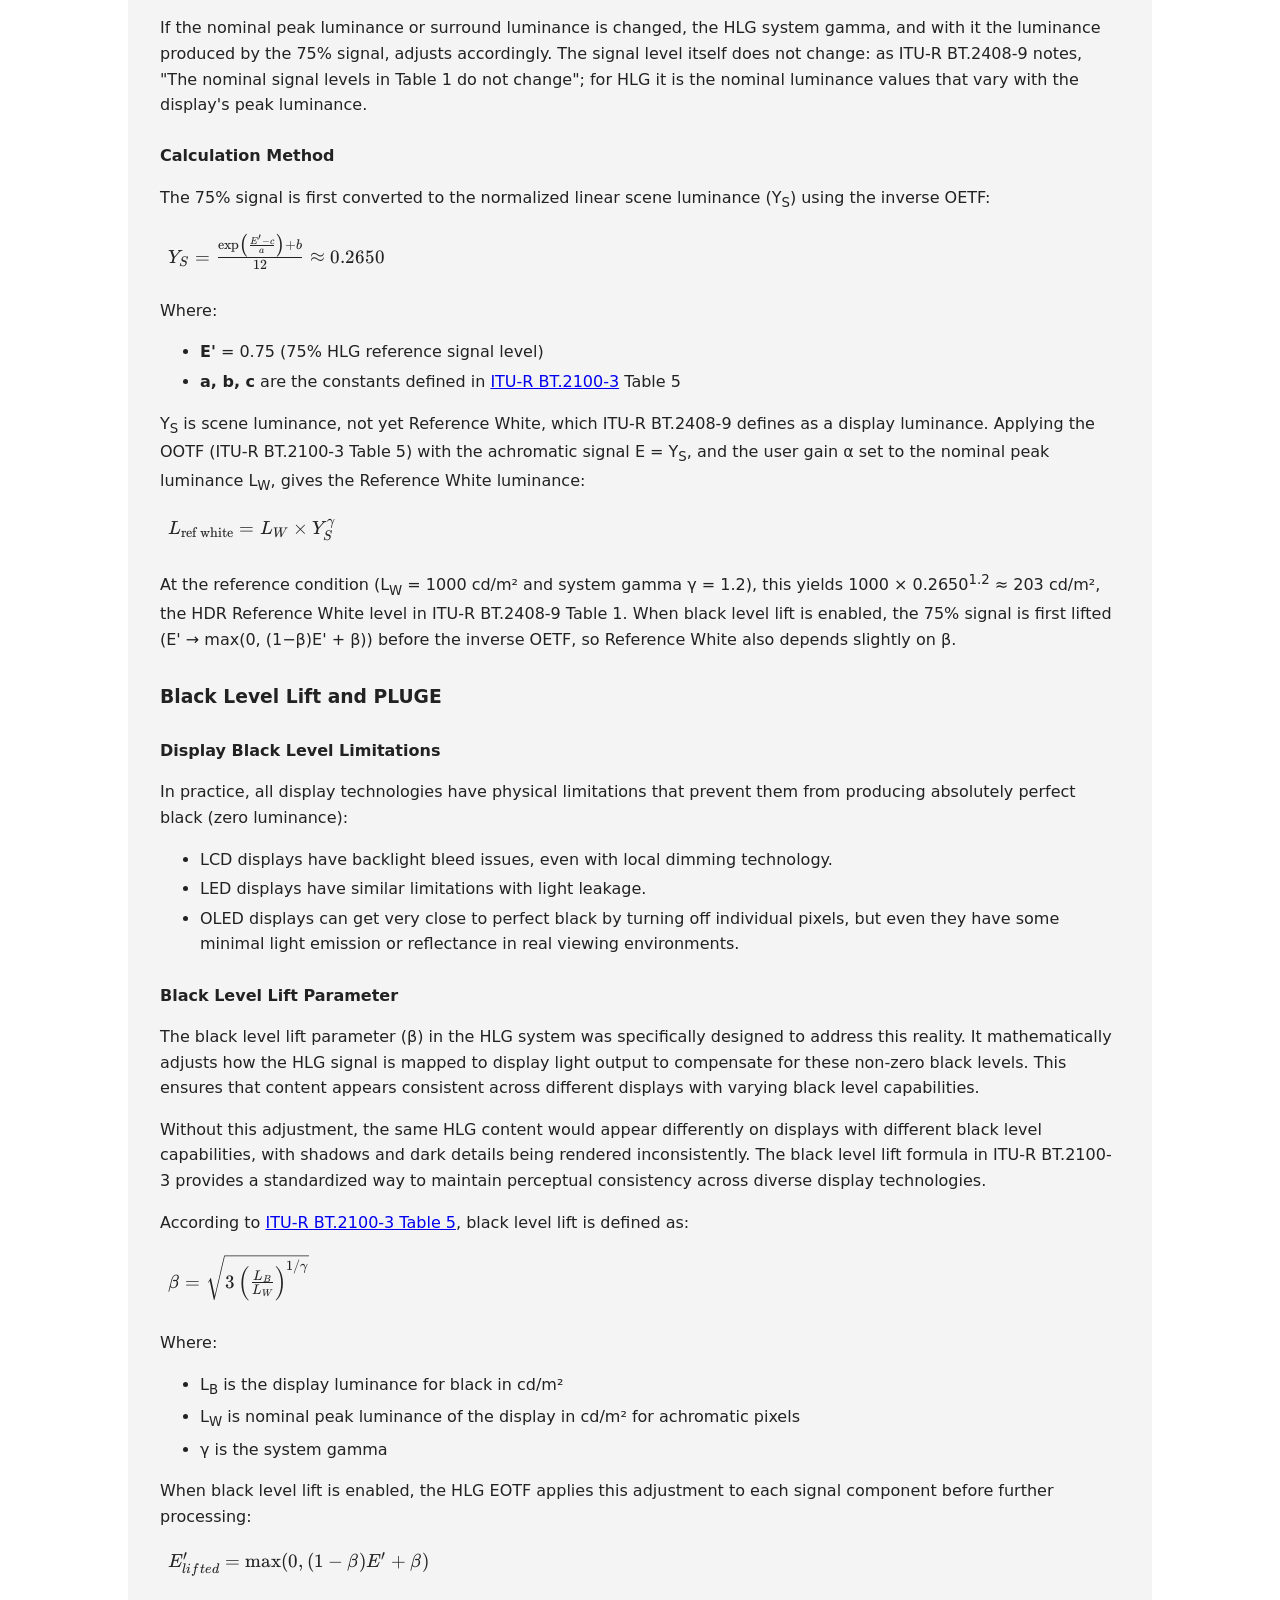
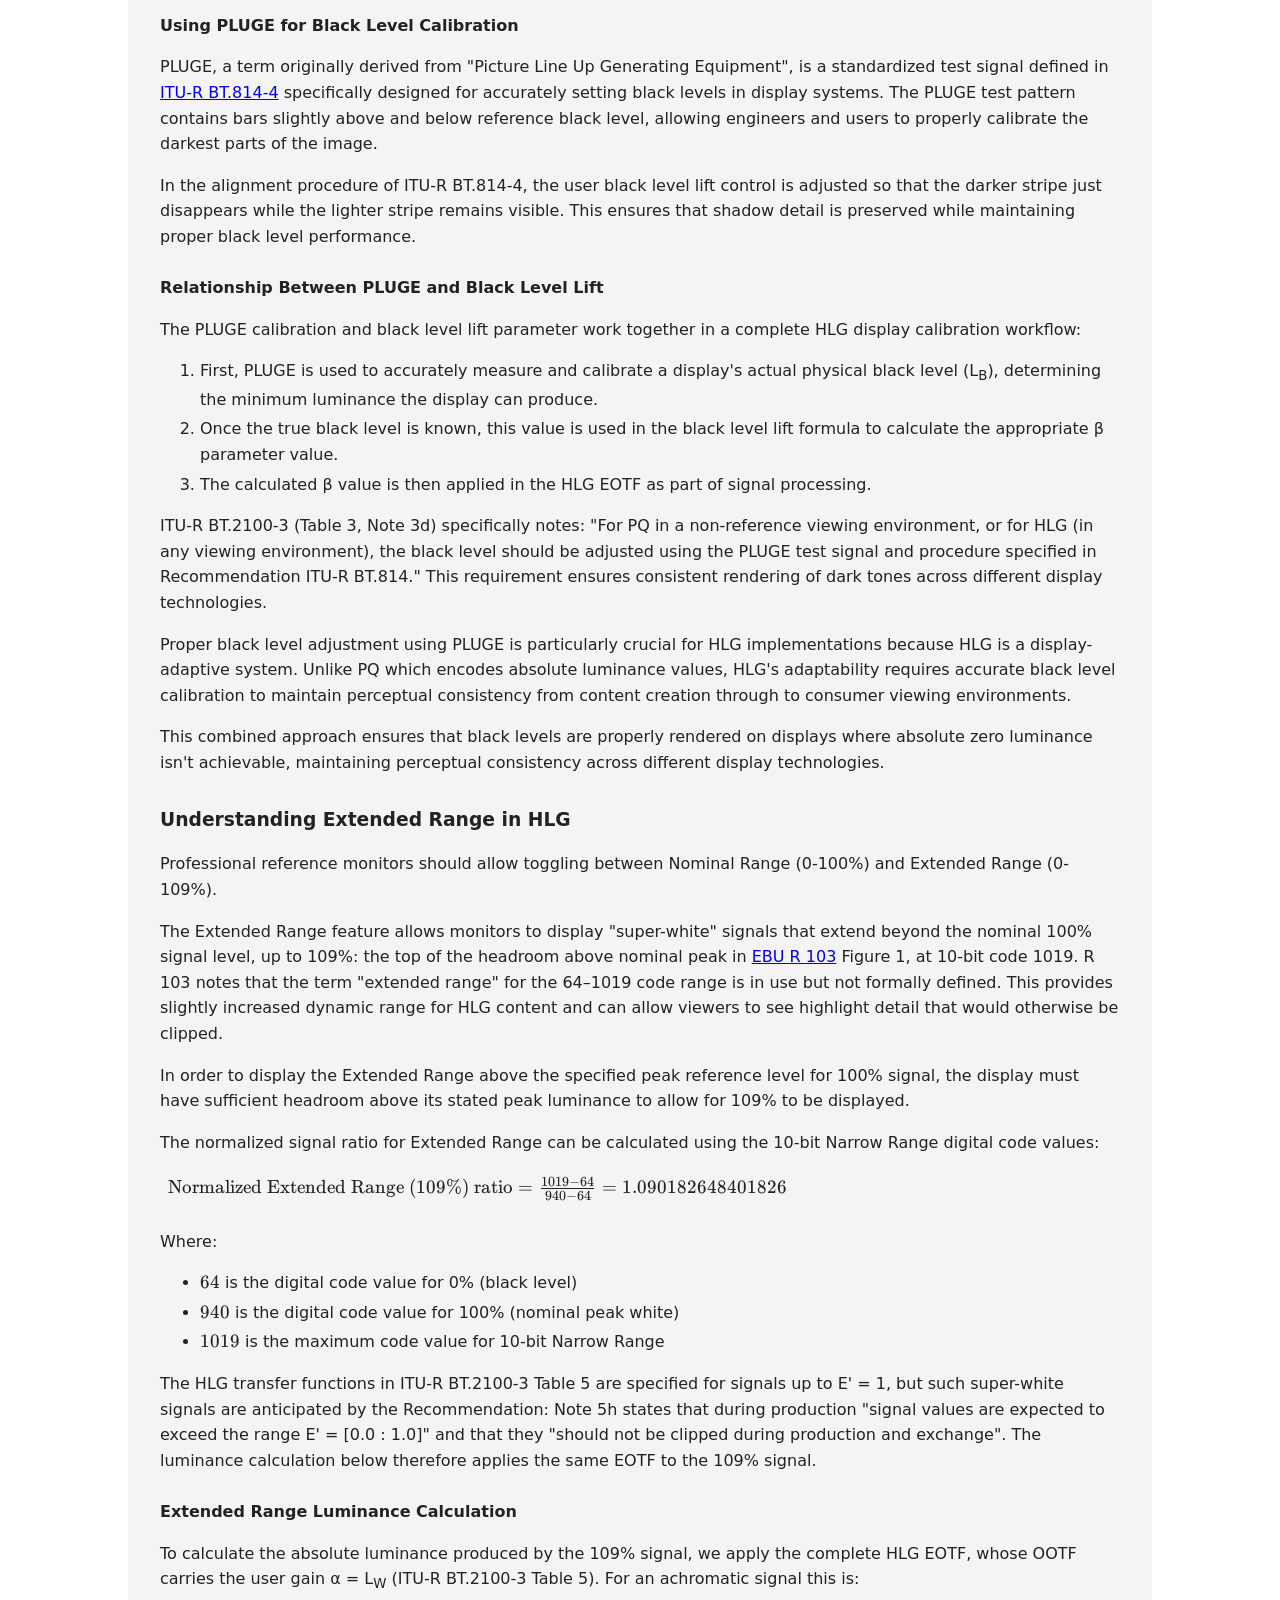
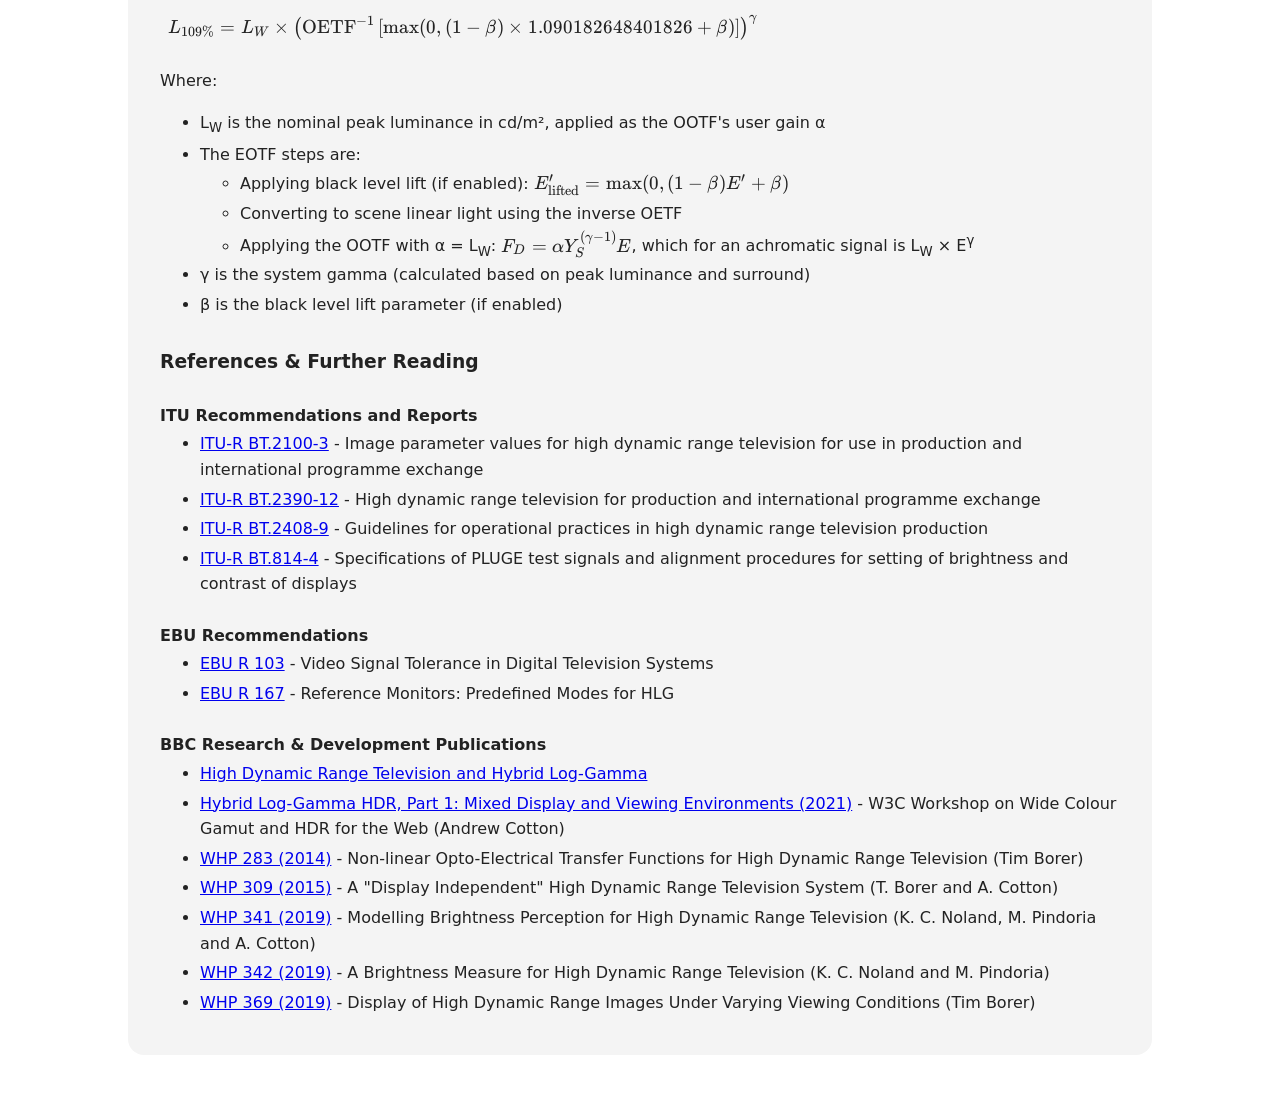
==== commit 5e3b3b0c: "Version 1.6.2 - Fix concatenation symbol for EOTF in HLG block diagram - Fix clamp to 0 in EOTF in b" ====
--- a/web/index.html
+++ b/web/index.html
@@ -20,8 +20,8 @@
     <meta name="viewport" content="width=device-width, initial-scale=1.0">
     <meta name="description" content="Interactive calculator for HLG display adaptation">
     <meta name="author" content="Thomas Berglund, with assistance from Claude, by Anthropic">
-    <meta name="version" content="1.6.1">
-    <meta name="last-modified" content="2026-09-03">
+    <meta name="version" content="1.6.2">
+    <meta name="last-modified" content="2026-09-28">
     <title>HLG Display Adaptation Calculator</title>
     <!-- KaTeX 0.16.9 (formulas) and D3 7.9.0 (graphs) -->
     <link rel="stylesheet" href="lib/katex/katex.min.css">
@@ -227,7 +227,7 @@
                     </span>
                     <span class="chain-link chain-link-signal"><span class="chain-signal"><var>E&prime;</var> = {<var>R&prime;</var>, <var>G&prime;</var>, <var>B&prime;</var>}<span class="chain-signal-kind">non-linear signal</span></span></span>
                     <span class="chain-box" data-half="display">
-                        <span class="chain-box-name">Display<span class="chain-box-note">EOTF = OETF<sup>&minus;1</sup> &compfn; OOTF &mdash; Annex 1</span></span>
+                        <span class="chain-box-name">Display<span class="chain-box-note">EOTF = OETF<sup>&minus;1</sup> &otimes; OOTF &mdash; Annex 1</span></span>
                         <span class="chain-row">
                             <span class="chain-node">Inverse OETF<span class="chain-cite">Table 5</span></span>
                             <span class="chain-link"></span>
